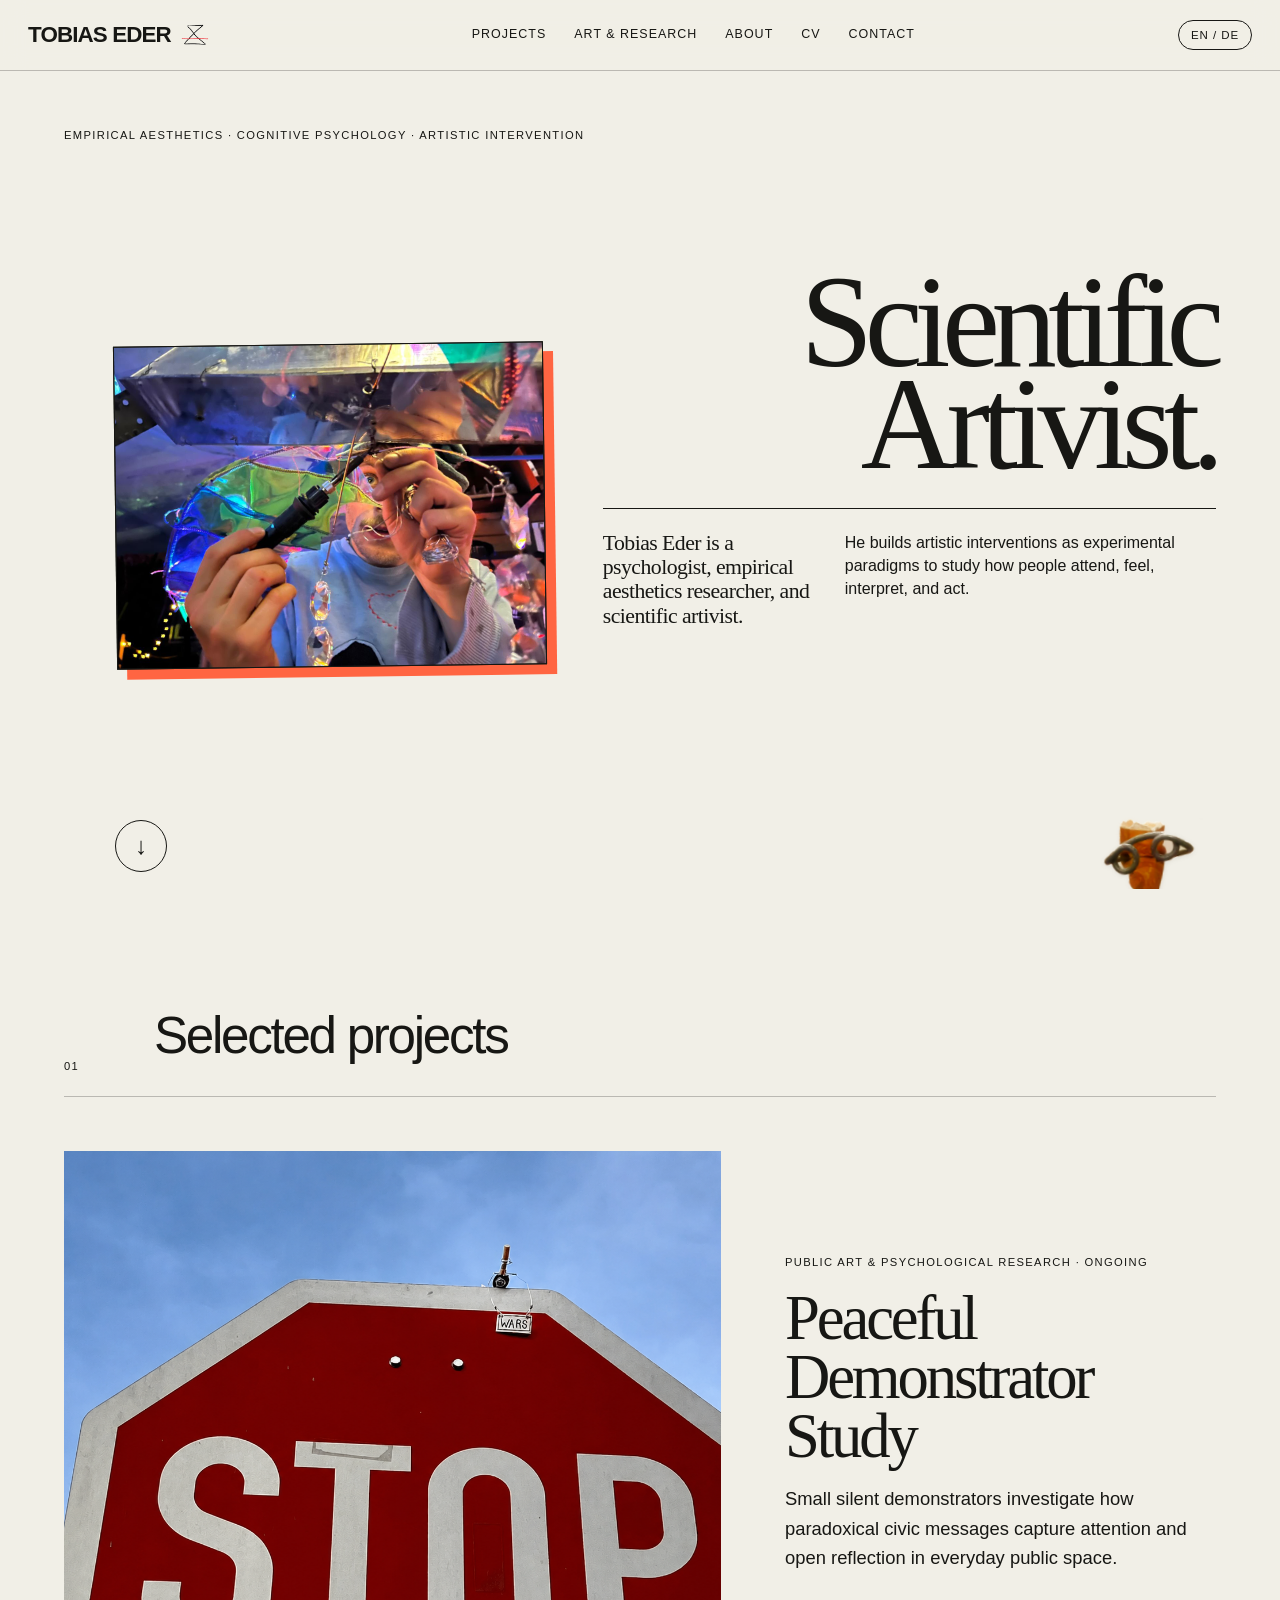
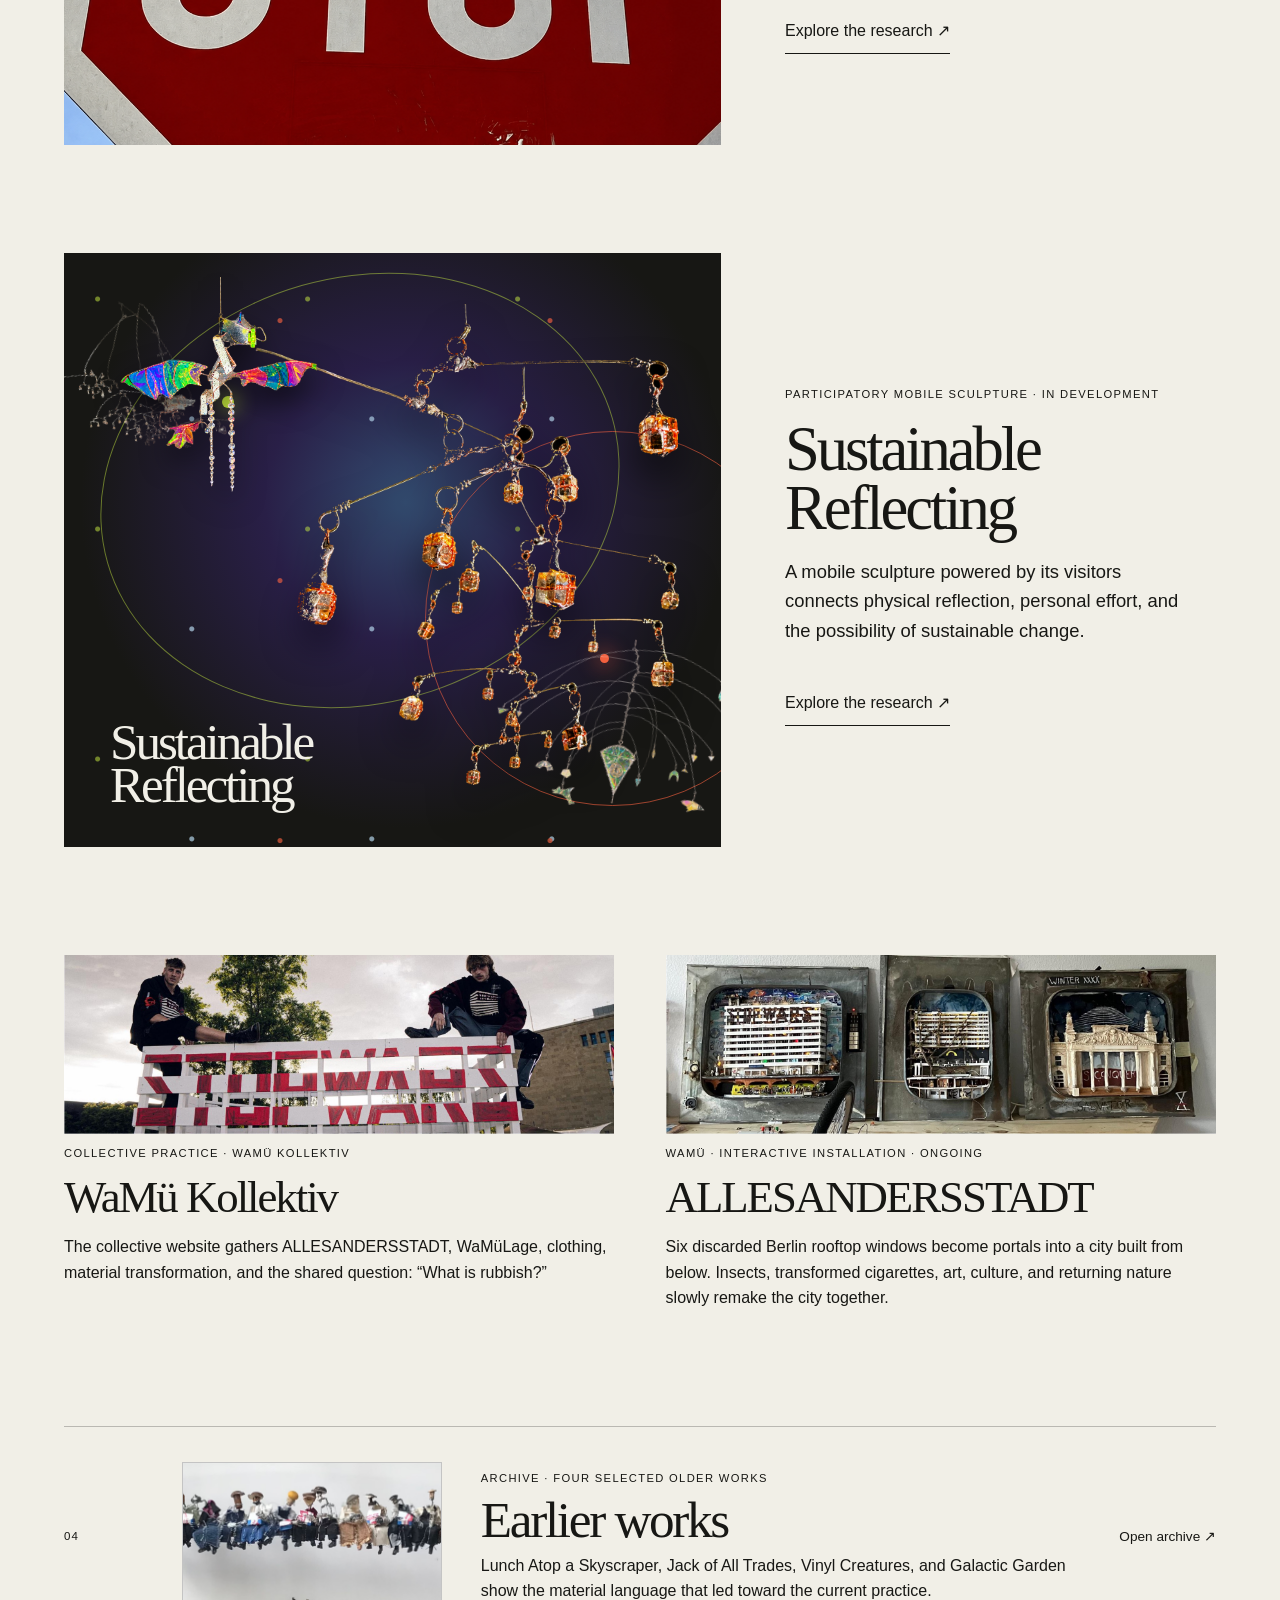
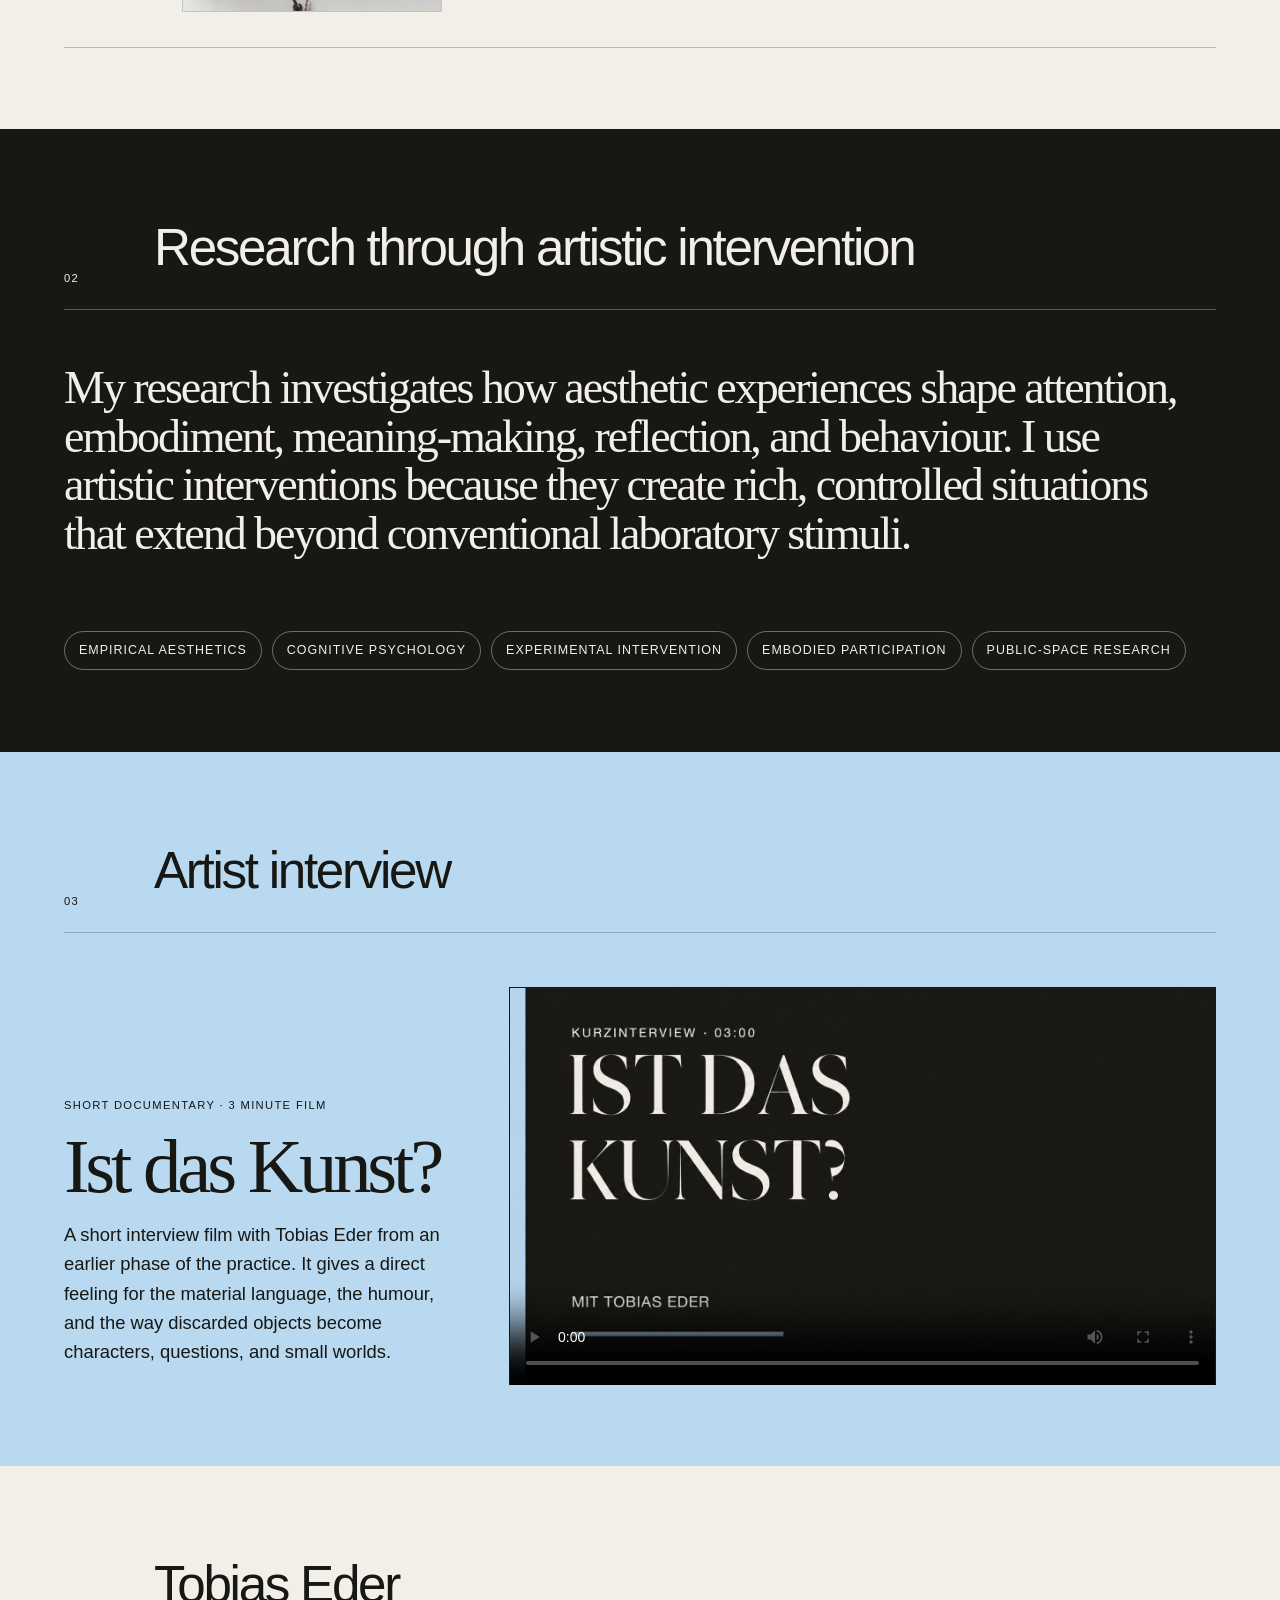
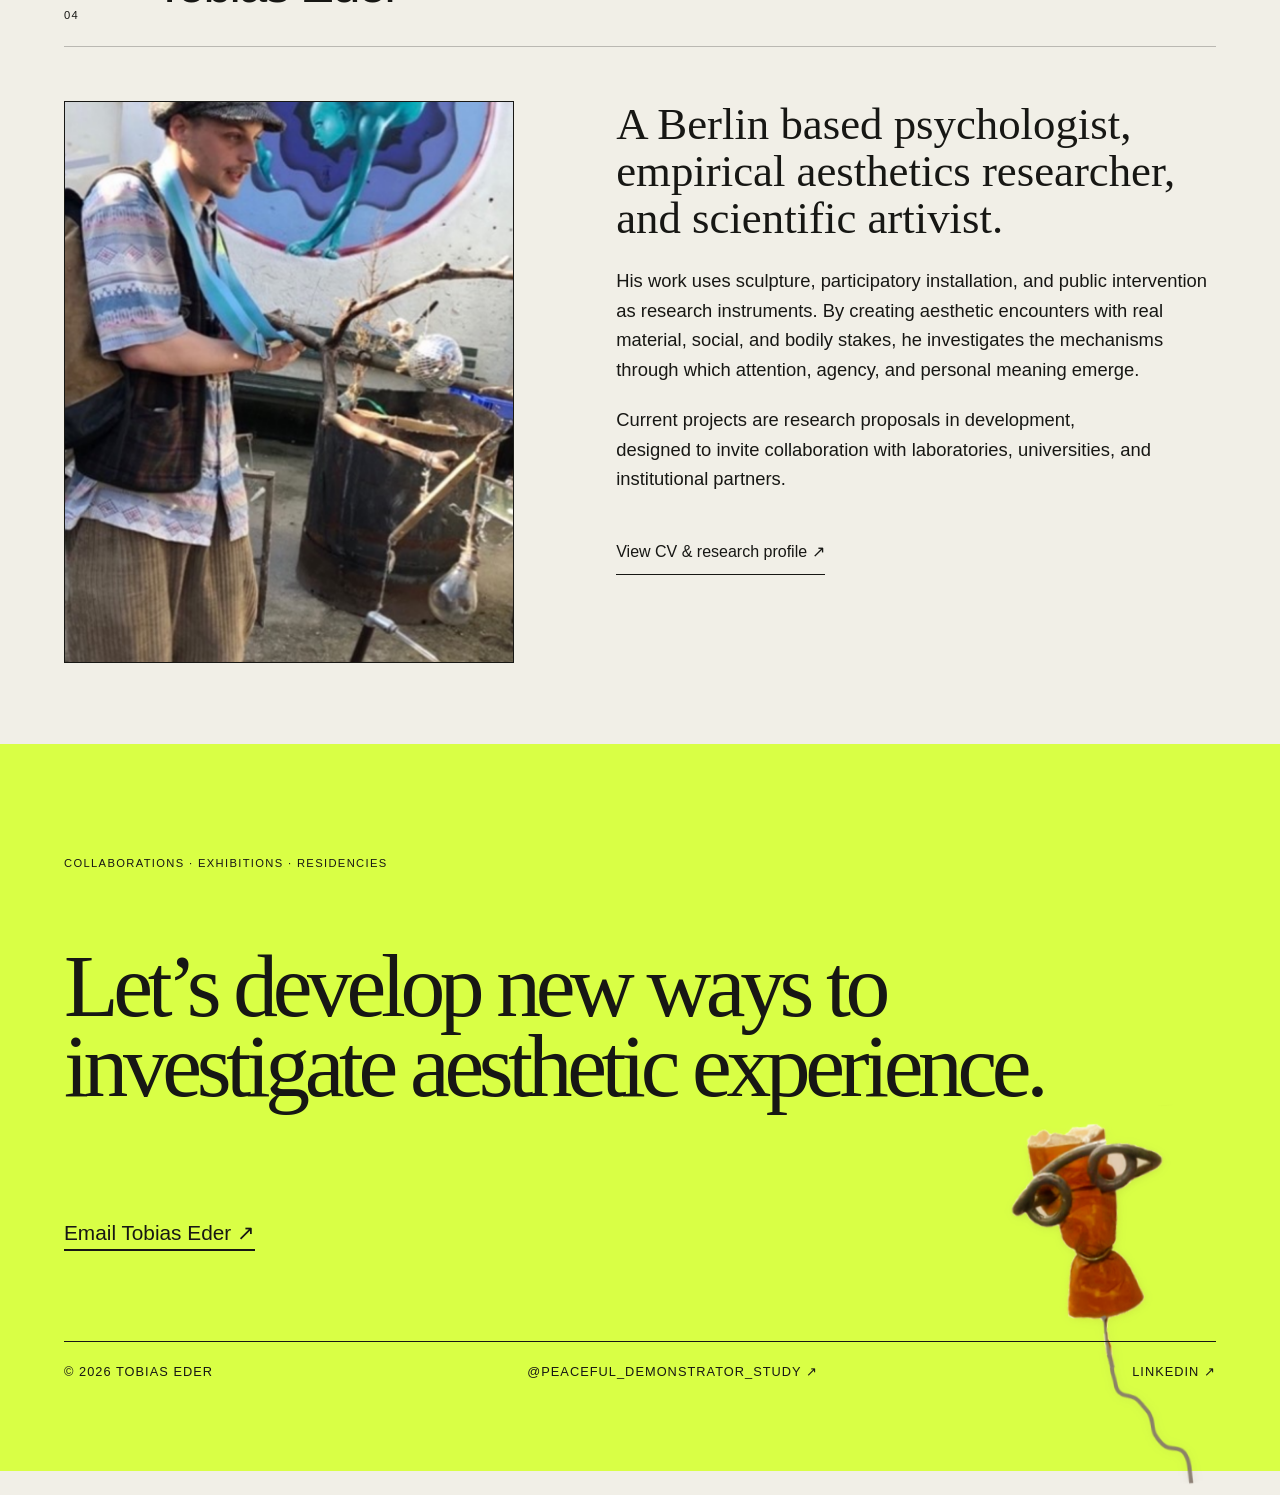
==== index.html @ cb90055e "Restore shared Sustainable Reflecting title installation" ====
<!doctype html>
<html lang="en">
<head>
  <meta charset="utf-8">
  <meta name="viewport" content="width=device-width, initial-scale=1">
  <meta name="description" content="Tobias Eder is a psychologist, empirical aesthetics researcher, and scientific artivist developing artistic interventions as experimental paradigms.">
  <title>Tobias Eder · Scientific Artivist</title>
  <link rel="icon" type="image/png" href="assets/brand/tobias-eder-logo.png">
  <link rel="stylesheet" href="styles.css?v=mobile-fix-20260822">
</head>
<body>
  <header class="site-header">
    <a class="wordmark" href="#top" aria-label="Tobias Eder, home">TOBIAS EDER <img class="signature-logo" src="assets/brand/tobias-eder-logo.png" alt="" aria-hidden="true"></a>
    <button class="menu-button" type="button" aria-expanded="false" aria-controls="main-menu">Menu</button>
    <nav id="main-menu" class="main-menu" aria-label="Main navigation">
      <a href="#projects">Projects</a>
      <a href="#practice">Art & Research</a>
      <a href="#about">About</a>
      <a href="cv.html">CV</a>
      <a href="#contact">Contact</a>
    </nav>
  </header>

  <main id="top">
    <section class="hero">
      <p class="eyebrow">Empirical aesthetics · Cognitive psychology · Artistic intervention</p>
      <div class="hero-opener">
        <figure class="hero-profile hero-home-portrait">
          <img src="assets/tobias-eder-home-portrait.jpg" alt="Tobias Eder building an artwork with found materials">
        </figure>
        <div class="hero-title-block">
          <h1>Scientific<br>Artivist.</h1>
          <div class="hero-copy">
            <p>Tobias Eder is a psychologist, empirical aesthetics researcher, and scientific artivist.</p>
            <p>He builds artistic interventions as experimental paradigms to study how people attend, feel, interpret, and act.</p>
          </div>
        </div>
      </div>
      <div class="hero-character-peek" aria-hidden="true"><img class="hero-cigarette-head" src="assets/footer-cigarette-head.png" alt=""></div>
      <a class="round-link" href="#projects" aria-label="Explore projects">↓</a>
    </section>

    <section id="projects" class="projects" aria-labelledby="projects-title">
      <div class="section-heading">
        <p class="index">01</p>
        <h2 id="projects-title">Selected projects</h2>
      </div>

      <article class="project project-featured">
        <a class="project-image" href="https://tobiaseder.science/peacefuldemonstratorstudy/">
          <img class="peaceful-teaser-image" src="assets/peaceful-study/stop-wars-home-teaser-lightened.png" alt="Peaceful Demonstrator carrying a Stop wars sign in public space">
        </a>
        <div class="project-copy">
          <p class="project-meta">Public art & psychological research · Ongoing</p>
          <h3><a href="https://tobiaseder.science/peacefuldemonstratorstudy/">Peaceful Demonstrator Study</a></h3>
          <p>Small silent demonstrators investigate how paradoxical civic messages capture attention and open reflection in everyday public space.</p>
          <a class="text-link" href="https://tobiaseder.science/peacefuldemonstratorstudy/">Explore the research <span>↗</span></a>
        </div>
      </article>

      <article class="project project-featured sustainable-featured">
        <a href="/sustainable-reflecting" class="project-image sustainable-title-image" aria-label="View Sustainable Reflecting">
          <span class="sustainable-orbit sustainable-orbit-one"></span><span class="sustainable-orbit sustainable-orbit-two"></span><span class="sustainable-star sustainable-star-one"></span><span class="sustainable-star sustainable-star-two"></span>
          <img class="sustainable-mobile-main" src="assets/sustainable-reflecting/title-mirror-detail.png" alt="Hanging mobile sculpture made of reclaimed materials">
          <img class="sustainable-dragon" src="assets/sustainable-reflecting/dragon-transparent.png" alt="Colourful dragon sculpture flying around the mobile universes">
          <img class="sustainable-fragment sustainable-fragment-cd" src="assets/sustainable-reflecting/title-cd-closeup.png" alt="">
          <img class="sustainable-fragment sustainable-fragment-mirror" src="assets/sustainable-reflecting/title-mirror-galaxy.png" alt="">
          <strong>Sustainable<br>Reflecting</strong>
        </a>
        <div class="project-copy">
          <p class="project-meta">Participatory mobile sculpture · In development</p>
          <h3><a href="/sustainable-reflecting">Sustainable Reflecting</a></h3>
          <p>A mobile sculpture powered by its visitors connects physical reflection, personal effort, and the possibility of sustainable change.</p>
          <a class="text-link" href="/sustainable-reflecting">Explore the research <span>↗</span></a>
        </div>
      </article>

      <div class="project-grid project-grid-collective">
        <article class="project-card">
          <a href="https://wamue.art/" class="card-image title-card-image" target="_blank" rel="noopener">
            <img src="assets/wamue-kollektiv-preview.jpg" alt="WaMü Kollektiv sitting above a handmade WaMü artwork">
          </a>
          <p class="project-meta">Collective practice · WaMü Kollektiv</p>
          <h3><a href="https://wamue.art/" target="_blank" rel="noopener">WaMü Kollektiv</a></h3>
          <p>The collective website gathers ALLESANDERSSTADT, WaMüLage, clothing, material transformation, and the shared question: “What is rubbish?”</p>
        </article>

        <article class="project-card">
          <a href="https://wamue.art/allesandersstadt.html" class="card-image title-card-image" target="_blank" rel="noopener">
            <img src="assets/allesandersstadt-three-windows.jpg" alt="Three ALLESANDERSSTADT rooftop window artworks shown together">
          </a>
          <p class="project-meta">WaMü · Interactive installation · Ongoing</p>
          <h3><a href="https://wamue.art/allesandersstadt.html" target="_blank" rel="noopener">ALLESANDERSSTADT</a></h3>
          <p>Six discarded Berlin rooftop windows become portals into a city built from below. Insects, transformed cigarettes, art, culture, and returning nature slowly remake the city together.</p>
        </article>
      </div>

      <a id="older-works" class="archive-entry archive-entry-with-image" href="older-works.html"><span>04</span><img src="assets/older-works/lunch-atop-a-skyscraper-figures-closeup.png" alt="Close up of miniature figures from Lunch Atop a Skyscraper"><div><p class="project-meta">Archive · Four selected older works</p><h3>Earlier works</h3><p>Lunch Atop a Skyscraper, Jack of All Trades, Vinyl Creatures, and Galactic Garden show the material language that led toward the current practice.</p></div><strong>Open archive ↗</strong></a>
    </section>

    <section id="practice" class="manifesto">
      <div class="section-heading inverse">
        <p class="index">02</p>
        <h2>Research through artistic intervention</h2>
      </div>
      <p class="manifesto-text">My research investigates how aesthetic experiences shape attention, embodiment, meaning-making, reflection, and behaviour. I use artistic interventions because they create rich, controlled situations that extend beyond conventional laboratory stimuli.</p>
      <div class="practice-tags" aria-label="Fields of practice">
        <span>Empirical aesthetics</span><span>Cognitive psychology</span><span>Experimental intervention</span><span>Embodied participation</span><span>Public-space research</span>
      </div>
    </section>

    <section id="artist-interview" class="media-feature" aria-labelledby="media-title">
      <div class="section-heading">
        <p class="index">03</p>
        <h2 id="media-title">Artist interview</h2>
      </div>
      <div class="media-grid">
        <div>
          <p class="project-meta">Short documentary · 3 minute film</p>
          <h3>Ist das Kunst?</h3>
          <p>A short interview film with Tobias Eder from an earlier phase of the practice. It gives a direct feeling for the material language, the humour, and the way discarded objects become characters, questions, and small worlds.</p>
        </div>
        <video class="artist-video" controls preload="metadata" poster="assets/video/ist-das-kunst-tobias-eder-poster.jpg">
          <source src="https://github.com/1MeisterEder/1MeisterEder.github.io/releases/download/media-v1/ist-das-kunst-tobias-eder.mp4" type="video/mp4">
          <track src="assets/video/ist-das-kunst-tobias-eder.en.vtt" kind="subtitles" srclang="en" label="English" default>
          Your browser does not support the video tag.
        </video>
      </div>
    </section>

    <section id="about" class="about">
      <div class="section-heading">
        <p class="index">04</p>
        <h2>Tobias Eder</h2>
      </div>
      <div class="about-grid">
        <figure class="profile-photo">
          <img src="assets/tobias-eder-profile.png" alt="Tobias Eder working with found materials">
        </figure>
        <div>
          <p class="lead">A Berlin based psychologist, empirical aesthetics researcher, and scientific artivist.</p>
          <p>His work uses sculpture, participatory installation, and public intervention as research instruments. By creating aesthetic encounters with real material, social, and bodily stakes, he investigates the mechanisms through which attention, agency, and personal meaning emerge.</p>
          <p>Current projects are research proposals in development, designed to invite collaboration with laboratories, universities, and institutional partners.</p>
          <a class="text-link" href="cv.html">View CV & research profile <span>↗</span></a>
        </div>
      </div>
    </section>
  </main>

  <footer id="contact" class="footer">
    <img class="footer-character" src="assets/footer-cigarette-head.png" alt="" aria-hidden="true">
    <p class="eyebrow">Collaborations · Exhibitions · Residencies</p>
    <h2>Let’s develop new ways to investigate aesthetic experience.</h2>
    <a class="contact-link" href="mailto:hello@tobiaseder.science">Email Tobias Eder ↗</a>
    <div class="footer-bottom"><span>© <span id="year"></span> Tobias Eder</span><a href="https://www.instagram.com/peaceful_demonstrator_study/" target="_blank" rel="noopener">@peaceful_demonstrator_study ↗</a><a href="https://www.linkedin.com/in/tobias-eder-research-art" target="_blank" rel="noopener">LinkedIn ↗</a></div>
  </footer>

  <script src="script.js"></script>
  <script src="tobias-i18n.js"></script>
  <script src="site-motion.js"></script>
</body>
</html>
---- styles.css ----
:root{--ink:#171714;--paper:#f1efe7;--acid:#d9ff45;--orange:#ff6542;--blue:#b8d9ef;--line:rgba(23,23,20,.25);--serif:Georgia,"Times New Roman",serif;--sans:Arial,Helvetica,sans-serif}
*{box-sizing:border-box}html{scroll-behavior:smooth}body{margin:0;background:var(--paper);color:var(--ink);font-family:var(--sans);font-size:16px;line-height:1.5}a{color:inherit;text-decoration:none}img{display:block;width:100%;height:100%;object-fit:cover}.site-header{position:sticky;top:0;z-index:20;display:flex;align-items:center;justify-content:space-between;padding:18px 28px;border-bottom:1px solid var(--line);background:rgba(241,239,231,.92);backdrop-filter:blur(12px)}.wordmark{font-weight:900;letter-spacing:-.04em;font-size:1.4rem}.main-menu{display:flex;gap:28px}.main-menu a,.menu-button{font-size:.78rem;text-transform:uppercase;letter-spacing:.08em}.main-menu a:hover{text-decoration:underline}.menu-button{display:none;border:0;background:none}.hero{min-height:88vh;padding:8vh 5vw 5vh;display:flex;flex-direction:column;justify-content:space-between}.eyebrow,.project-meta,.index{text-transform:uppercase;letter-spacing:.12em;font-size:.7rem}.hero h1{max-width:1200px;margin:6vh 0 4vh;font-family:var(--serif);font-weight:400;font-size:clamp(3.4rem,8.6vw,9.5rem);line-height:.88;letter-spacing:-.065em}.hero-copy{align-self:flex-end;max-width:510px;font-size:clamp(1.15rem,2vw,1.7rem)}.round-link{display:grid;place-items:center;width:52px;height:52px;border:1px solid var(--ink);border-radius:50%;font-size:1.5rem}.projects,.about{padding:9vh 5vw}.section-heading{display:grid;grid-template-columns:90px 1fr;align-items:end;padding-bottom:22px;border-bottom:1px solid var(--line);margin-bottom:6vh}.section-heading h2{margin:0;font-size:clamp(2rem,4vw,4rem);font-weight:500;letter-spacing:-.045em}.index{margin:0}.project-featured{display:grid;grid-template-columns:minmax(0,1.55fr) minmax(300px,.7fr);gap:4vw;align-items:end;margin-bottom:12vh}.project-image{height:min(73vh,820px);overflow:hidden}.project-image img,.card-image img{transition:transform .7s ease}.project-image:hover img,.card-image:hover img{transform:scale(1.025)}.project-copy h3,.project-card h3{font-family:var(--serif);font-weight:400;letter-spacing:-.045em}.project-copy h3{font-size:clamp(3rem,6vw,7rem);line-height:.9;margin:18px 0}.project-copy>p:not(.project-meta){max-width:520px;font-size:1.15rem}.text-link{display:inline-block;border-bottom:1px solid;padding:10px 0;margin-top:18px}.project-grid{display:grid;grid-template-columns:1fr 1fr;gap:4vw}.project-card h3{font-size:clamp(2.1rem,3.5vw,4.2rem);line-height:.95;margin:14px 0}.project-card>p:last-child{max-width:560px}.card-image,.material-field{display:block;height:62vh;max-height:720px;overflow:hidden}.material-field{position:relative;background:#171714;color:var(--paper);isolation:isolate}.material-field strong{position:absolute;left:7%;bottom:7%;font-family:var(--serif);font-weight:400;font-size:clamp(1.8rem,3.5vw,4rem);line-height:.95;max-width:70%;z-index:2}.reflection{position:absolute;border-radius:50%;filter:blur(2px);mix-blend-mode:screen}.reflection-one{width:64%;aspect-ratio:1;left:-12%;top:-8%;background:radial-gradient(circle at 40% 38%,white,rgba(184,217,239,.85) 18%,transparent 60%)}.reflection-two{width:55%;aspect-ratio:1;right:-7%;top:14%;background:radial-gradient(circle at 58% 45%,var(--acid),rgba(255,101,66,.7) 28%,transparent 62%)}.reflection-three{width:45%;aspect-ratio:1;left:25%;bottom:-20%;background:radial-gradient(circle,white,rgba(255,255,255,.1) 45%,transparent 68%)}.manifesto{background:var(--ink);color:var(--paper);padding:9vh 5vw}.inverse{border-color:rgba(241,239,231,.3)}.manifesto-text{max-width:1250px;font-family:var(--serif);font-size:clamp(2.5rem,5.6vw,7rem);line-height:1.02;letter-spacing:-.05em}.practice-tags{display:flex;flex-wrap:wrap;gap:10px;margin-top:8vh}.practice-tags span{border:1px solid rgba(241,239,231,.4);border-radius:999px;padding:9px 14px;font-size:.78rem;text-transform:uppercase;letter-spacing:.08em}.about-grid{display:grid;grid-template-columns:1fr 1fr;gap:8vw}.about-grid p{font-size:1.15rem}.about-grid .lead{font-family:var(--serif);font-size:clamp(2rem,3.5vw,4rem);line-height:1.05;margin:0}.footer{padding:11vh 5vw 4vh;background:var(--acid)}.footer h2{font-family:var(--serif);font-weight:400;font-size:clamp(3rem,7vw,8rem);line-height:.9;letter-spacing:-.06em;max-width:1200px}.contact-link{display:inline-block;font-size:1.3rem;border-bottom:2px solid;margin:4vh 0 10vh}.footer-bottom{border-top:1px solid var(--ink);padding-top:20px;display:flex;justify-content:space-between;font-size:.8rem;text-transform:uppercase;letter-spacing:.08em}
.lang-toggle{border:1px solid var(--ink);border-radius:999px;background:transparent;color:inherit;padding:8px 12px;cursor:pointer;font-size:.72rem;text-transform:uppercase;letter-spacing:.08em}
@media(max-width:760px){.site-header{padding:15px 18px}.menu-button{display:block}.main-menu{display:none;position:absolute;top:100%;left:0;right:0;flex-direction:column;padding:24px 18px;background:var(--paper);border-bottom:1px solid var(--ink)}.main-menu.open{display:flex}.hero{padding:7vh 18px 4vh;min-height:82vh}.hero h1{font-size:clamp(3.3rem,17vw,6.2rem)}.projects,.about,.manifesto,.footer{padding-left:18px;padding-right:18px}.section-heading{grid-template-columns:46px 1fr}.project-featured,.project-grid,.about-grid{grid-template-columns:1fr}.project-featured{gap:28px}.project-image,.card-image,.material-field{height:58vh}.project-grid{gap:12vh}.manifesto-text{font-size:2.6rem}.footer h2{font-size:3.6rem}}
@media(prefers-reduced-motion:reduce){html{scroll-behavior:auto}*{transition:none!important}}
.archive-entry{margin-top:11vh;border-top:1px solid var(--line);border-bottom:1px solid var(--line);padding:35px 0;display:grid;grid-template-columns:80px 1fr auto;gap:3vw;align-items:center}.archive-entry h3{font:400 clamp(2.2rem,4vw,4.8rem)/.95 var(--serif);letter-spacing:-.045em;margin:8px 0}.archive-entry p{margin:0;max-width:650px}.archive-entry>span{font-size:.72rem;letter-spacing:.1em}.archive-entry>strong{font-size:.85rem;font-weight:400}.archive-entry:hover h3{text-decoration:underline}
@media(max-width:760px){.archive-entry{grid-template-columns:35px 1fr}.archive-entry>strong{grid-column:2;margin-top:20px}}
.archive-entry-with-image{grid-template-columns:80px minmax(180px,260px) 1fr auto}.archive-entry-with-image>img{height:150px;object-fit:cover;border:1px solid var(--line);background:white}.work-image-stack{display:grid;gap:14px}.work-image-stack img{width:100%;height:auto;object-fit:contain;background:white;border:1px solid var(--line)}.work-documentation{margin:0}.work-documentation img{width:100%;height:auto;object-fit:contain;background:white;border:1px solid var(--line)}.reference-study{display:grid;grid-template-columns:1fr;gap:4vh;border-top:1px solid var(--line);padding-top:6vh}.reference-study-copy{max-width:980px}.reference-study-copy h3{font:400 clamp(2rem,3.6vw,4.8rem)/.96 var(--serif);letter-spacing:-.045em;margin:2vh 0 3vh}.reference-study-copy p:not(.project-meta):not(.source-note){font-size:1.05rem;max-width:760px}.reference-pair{display:grid;grid-template-columns:1fr 1fr;gap:22px;align-items:start;width:100%}.reference-pair figure{margin:0}.reference-pair img{width:100%;height:auto;object-fit:contain;background:white;border:1px solid var(--line)}.reference-pair figcaption,.work-documentation figcaption,.source-note{text-transform:uppercase;letter-spacing:.09em;font-size:.66rem;line-height:1.35}.reference-pair figcaption,.work-documentation figcaption{margin-top:9px}.source-note{margin-top:24px;opacity:.72}
@media(max-width:760px){.reference-pair{grid-template-columns:1fr}}
@media(max-width:760px){.archive-entry-with-image{grid-template-columns:35px 1fr}.archive-entry-with-image>img{grid-column:2;height:auto;aspect-ratio:16/6;margin-bottom:10px}.work-image-stack{gap:10px}}
.title-card-image{height:auto;aspect-ratio:1710/554;background:#171714;overflow:hidden}.title-card-image img{height:100%;object-fit:contain;object-position:center}.title-wide img{height:auto;object-fit:contain;background:#171714}
.works-hero{min-height:72vh;padding:8vh 5vw;background:var(--blue);display:flex;flex-direction:column;justify-content:space-between}.works-hero h1{font:400 clamp(4rem,10vw,11rem)/.86 var(--serif);letter-spacing:-.07em;margin:6vh 0}.works-hero>p:last-child{max-width:760px;margin:0 0 0 auto;font-size:clamp(1.15rem,2vw,1.6rem)}.works-grid{padding:8vh 5vw;display:grid;gap:12vh}.work-card{display:grid;grid-template-columns:minmax(280px,.9fr) minmax(320px,.75fr);gap:5vw;align-items:center;border-top:1px solid var(--line);padding-top:8vh}.work-card:nth-child(even){grid-template-columns:minmax(320px,.75fr) minmax(280px,.9fr)}.work-card:nth-child(even) img{grid-column:2}.work-card:nth-child(even) div{grid-column:1;grid-row:1}.work-card img{height:auto;object-fit:contain;background:white;border:1px solid var(--line)}.work-card h2{font:400 clamp(2.7rem,5vw,6rem)/.9 var(--serif);letter-spacing:-.055em;margin:2vh 0}.work-card p:not(.project-meta){font-size:1.15rem;max-width:680px}.compact-footer{padding-top:8vh}
@media(max-width:760px){.works-hero,.works-grid{padding-left:18px;padding-right:18px}.works-hero h1{font-size:17vw}.work-card,.work-card:nth-child(even){grid-template-columns:1fr}.work-card:nth-child(even) img,.work-card:nth-child(even) div{grid-column:auto;grid-row:auto}}
.cv-hero{padding:9vh 5vw 7vh;background:var(--acid);border-bottom:1px solid var(--ink)}.cv-hero h1{font:400 clamp(4.5rem,11vw,13rem)/.82 var(--serif);letter-spacing:-.075em;margin:7vh 0 4vh}.cv-intro{max-width:850px;font:400 clamp(1.55rem,3vw,3rem)/1.08 var(--serif);letter-spacing:-.035em;margin:0}.cv-contact{display:flex;flex-wrap:wrap;gap:10px;margin-top:6vh}.cv-contact a,.cv-contact span{border:1px solid var(--ink);border-radius:999px;padding:9px 14px;font-size:.78rem;text-transform:uppercase;letter-spacing:.08em}.cv-actions{display:flex;gap:22px;flex-wrap:wrap;margin-top:2vh}.cv-section{padding:8vh 5vw;border-bottom:1px solid var(--line)}.cv-section>p{max-width:920px;font-size:1.15rem}.cv-lead{font:400 clamp(1.8rem,3.3vw,4rem)/1.07 var(--serif);letter-spacing:-.045em}.cv-list{display:grid;grid-template-columns:1fr 1fr;gap:28px 5vw}.cv-entry{border-top:1px solid var(--line);padding-top:24px}.cv-entry h3{font:400 clamp(2rem,3.2vw,4rem)/.95 var(--serif);letter-spacing:-.045em;margin:10px 0 16px}.cv-entry p:not(.project-meta){max-width:680px}.cv-timeline{display:grid;gap:14px;max-width:1000px}.cv-timeline p{display:grid;grid-template-columns:160px 1fr;gap:28px;margin:0;padding:16px 0;border-bottom:1px solid var(--line);font-size:1.05rem}.cv-timeline span{font-size:.76rem;text-transform:uppercase;letter-spacing:.1em}.cv-note{margin-top:6vh;font-size:.95rem!important;opacity:.78}.cv-final{background:var(--blue)}
@media(max-width:760px){.cv-hero,.cv-section{padding-left:18px;padding-right:18px}.cv-hero h1{font-size:18vw}.cv-list{grid-template-columns:1fr}.cv-timeline p{grid-template-columns:1fr;gap:4px}.cv-contact a,.cv-contact span{font-size:.68rem}}
.about-grid{grid-template-columns:minmax(260px,.75fr) 1fr;align-items:start}.about-grid .lead{margin:0 0 24px}.profile-photo{margin:0;aspect-ratio:4/5;overflow:hidden;border:1px solid var(--ink);background:var(--ink)}.profile-photo img{object-fit:cover}.cv-hero-grid{display:grid;grid-template-columns:1fr minmax(260px,390px);gap:5vw;align-items:end}.cv-profile-photo{margin:0;aspect-ratio:4/5;overflow:hidden;border:1px solid var(--ink);background:var(--ink)}.cv-profile-photo img{object-fit:cover}.cv-teaser-grid{display:grid;grid-template-columns:repeat(3,1fr);gap:22px;margin-top:7vh}.cv-teaser{display:grid;grid-template-rows:260px auto;border:1px solid var(--ink);background:var(--paper);overflow:hidden}.cv-teaser img{object-fit:cover}.cv-teaser>span:last-child{padding:16px;font-size:.78rem;text-transform:uppercase;letter-spacing:.1em}.cv-teaser-field{display:flex;align-items:flex-end;padding:22px;background:var(--ink);color:var(--paper);font:400 2.4rem/.92 var(--serif);letter-spacing:-.05em}
@media(max-width:760px){.about-grid,.cv-hero-grid,.cv-teaser-grid{grid-template-columns:1fr}.cv-teaser{grid-template-rows:230px auto}}
.media-feature{padding:9vh 5vw;background:var(--blue);border-top:1px solid var(--ink)}.media-grid{display:grid;grid-template-columns:minmax(280px,.7fr) minmax(320px,1.3fr);gap:5vw;align-items:end}.media-grid h3{font:400 clamp(3rem,6vw,7rem)/.9 var(--serif);letter-spacing:-.055em;margin:2vh 0}.media-grid p:not(.project-meta){font-size:1.15rem;max-width:620px}.artist-video{width:100%;height:auto;display:block;background:var(--ink);border:1px solid var(--ink)}
@media(max-width:760px){.media-feature{padding-left:18px;padding-right:18px}.media-grid{grid-template-columns:1fr;gap:36px}.media-grid h3{font-size:3.5rem}}
.hero-opener{display:grid;grid-template-columns:minmax(220px,360px) minmax(0,1fr);gap:6vw;align-items:end;margin-top:5vh}.hero-title-block{display:flex;flex-direction:column;align-items:flex-end}.hero-title-block h1{margin:0;text-align:right}.hero-profile{margin:0;width:100%;aspect-ratio:4/5;overflow:hidden;border:1px solid var(--ink);background:var(--ink);transform:rotate(-1.1deg)}.hero-profile img{object-fit:cover}.hero .hero-copy{align-self:auto;max-width:560px;margin:3vh 0 0;text-align:left;font-size:clamp(1.1rem,1.75vw,1.55rem)}
@media(max-width:760px){.hero-opener{grid-template-columns:1fr;gap:28px;margin-top:4vh}.hero-title-block{align-items:flex-start}.hero-title-block h1{text-align:left}.hero-profile{width:min(76vw,320px);order:2;margin-left:auto}.hero-title-block{order:1}.hero .hero-copy{max-width:none}}
.peaceful-teaser-image{object-position:42% center}
.project-featured{grid-template-columns:minmax(0,1.25fr) minmax(360px,.82fr);gap:5vw;align-items:center;max-width:1820px;margin-left:auto;margin-right:auto}.project-featured .project-copy{max-width:610px;padding-right:2vw}.project-featured .project-copy h3{font-size:clamp(3rem,4.9vw,5.9rem);line-height:.94;letter-spacing:-.05em;max-width:600px}.project-featured .project-image{height:min(66vh,760px)}.projects{overflow:hidden}
@media(min-width:1500px){.project-featured{grid-template-columns:minmax(0,1.1fr) minmax(420px,.72fr);gap:5.5vw}.project-featured .project-copy h3{font-size:clamp(3rem,4.15vw,5.35rem)}.project-featured .project-copy{padding-right:4vw}}
@media(max-width:980px){.project-featured{grid-template-columns:1fr;gap:34px}.project-featured .project-copy{padding-right:0}.project-featured .project-copy h3{font-size:clamp(3rem,10vw,6rem)}}
.footer{position:relative;overflow:visible;padding-bottom:90px}.footer>*:not(.footer-character){position:relative;z-index:1}.footer-character{position:absolute;right:7vw;bottom:-18px;z-index:0;width:clamp(110px,14vw,200px);height:auto;object-fit:contain;opacity:1;filter:saturate(1.22) contrast(1.08);transform:rotate(-4deg);pointer-events:none}.footer-bottom{position:relative;z-index:2}
.sustainable-title-image{position:relative;display:block;isolation:isolate;background:radial-gradient(circle at 52% 42%,#334c70 0,#291f47 29%,#171714 67%);overflow:hidden}.sustainable-title-image:before{position:absolute;z-index:0;inset:0;content:"";background:radial-gradient(circle at 16% 20%,rgba(217,255,69,.63) 0 2px,transparent 3px),radial-gradient(circle at 80% 26%,rgba(255,101,66,.82) 0 2px,transparent 3px),radial-gradient(circle at 71% 79%,rgba(184,217,239,.9) 0 2px,transparent 3px);background-size:210px 230px,270px 260px,180px 210px;opacity:.75}.sustainable-title-image img{position:absolute;z-index:2;inset:6% 18% 3%;width:64%;height:91%;object-fit:contain;filter:drop-shadow(0 20px 19px rgba(0,0,0,.55));transition:transform .7s ease}.sustainable-title-image:hover img{transform:translateY(-1.5%) scale(1.035)}.sustainable-title-image strong{position:absolute;z-index:3;left:7%;bottom:7%;margin:0;color:var(--paper);font-family:var(--serif);font-size:clamp(2rem,4vw,4.8rem);font-weight:400;line-height:.84;letter-spacing:-.06em}.sustainable-title-kind{position:absolute;z-index:3;left:7%;top:7%;color:var(--acid);font-size:.68rem;text-transform:uppercase;letter-spacing:.14em}.sustainable-orbit{position:absolute;z-index:1;border:1px solid rgba(217,255,69,.42);border-radius:50%;pointer-events:none}.sustainable-orbit-one{width:80%;aspect-ratio:1.23;left:5%;top:4%;transform:rotate(-16deg)}.sustainable-orbit-two{width:57%;aspect-ratio:1;right:-12%;bottom:7%;border-color:rgba(255,101,66,.58)}.sustainable-star{position:absolute;z-index:1;display:block;width:12px;aspect-ratio:1;border-radius:50%;background:var(--acid);box-shadow:0 0 19px 5px rgba(217,255,69,.4)}.sustainable-star-one{top:24%;left:24%}.sustainable-star-two{right:17%;bottom:31%;width:9px;background:var(--orange);box-shadow:0 0 19px 5px rgba(255,101,66,.4)}
.sustainable-title-image{position:relative;display:block;isolation:isolate;background:radial-gradient(circle at 52% 42%,#334c70 0,#291f47 29%,#171714 67%);overflow:hidden}.sustainable-title-image:before{position:absolute;z-index:0;inset:0;content:"";background:radial-gradient(circle at 16% 20%,rgba(217,255,69,.63) 0 2px,transparent 3px),radial-gradient(circle at 80% 26%,rgba(255,101,66,.82) 0 2px,transparent 3px),radial-gradient(circle at 71% 79%,rgba(184,217,239,.9) 0 2px,transparent 3px);background-size:210px 230px,270px 260px,180px 210px;opacity:.75}.sustainable-title-image img{position:absolute;z-index:2;inset:6% 18% 3%;width:64%;height:91%;object-fit:contain;filter:drop-shadow(0 20px 19px rgba(0,0,0,.55));transition:transform .7s ease}.sustainable-title-image:hover img{transform:translateY(-1.5%) scale(1.035)}.sustainable-title-image strong{position:absolute;z-index:5;left:7%;bottom:7%;margin:0;color:var(--paper);font-family:var(--serif);font-size:clamp(2rem,4vw,4.8rem);font-weight:400;line-height:.84;letter-spacing:-.06em}.sustainable-title-image .sustainable-dragon{z-index:4;inset:6% 18% 3%;width:64%;height:91%;object-fit:contain}.sustainable-title-image .sustainable-fragment{z-index:2;inset:auto;width:auto;height:auto;object-fit:contain;opacity:.85;mix-blend-mode:screen;filter:drop-shadow(0 10px 14px rgba(0,0,0,.48));transition:transform .7s ease}.sustainable-title-image .sustainable-fragment-cd{top:8%;right:-4%;width:48%;height:31%;transform:rotate(9deg)}.sustainable-title-image .sustainable-fragment-mirror{bottom:5%;left:-8%;width:46%;height:34%;transform:rotate(-12deg)}.sustainable-title-image .sustainable-fragment-random{top:31%;left:-10%;width:38%;height:25%;transform:rotate(12deg)}.sustainable-title-image:hover .sustainable-fragment-cd{transform:translate(3%,-3%) rotate(12deg)}.sustainable-title-image:hover .sustainable-fragment-mirror{transform:translate(-2%,2%) rotate(-15deg)}.sustainable-title-image:hover .sustainable-fragment-random{transform:translate(-2%,1%) rotate(9deg)}.sustainable-orbit{position:absolute;z-index:1;border:1px solid rgba(217,255,69,.42);border-radius:50%;pointer-events:none}.sustainable-orbit-one{width:80%;aspect-ratio:1.23;left:5%;top:4%;transform:rotate(-16deg)}.sustainable-orbit-two{width:57%;aspect-ratio:1;right:-12%;bottom:7%;border-color:rgba(255,101,66,.58)}.sustainable-star{position:absolute;z-index:1;display:block;width:12px;aspect-ratio:1;border-radius:50%;background:var(--acid);box-shadow:0 0 19px 5px rgba(217,255,69,.4)}.sustainable-star-one{top:24%;left:24%}.sustainable-star-two{right:17%;bottom:31%;width:9px;background:var(--orange);box-shadow:0 0 19px 5px rgba(255,101,66,.4)}
.sustainable-title-image .sustainable-mobile-main{z-index:2;inset:auto;top:2%;right:2%;width:70%;height:95%;object-fit:contain;opacity:1;mix-blend-mode:normal;filter:drop-shadow(0 20px 19px rgba(0,0,0,.65))}.sustainable-title-image .sustainable-dragon{z-index:4;inset:auto;top:4%;left:3%;width:41%;height:42%;filter:drop-shadow(0 13px 14px rgba(0,0,0,.65))}.sustainable-title-image .sustainable-fragment-cd{z-index:3;top:auto;right:-11%;bottom:4%;width:50%;height:31%;opacity:.92;transform:rotate(10deg)}.sustainable-title-image .sustainable-fragment-mirror{z-index:3;top:7%;bottom:auto;left:-13%;width:47%;height:31%;opacity:.84;transform:rotate(-14deg)}.sustainable-title-image:hover .sustainable-mobile-main{transform:translateY(-1.5%) scale(1.025)}.sustainable-title-image:hover .sustainable-dragon{transform:translate(4%,-4%) rotate(3deg) scale(1.04)}
@media(max-width:760px){.footer{padding-bottom:84px}.footer-character{right:18px;bottom:-16px;width:135px;opacity:1}.footer h2,.contact-link{max-width:calc(100% - 70px)}}
.work-image-link{display:block;overflow:hidden;background:white;border:1px solid var(--line)}.work-image-link img{border:0}.work-image-link:hover img{transform:scale(1.018)}.work-video-link{display:flex;flex-direction:column;align-items:flex-start;width:min(100%,430px);margin-top:28px;padding:16px 18px 17px;border:1px solid var(--ink);background:var(--blue);transition:background .2s,transform .2s}.work-video-link span{font-size:.64rem;text-transform:uppercase;letter-spacing:.12em}.work-video-link strong{margin-top:5px;font:400 clamp(1.25rem,1.8vw,1.7rem)/1.05 var(--serif);letter-spacing:-.025em}.work-video-link:hover{background:var(--acid);transform:translateX(5px)}

/* Editorial hero composition */
.hero{position:relative;min-height:94vh;padding-top:5vh;overflow:hidden}.hero-opener{grid-template-columns:minmax(300px,430px) minmax(0,1fr);gap:4.5vw;width:calc(100% - 4vw);margin:4vh 0 0 4vw;align-items:center}.hero-profile{width:100%;transform:rotate(-.75deg);box-shadow:12px 12px 0 var(--blue)}.hero-title-block{align-items:stretch;min-width:0;padding-bottom:38px;transform:translateY(-4vh)}.hero-title-block h1{font-size:clamp(5.5rem,10.2vw,12rem);line-height:.78;text-align:right;margin:0;max-width:none}.hero .hero-copy{display:grid;grid-template-columns:minmax(180px,.72fr) minmax(280px,1.28fr);gap:2.6vw;max-width:760px;margin:3.5vh 0 0 auto;padding-top:22px;border-top:1px solid var(--ink);font-size:1rem;line-height:1.45}.hero .hero-copy p{margin:0}.hero .hero-copy p:first-child{font-family:var(--serif);font-size:clamp(1.3rem,1.7vw,1.75rem);line-height:1.12;letter-spacing:-.025em}.hero .hero-copy p:last-child{max-width:430px}.hero-character-peek{position:absolute;z-index:3;right:6vw;bottom:20px;width:clamp(102px,8vw,136px);height:76px;overflow:hidden;transition:height .08s linear;pointer-events:none}.hero-cigarette-head{position:absolute;top:0;left:0;width:100%;height:auto;object-fit:contain;filter:saturate(1.18) contrast(1.06);transform:rotate(7deg);transform-origin:50% 20%}.hero .round-link{position:relative;z-index:4;margin-left:4vw}
.hero-home-portrait{aspect-ratio:4/3;background:#171714}.hero-home-portrait img{object-fit:cover;object-position:center center}
@keyframes cigarette-peek-float{0%,100%{transform:translate3d(0,0,0) rotate(7deg)}50%{transform:translate3d(-3px,-7px,0) rotate(11deg)}}
@keyframes cigarette-footer-float{0%,100%{transform:rotate(-4deg) translate3d(0,0,0)}50%{transform:rotate(2deg) translate3d(-5px,-8px,0)}}
.hero-cigarette-head{animation:cigarette-peek-float 3.8s ease-in-out infinite;will-change:transform}
.footer-character{animation:cigarette-footer-float 4.6s ease-in-out infinite;will-change:transform}
@media(max-width:980px){.hero-opener{grid-template-columns:minmax(240px,34vw) 1fr;width:100%;margin-left:0}.hero-title-block h1{font-size:clamp(4.7rem,10.6vw,8.2rem)}.hero .hero-copy{grid-template-columns:1fr;gap:14px;margin-top:4vh}}
@media(max-width:760px){.hero{min-height:auto;padding-top:5vh;padding-bottom:38px}.hero-opener{grid-template-columns:1fr;gap:30px}.hero-title-block{align-items:flex-start;padding-bottom:54px;transform:none}.hero-title-block h1{font-size:clamp(4.4rem,20vw,7rem);text-align:left}.hero-profile{order:2;width:min(82vw,360px);margin:0 0 12px auto;box-shadow:8px 8px 0 var(--blue)}.hero-home-portrait{width:min(88vw,430px)}.hero-title-block{order:1}.hero .hero-copy{display:grid;grid-template-columns:1fr;max-width:100%;margin:4vh 0 0;padding-top:18px;padding-right:72px}.hero-character-peek{right:18px;bottom:18px;width:98px;height:58px}.hero .round-link{margin:5vh 0 0}}
@media(prefers-reduced-motion:reduce){.hero-character-peek{height:76px;transition:none}}
@media(prefers-reduced-motion:reduce){.hero-cigarette-head,.footer-character{animation:none}}

/* Shared, quiet motion for the portfolio pages. */
@media(prefers-reduced-motion:no-preference){
  .site-motion-ready .site-reveal{opacity:0;transform:translateY(20px);transition:opacity .68s ease,transform .68s cubic-bezier(.2,.8,.2,1);transition-delay:var(--site-delay,0ms)}
  .site-motion-ready .site-reveal.is-visible{opacity:1;transform:translateY(0)}
  .site-motion-image{transition:transform .35s cubic-bezier(.2,.8,.2,1),box-shadow .35s ease}
  .site-motion-image img{transition:transform .65s cubic-bezier(.2,.8,.2,1),filter .65s ease}
  @media(hover:hover){
    .site-motion-image:hover{transform:translateY(-5px) rotate(-.18deg);box-shadow:7px 9px 0 rgba(217,255,69,.5)}
    .site-motion-image:hover img{transform:scale(1.022);filter:saturate(1.04) contrast(1.02)}
  }
}
@media(prefers-reduced-motion:reduce){.site-reveal{opacity:1!important;transform:none!important;transition:none!important}}
.pilot-archive{padding:9vh 5vw 10vh;display:grid;grid-template-columns:minmax(280px,.5fr) minmax(0,1fr);gap:5vw;align-items:center;border-bottom:1px solid var(--line);background:var(--paper)}.pilot-archive-copy h2{font:400 clamp(2.8rem,5.8vw,6.8rem)/.92 var(--serif);letter-spacing:-.055em;margin:2vh 0 4vh}.pilot-archive-copy p:not(.project-meta){font-size:1.12rem;max-width:620px}.pilot-links{display:flex;flex-wrap:wrap;gap:14px;margin-top:4vh}.pilot-links a{display:inline-block;padding:12px 16px;border:1px solid var(--ink);border-radius:999px;text-transform:uppercase;letter-spacing:.08em;font-size:.74rem}.pilot-links a:hover{background:var(--ink);color:var(--paper)}.pilot-gallery{display:grid;grid-template-columns:repeat(2,minmax(0,1fr));gap:24px;align-items:start}.pilot-gallery figure{margin:0;background:#e3e5e1;border:1px solid var(--line);padding:13px}.pilot-gallery img{display:block;width:100%;height:clamp(300px,30vw,560px);object-fit:contain;background:#d7dde3}.pilot-gallery figure:nth-child(2){margin-top:5vh}.pilot-gallery figure:nth-child(3){margin-top:-2vh}.pilot-gallery figure:nth-child(4){margin-top:3vh}.pilot-gallery figcaption{text-transform:uppercase;letter-spacing:.09em;font-size:.68rem;line-height:1.35;margin-top:12px}.pilot-card-values{background:#f2f0e8}.pilot-card-poetic{background:#dfe8ee}
@media(max-width:760px){.pilot-archive{grid-template-columns:1fr;padding:9vh 18px}.pilot-archive-copy h2{font-size:3.2rem}.pilot-gallery{grid-template-columns:1fr 1fr;gap:14px}.pilot-gallery figure:nth-child(2),.pilot-gallery figure:nth-child(3),.pilot-gallery figure:nth-child(4){margin-top:0}.pilot-gallery img{height:42vh;max-height:520px}}
@media(max-width:520px){.pilot-gallery{grid-template-columns:1fr}.pilot-gallery img{height:auto;max-height:78vh}}

@media(max-width:760px){
  html,body{overflow-x:hidden}
  .site-header{gap:14px;align-items:center}
  .wordmark{font-size:1.15rem}
  .hero{padding:5vh 18px 40px}
  .eyebrow{max-width:260px;line-height:1.35}
  .hero-opener{width:100%;margin:28px 0 0;gap:24px}
  .hero-title-block{padding-bottom:24px}
  .hero-title-block h1{font-size:clamp(3.6rem,17vw,5.8rem);line-height:.83;letter-spacing:-.06em}
  .hero .hero-copy{padding-right:0;font-size:1rem;line-height:1.5}
  .hero-profile,.hero-home-portrait{width:min(100%,430px);margin-left:0}
  .hero-character-peek{width:78px;height:46px;right:12px;bottom:10px}
  .projects,.about,.manifesto,.footer,.media-feature{padding-top:8vh;padding-bottom:8vh}
  .section-heading{grid-template-columns:1fr;gap:10px;margin-bottom:4vh}
  .project-featured{margin-bottom:9vh}
  .project-featured .project-image,.project-image,.card-image{height:auto;min-height:0;aspect-ratio:4/3}
  .title-card-image img,.card-image img{object-fit:contain;background:#171714}
  .material-field{height:58vh;min-height:360px}
  .project-featured .project-copy h3,.project-card h3{font-size:clamp(2.6rem,12vw,4.5rem);line-height:.92}
  .project-copy>p:not(.project-meta),.project-card>p:last-child{font-size:1rem;line-height:1.5}
  .project-grid{gap:8vh}
  .manifesto-text{font-size:clamp(2.2rem,11vw,3.8rem);line-height:1.05}
  .about-grid{gap:5vh}
  .profile-photo{max-width:330px}
  .footer h2{font-size:clamp(3rem,14vw,4.6rem);line-height:.92}
  .footer-bottom{display:flex;flex-direction:column;gap:12px;align-items:flex-start}
  .archive-entry{grid-template-columns:1fr;gap:16px}
  .archive-entry>span,.archive-entry>strong{grid-column:auto}
  .archive-entry-with-image>img{grid-column:auto;width:100%;height:auto;aspect-ratio:16/9;object-fit:contain}
  .works-hero h1,.cv-hero h1{font-size:clamp(3.4rem,16vw,5.8rem);line-height:.86}
  .cv-teaser-grid{gap:18px}
  .media-grid h3{font-size:clamp(2.8rem,13vw,4.5rem);line-height:.92}
  .pilot-archive-copy h2{font-size:clamp(2.8rem,13vw,4.4rem);line-height:.95}
}
.wordmark{display:inline-flex;align-items:center;gap:9px}.signature-logo{width:29px;height:29px;object-fit:contain;flex:0 0 auto}
/* Project headers need to remain a single, calm line on a phone. */
@media(max-width:760px){
  .site-header{padding:14px 18px;gap:10px}
  .wordmark{flex:0 0 auto;white-space:nowrap;font-size:1.02rem;line-height:1}
  .signature-logo{width:23px;height:23px}
  .back-link{margin-left:auto;font-size:.62rem;line-height:1.2;letter-spacing:.07em}
  .lang-toggle{flex:0 0 auto;padding:7px 10px;font-size:.62rem}
}
/* Keep the research statement generous, but comfortably readable on wide screens. */
.manifesto-text{max-width:1120px;margin:0;font-size:clamp(2.25rem,3.6vw,4.8rem);line-height:1.06;letter-spacing:-.045em;text-wrap:pretty}

/* Let the small demonstrator bridge the hero and the projects below it. */
.hero{z-index:2;overflow:visible}.hero-character-peek{bottom:28px;height:76px;overflow:hidden}.hero-cigarette-head{position:absolute;top:0;left:0;height:auto}.projects{position:relative;z-index:1;overflow:visible}
@media(max-width:760px){.hero-character-peek{bottom:24px;height:46px}}
@media(prefers-reduced-motion:reduce){.hero-character-peek{height:auto}}

/* Keep touch scrolling native on smaller screens. */
@media(max-width:760px){html{overflow-x:hidden;scroll-behavior:auto}body{min-height:100%;overflow-x:hidden;overflow-y:visible;-webkit-overflow-scrolling:touch;overscroll-behavior-y:auto}}
@media(max-width:760px){
  html{overflow-x:clip;overflow-y:visible;touch-action:pan-y}
  body{width:100%;min-width:0;overflow-x:clip;overflow-y:visible;touch-action:pan-y;overscroll-behavior:none}
}
.hero-profile{box-shadow:10px 10px 0 var(--orange)}
@media(max-width:760px){.hero-profile{box-shadow:7px 7px 0 var(--orange)}}

/* A shared reading rhythm for the editorial pages. */
h1,h2,h3{text-wrap:balance}
p{text-wrap:pretty}
.project-copy>p:not(.project-meta),.project-card>p:last-child,.about-grid p,.archive-entry p,.reference-study-copy p:not(.project-meta):not(.source-note),.work-card p:not(.project-meta),.cv-section>p,.cv-entry p:not(.project-meta),.cv-timeline p,.media-grid p:not(.project-meta){max-inline-size:66ch;line-height:1.6}
.project-copy>p:not(.project-meta)+p,.about-grid p+p,.work-card p:not(.project-meta)+p,.cv-section>p+p{margin-top:1.15em}
.reference-pair figcaption,.work-documentation figcaption,.source-note{line-height:1.45}

/* Mobile fixes: keep cards inside the viewport and keep anchor targets below the sticky header. */
@media(max-width:760px){
  #projects,#practice,#artist-interview,#about,#contact{scroll-margin-top:72px}
  .project-grid{grid-template-columns:minmax(0,1fr);min-width:0}
  .project-grid>.project-card{width:100%;min-width:0;max-width:100%}
  .project-grid>.project-card>*{min-width:0;max-width:100%}
  .project-grid .card-image{width:100%}
  .project-grid .project-card h3{overflow-wrap:anywhere}
  .menu-button,.lang-toggle{display:inline-flex;align-items:center;justify-content:center;min-width:44px;min-height:44px}
  .main-menu a{display:flex;align-items:center;min-height:44px}
  .footer a,.footer-bottom a,.text-link,.contact-link{display:inline-flex;align-items:center;min-height:44px}
}
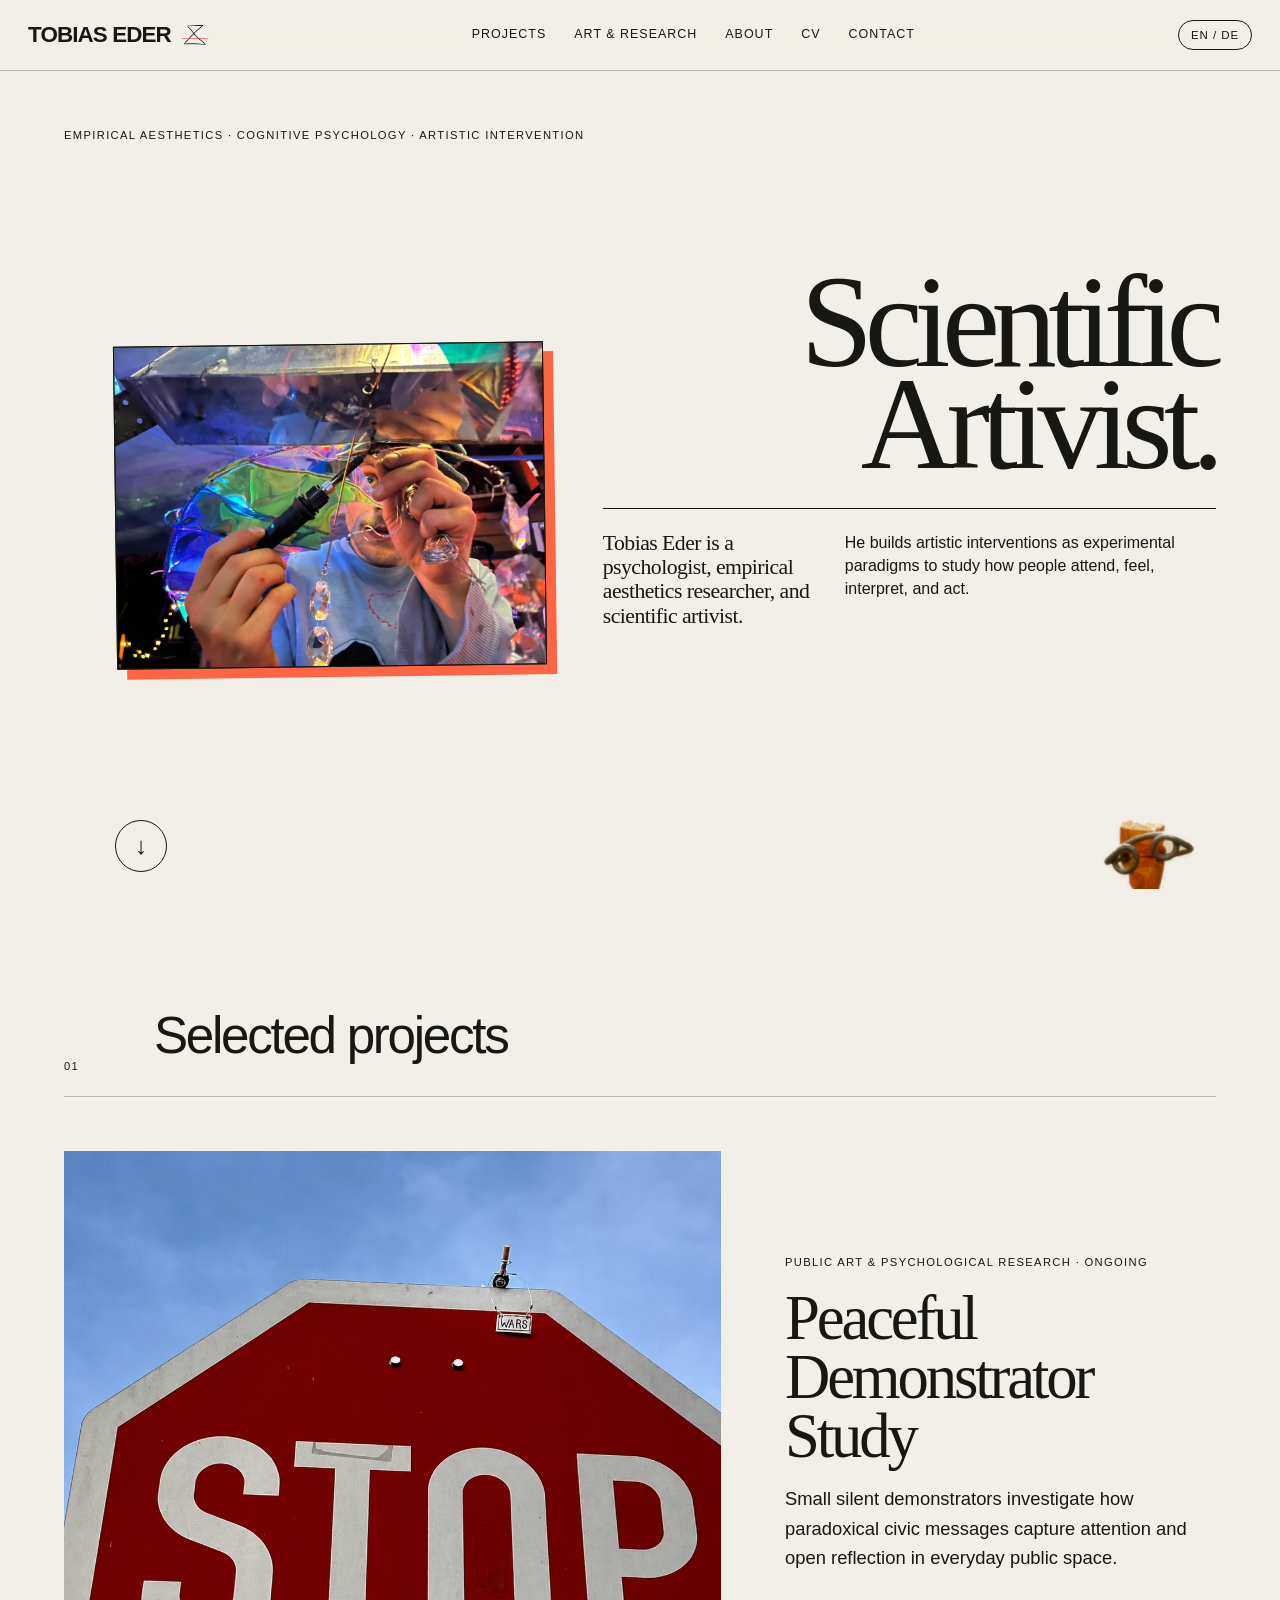
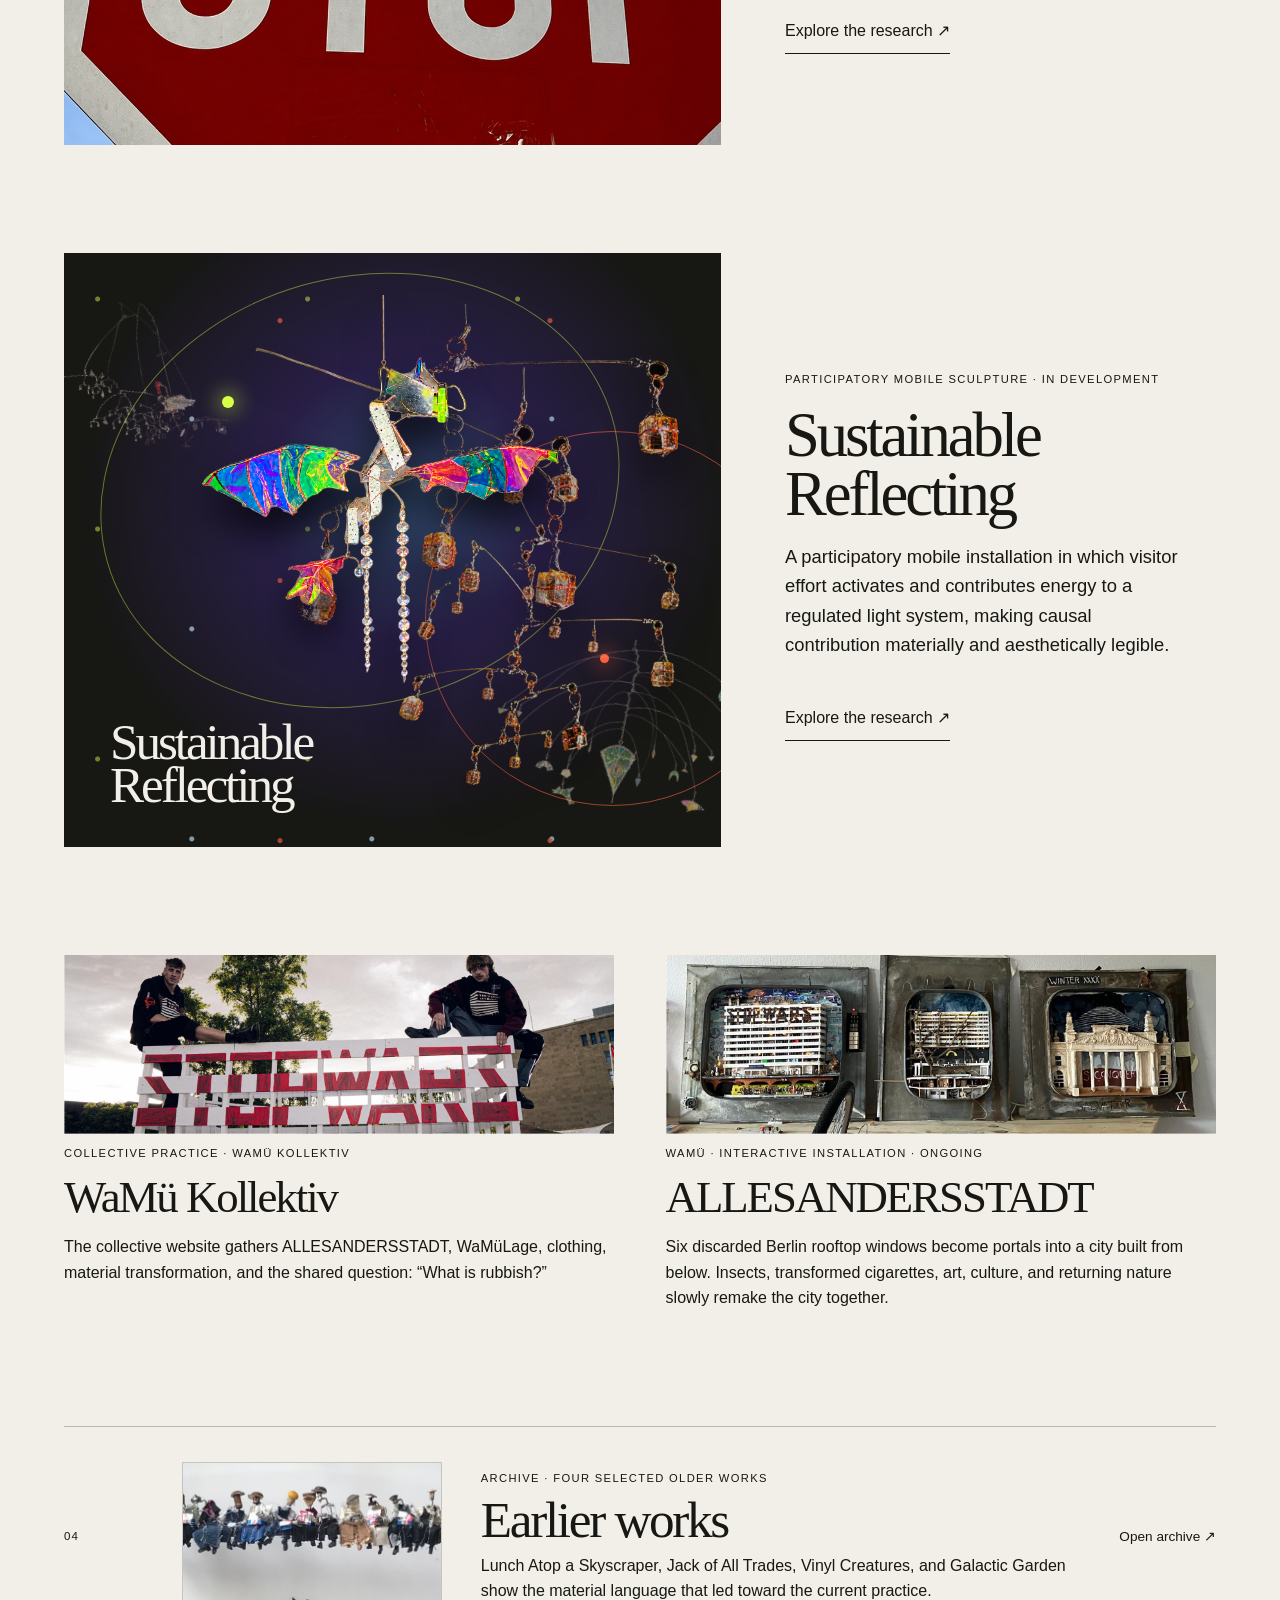
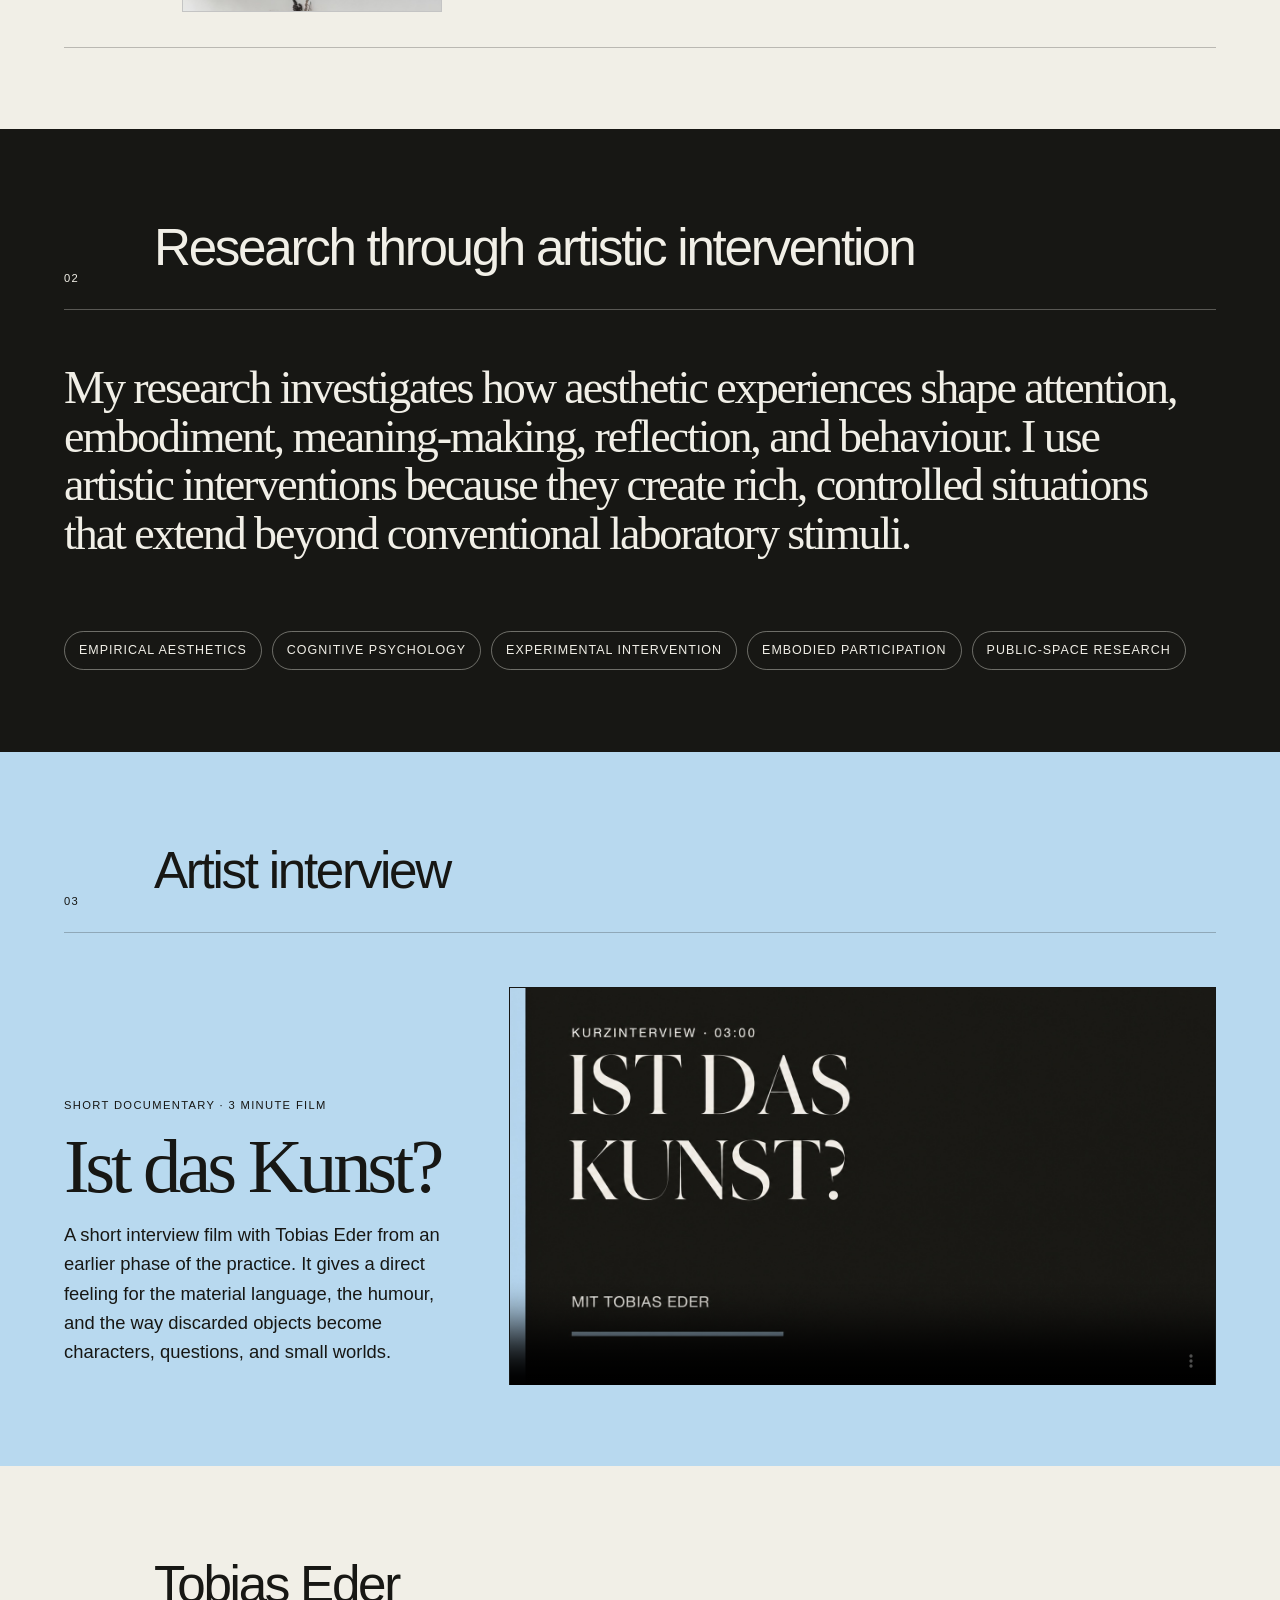
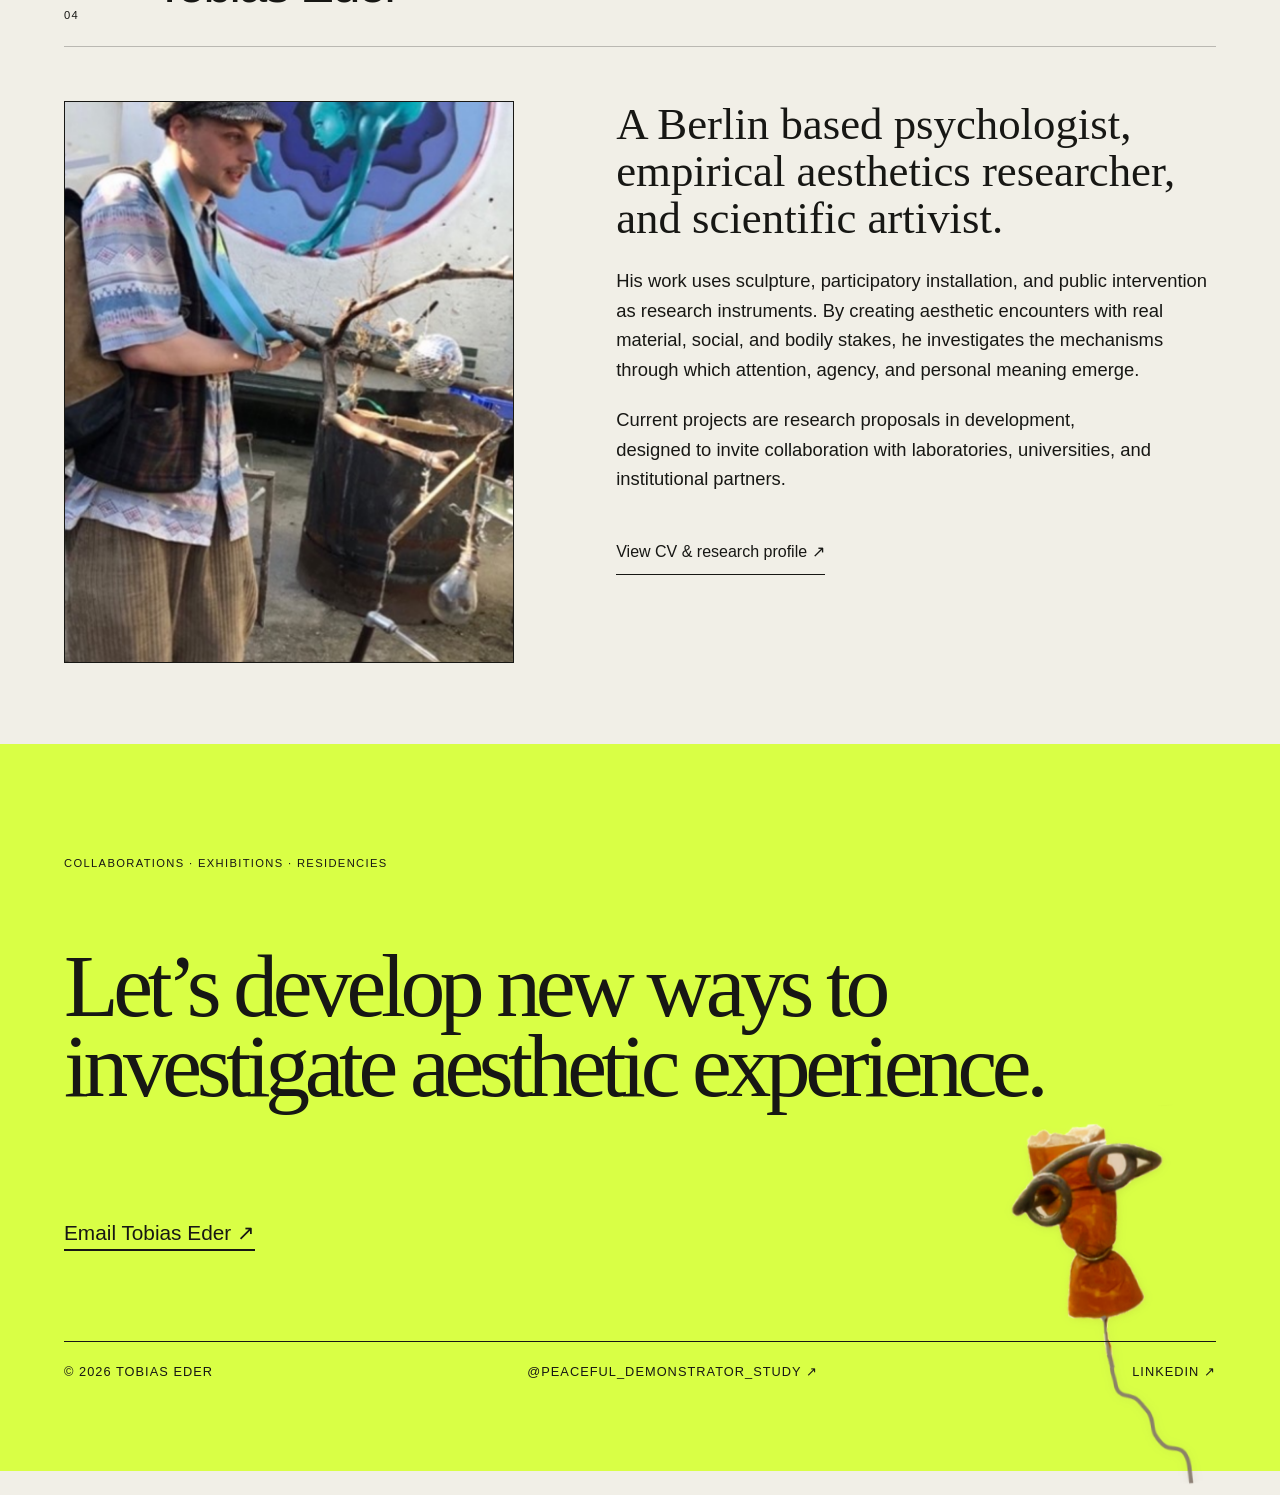
==== commit 459049f8: "Align Sustainable Reflecting site with study roadmap" ====
--- a/index.html
+++ b/index.html
@@ -70,7 +70,7 @@
         <div class="project-copy">
           <p class="project-meta">Participatory mobile sculpture · In development</p>
           <h3><a href="/sustainable-reflecting">Sustainable Reflecting</a></h3>
-          <p>A mobile sculpture powered by its visitors connects physical reflection, personal effort, and the possibility of sustainable change.</p>
+          <p>A participatory mobile installation in which visitor effort activates and contributes energy to a regulated light system, making causal contribution materially and aesthetically legible.</p>
           <a class="text-link" href="/sustainable-reflecting">Explore the research <span>↗</span></a>
         </div>
       </article>
--- a/styles.css
+++ b/styles.css
@@ -27,6 +27,7 @@
 .sustainable-title-image{position:relative;display:block;isolation:isolate;background:radial-gradient(circle at 52% 42%,#334c70 0,#291f47 29%,#171714 67%);overflow:hidden}.sustainable-title-image:before{position:absolute;z-index:0;inset:0;content:"";background:radial-gradient(circle at 16% 20%,rgba(217,255,69,.63) 0 2px,transparent 3px),radial-gradient(circle at 80% 26%,rgba(255,101,66,.82) 0 2px,transparent 3px),radial-gradient(circle at 71% 79%,rgba(184,217,239,.9) 0 2px,transparent 3px);background-size:210px 230px,270px 260px,180px 210px;opacity:.75}.sustainable-title-image img{position:absolute;z-index:2;inset:6% 18% 3%;width:64%;height:91%;object-fit:contain;filter:drop-shadow(0 20px 19px rgba(0,0,0,.55));transition:transform .7s ease}.sustainable-title-image:hover img{transform:translateY(-1.5%) scale(1.035)}.sustainable-title-image strong{position:absolute;z-index:3;left:7%;bottom:7%;margin:0;color:var(--paper);font-family:var(--serif);font-size:clamp(2rem,4vw,4.8rem);font-weight:400;line-height:.84;letter-spacing:-.06em}.sustainable-title-kind{position:absolute;z-index:3;left:7%;top:7%;color:var(--acid);font-size:.68rem;text-transform:uppercase;letter-spacing:.14em}.sustainable-orbit{position:absolute;z-index:1;border:1px solid rgba(217,255,69,.42);border-radius:50%;pointer-events:none}.sustainable-orbit-one{width:80%;aspect-ratio:1.23;left:5%;top:4%;transform:rotate(-16deg)}.sustainable-orbit-two{width:57%;aspect-ratio:1;right:-12%;bottom:7%;border-color:rgba(255,101,66,.58)}.sustainable-star{position:absolute;z-index:1;display:block;width:12px;aspect-ratio:1;border-radius:50%;background:var(--acid);box-shadow:0 0 19px 5px rgba(217,255,69,.4)}.sustainable-star-one{top:24%;left:24%}.sustainable-star-two{right:17%;bottom:31%;width:9px;background:var(--orange);box-shadow:0 0 19px 5px rgba(255,101,66,.4)}
 .sustainable-title-image{position:relative;display:block;isolation:isolate;background:radial-gradient(circle at 52% 42%,#334c70 0,#291f47 29%,#171714 67%);overflow:hidden}.sustainable-title-image:before{position:absolute;z-index:0;inset:0;content:"";background:radial-gradient(circle at 16% 20%,rgba(217,255,69,.63) 0 2px,transparent 3px),radial-gradient(circle at 80% 26%,rgba(255,101,66,.82) 0 2px,transparent 3px),radial-gradient(circle at 71% 79%,rgba(184,217,239,.9) 0 2px,transparent 3px);background-size:210px 230px,270px 260px,180px 210px;opacity:.75}.sustainable-title-image img{position:absolute;z-index:2;inset:6% 18% 3%;width:64%;height:91%;object-fit:contain;filter:drop-shadow(0 20px 19px rgba(0,0,0,.55));transition:transform .7s ease}.sustainable-title-image:hover img{transform:translateY(-1.5%) scale(1.035)}.sustainable-title-image strong{position:absolute;z-index:5;left:7%;bottom:7%;margin:0;color:var(--paper);font-family:var(--serif);font-size:clamp(2rem,4vw,4.8rem);font-weight:400;line-height:.84;letter-spacing:-.06em}.sustainable-title-image .sustainable-dragon{z-index:4;inset:6% 18% 3%;width:64%;height:91%;object-fit:contain}.sustainable-title-image .sustainable-fragment{z-index:2;inset:auto;width:auto;height:auto;object-fit:contain;opacity:.85;mix-blend-mode:screen;filter:drop-shadow(0 10px 14px rgba(0,0,0,.48));transition:transform .7s ease}.sustainable-title-image .sustainable-fragment-cd{top:8%;right:-4%;width:48%;height:31%;transform:rotate(9deg)}.sustainable-title-image .sustainable-fragment-mirror{bottom:5%;left:-8%;width:46%;height:34%;transform:rotate(-12deg)}.sustainable-title-image .sustainable-fragment-random{top:31%;left:-10%;width:38%;height:25%;transform:rotate(12deg)}.sustainable-title-image:hover .sustainable-fragment-cd{transform:translate(3%,-3%) rotate(12deg)}.sustainable-title-image:hover .sustainable-fragment-mirror{transform:translate(-2%,2%) rotate(-15deg)}.sustainable-title-image:hover .sustainable-fragment-random{transform:translate(-2%,1%) rotate(9deg)}.sustainable-orbit{position:absolute;z-index:1;border:1px solid rgba(217,255,69,.42);border-radius:50%;pointer-events:none}.sustainable-orbit-one{width:80%;aspect-ratio:1.23;left:5%;top:4%;transform:rotate(-16deg)}.sustainable-orbit-two{width:57%;aspect-ratio:1;right:-12%;bottom:7%;border-color:rgba(255,101,66,.58)}.sustainable-star{position:absolute;z-index:1;display:block;width:12px;aspect-ratio:1;border-radius:50%;background:var(--acid);box-shadow:0 0 19px 5px rgba(217,255,69,.4)}.sustainable-star-one{top:24%;left:24%}.sustainable-star-two{right:17%;bottom:31%;width:9px;background:var(--orange);box-shadow:0 0 19px 5px rgba(255,101,66,.4)}
 .sustainable-title-image .sustainable-mobile-main{z-index:2;inset:auto;top:2%;right:2%;width:70%;height:95%;object-fit:contain;opacity:1;mix-blend-mode:normal;filter:drop-shadow(0 20px 19px rgba(0,0,0,.65))}.sustainable-title-image .sustainable-dragon{z-index:4;inset:auto;top:4%;left:3%;width:41%;height:42%;filter:drop-shadow(0 13px 14px rgba(0,0,0,.65))}.sustainable-title-image .sustainable-fragment-cd{z-index:3;top:auto;right:-11%;bottom:4%;width:50%;height:31%;opacity:.92;transform:rotate(10deg)}.sustainable-title-image .sustainable-fragment-mirror{z-index:3;top:7%;bottom:auto;left:-13%;width:47%;height:31%;opacity:.84;transform:rotate(-14deg)}.sustainable-title-image:hover .sustainable-mobile-main{transform:translateY(-1.5%) scale(1.025)}.sustainable-title-image:hover .sustainable-dragon{transform:translate(4%,-4%) rotate(3deg) scale(1.04)}
+.sustainable-title-image .sustainable-mobile-main{z-index:2;opacity:.72}.sustainable-title-image .sustainable-fragment-cd,.sustainable-title-image .sustainable-fragment-mirror{z-index:2;opacity:.58}.sustainable-title-image .sustainable-dragon{z-index:6;top:7%;left:15%;width:66%;height:76%;filter:drop-shadow(0 22px 19px rgba(0,0,0,.72))}.sustainable-title-image strong{z-index:7}
 @media(max-width:760px){.footer{padding-bottom:84px}.footer-character{right:18px;bottom:-16px;width:135px;opacity:1}.footer h2,.contact-link{max-width:calc(100% - 70px)}}
 .work-image-link{display:block;overflow:hidden;background:white;border:1px solid var(--line)}.work-image-link img{border:0}.work-image-link:hover img{transform:scale(1.018)}.work-video-link{display:flex;flex-direction:column;align-items:flex-start;width:min(100%,430px);margin-top:28px;padding:16px 18px 17px;border:1px solid var(--ink);background:var(--blue);transition:background .2s,transform .2s}.work-video-link span{font-size:.64rem;text-transform:uppercase;letter-spacing:.12em}.work-video-link strong{margin-top:5px;font:400 clamp(1.25rem,1.8vw,1.7rem)/1.05 var(--serif);letter-spacing:-.025em}.work-video-link:hover{background:var(--acid);transform:translateX(5px)}
 
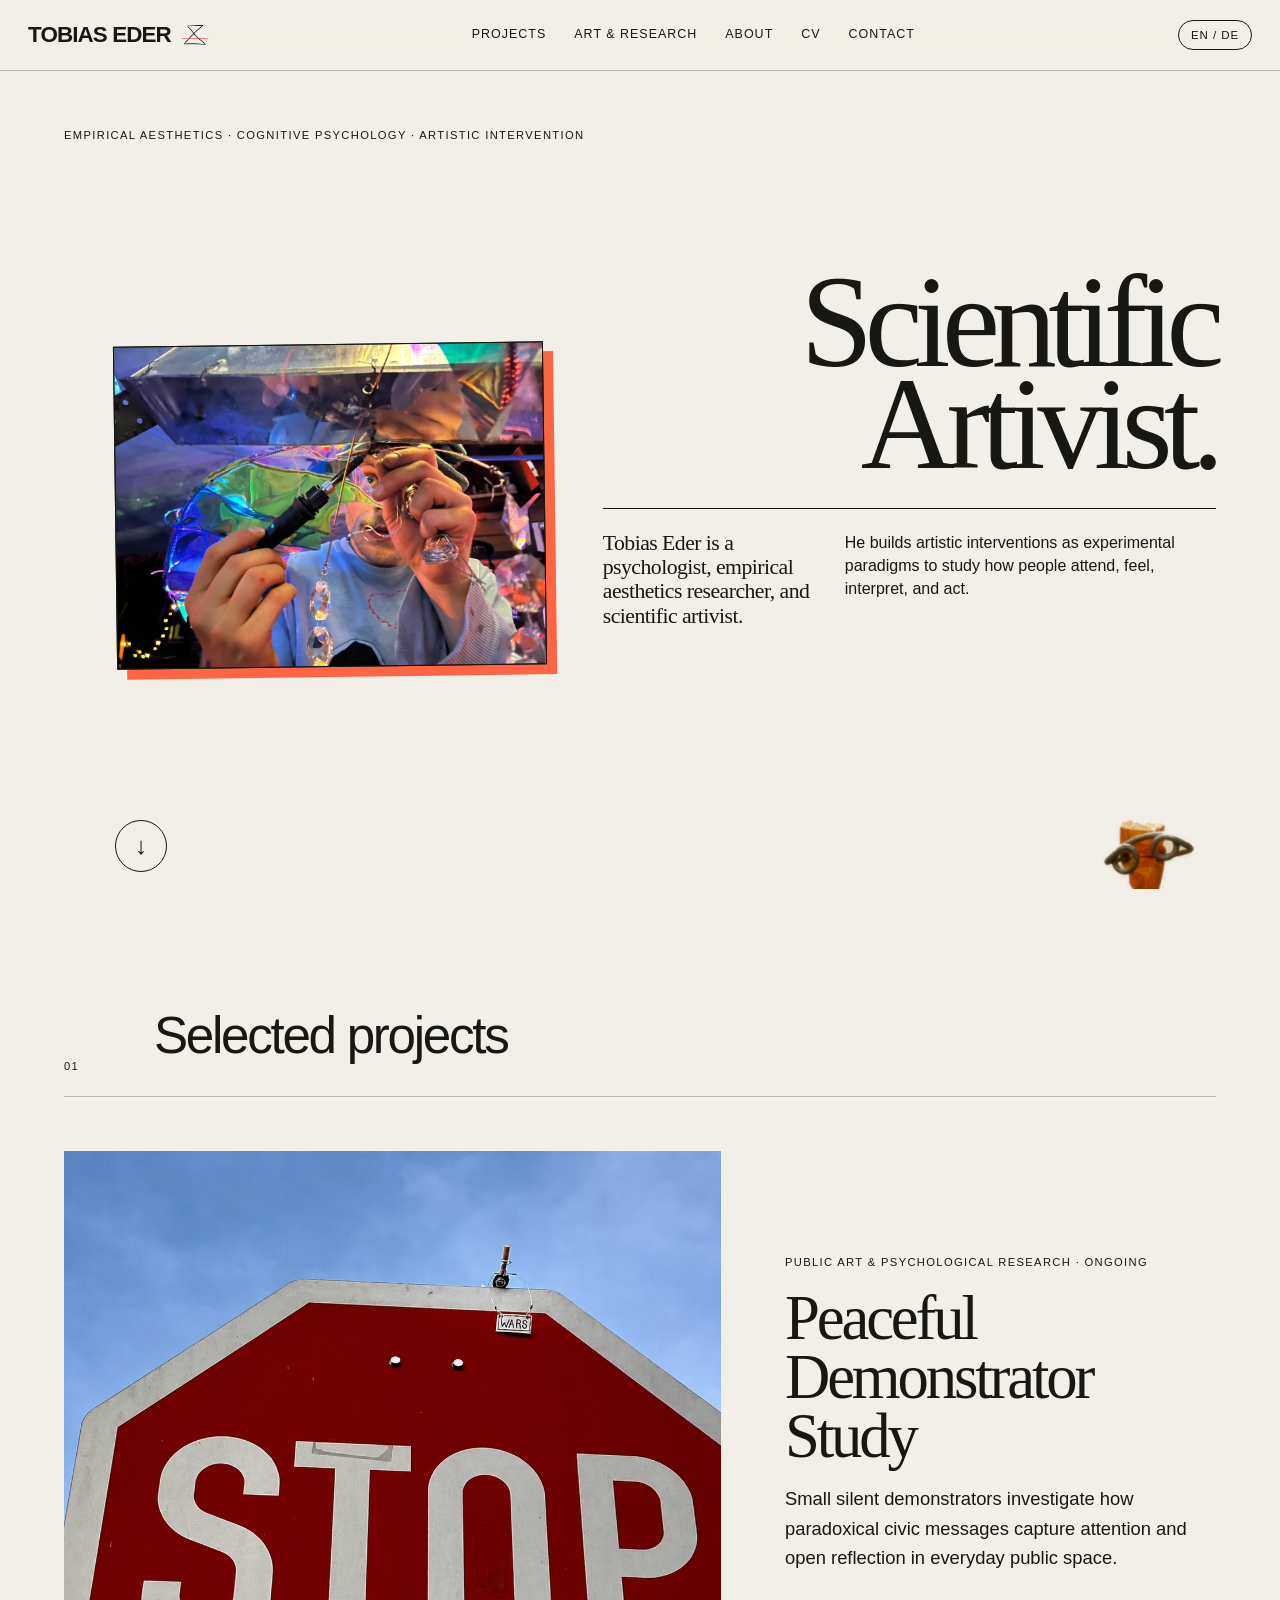
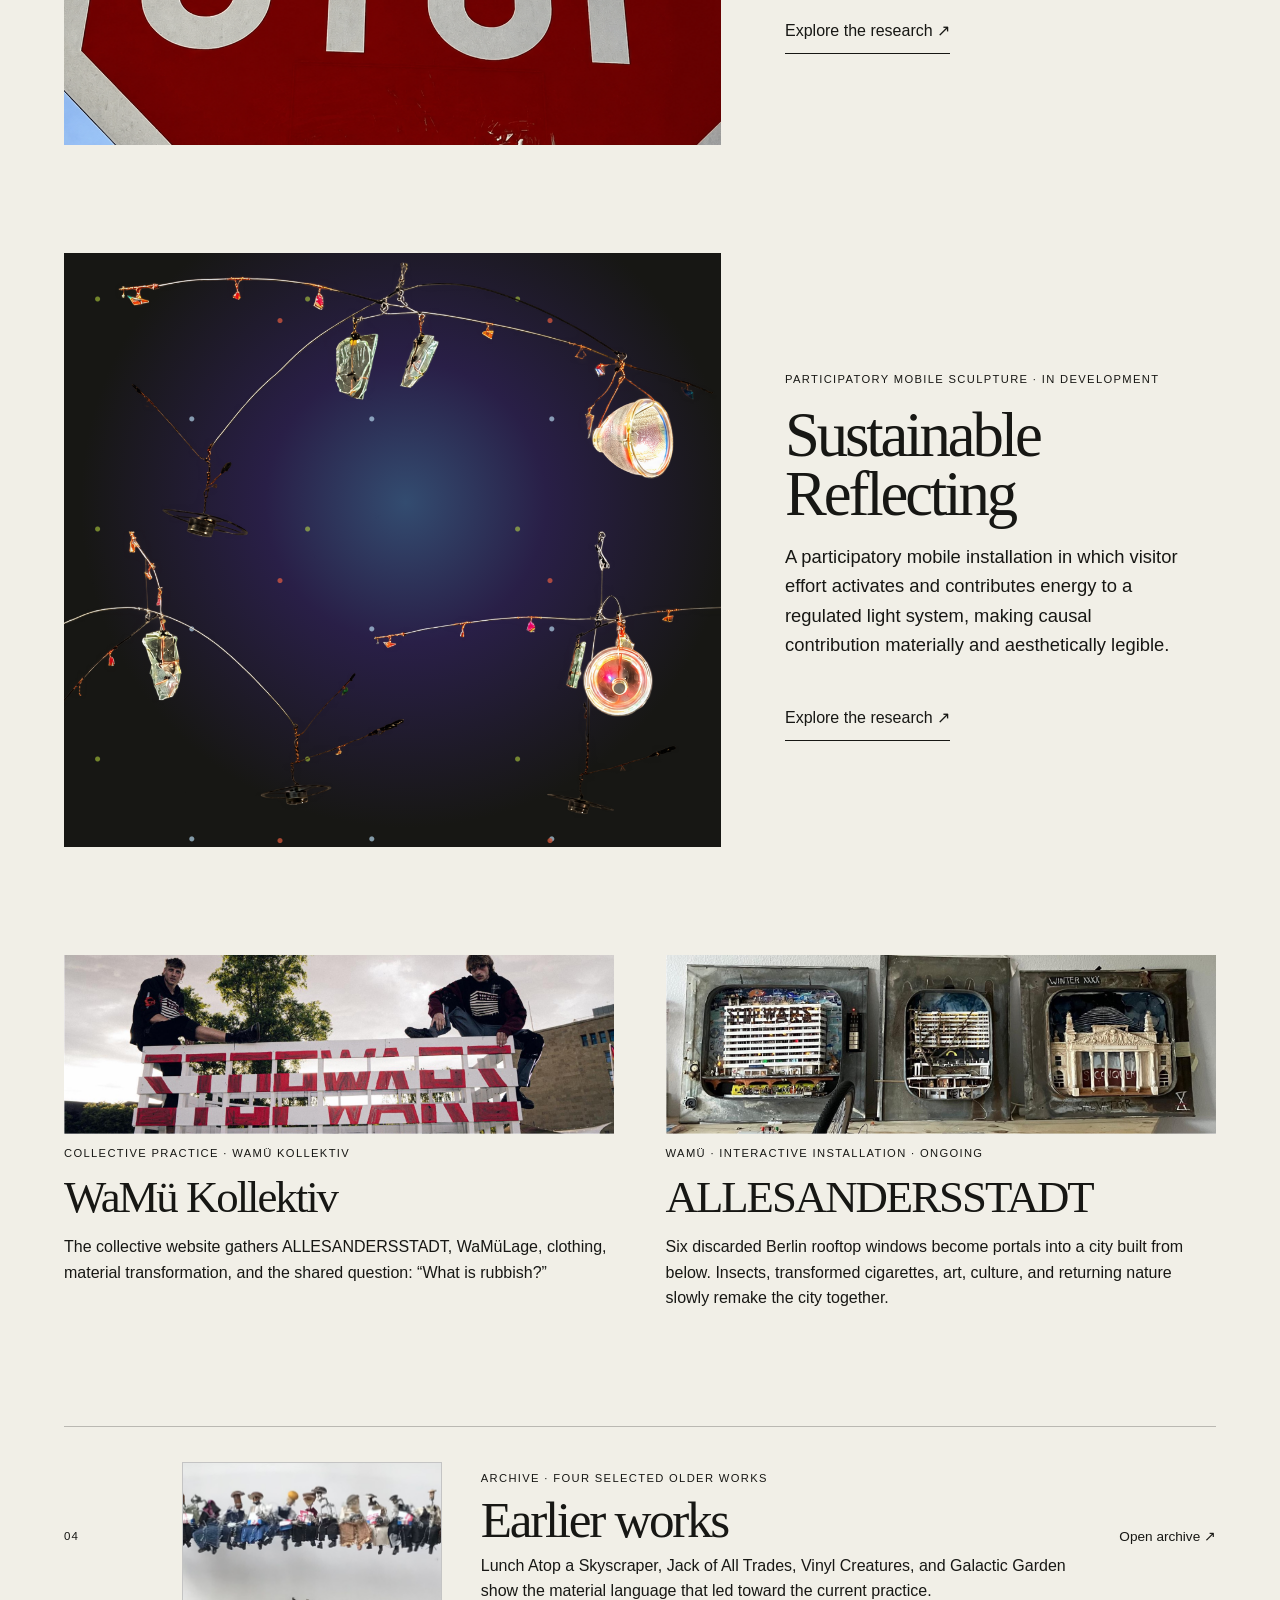
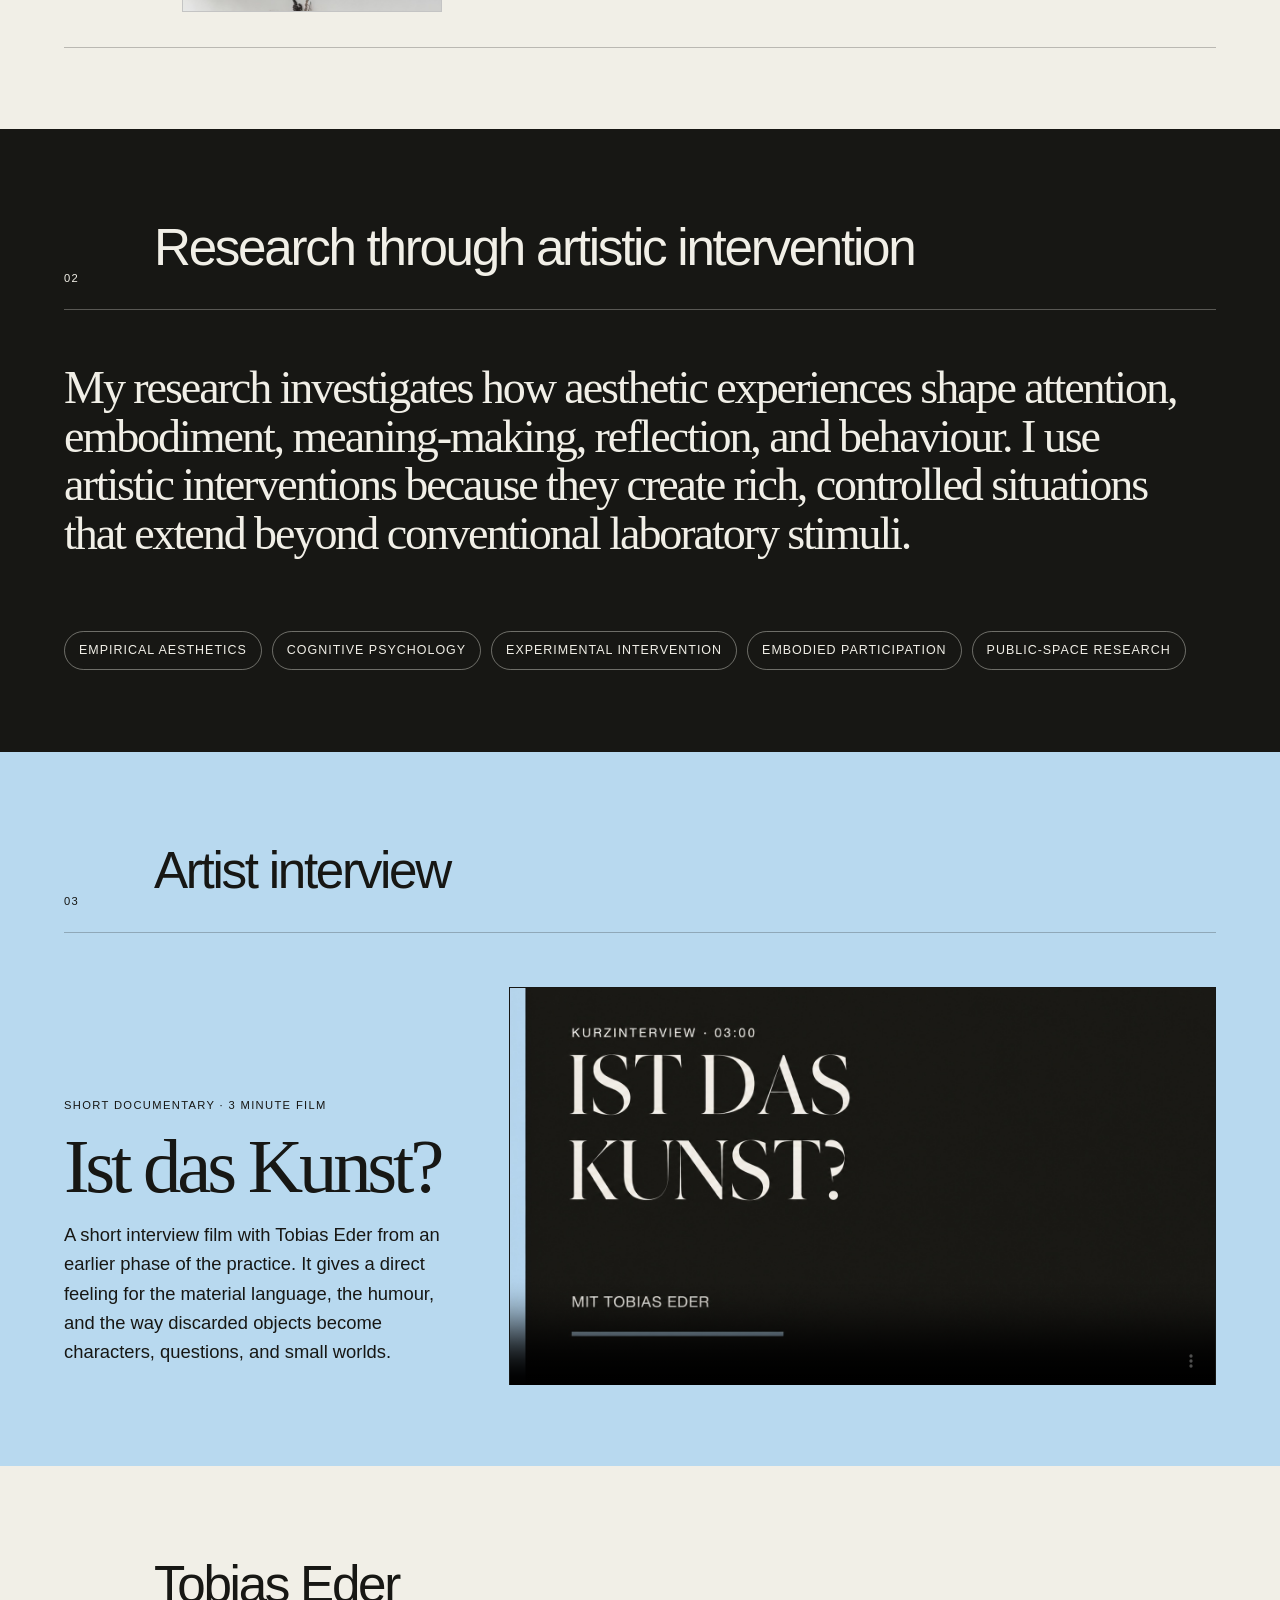
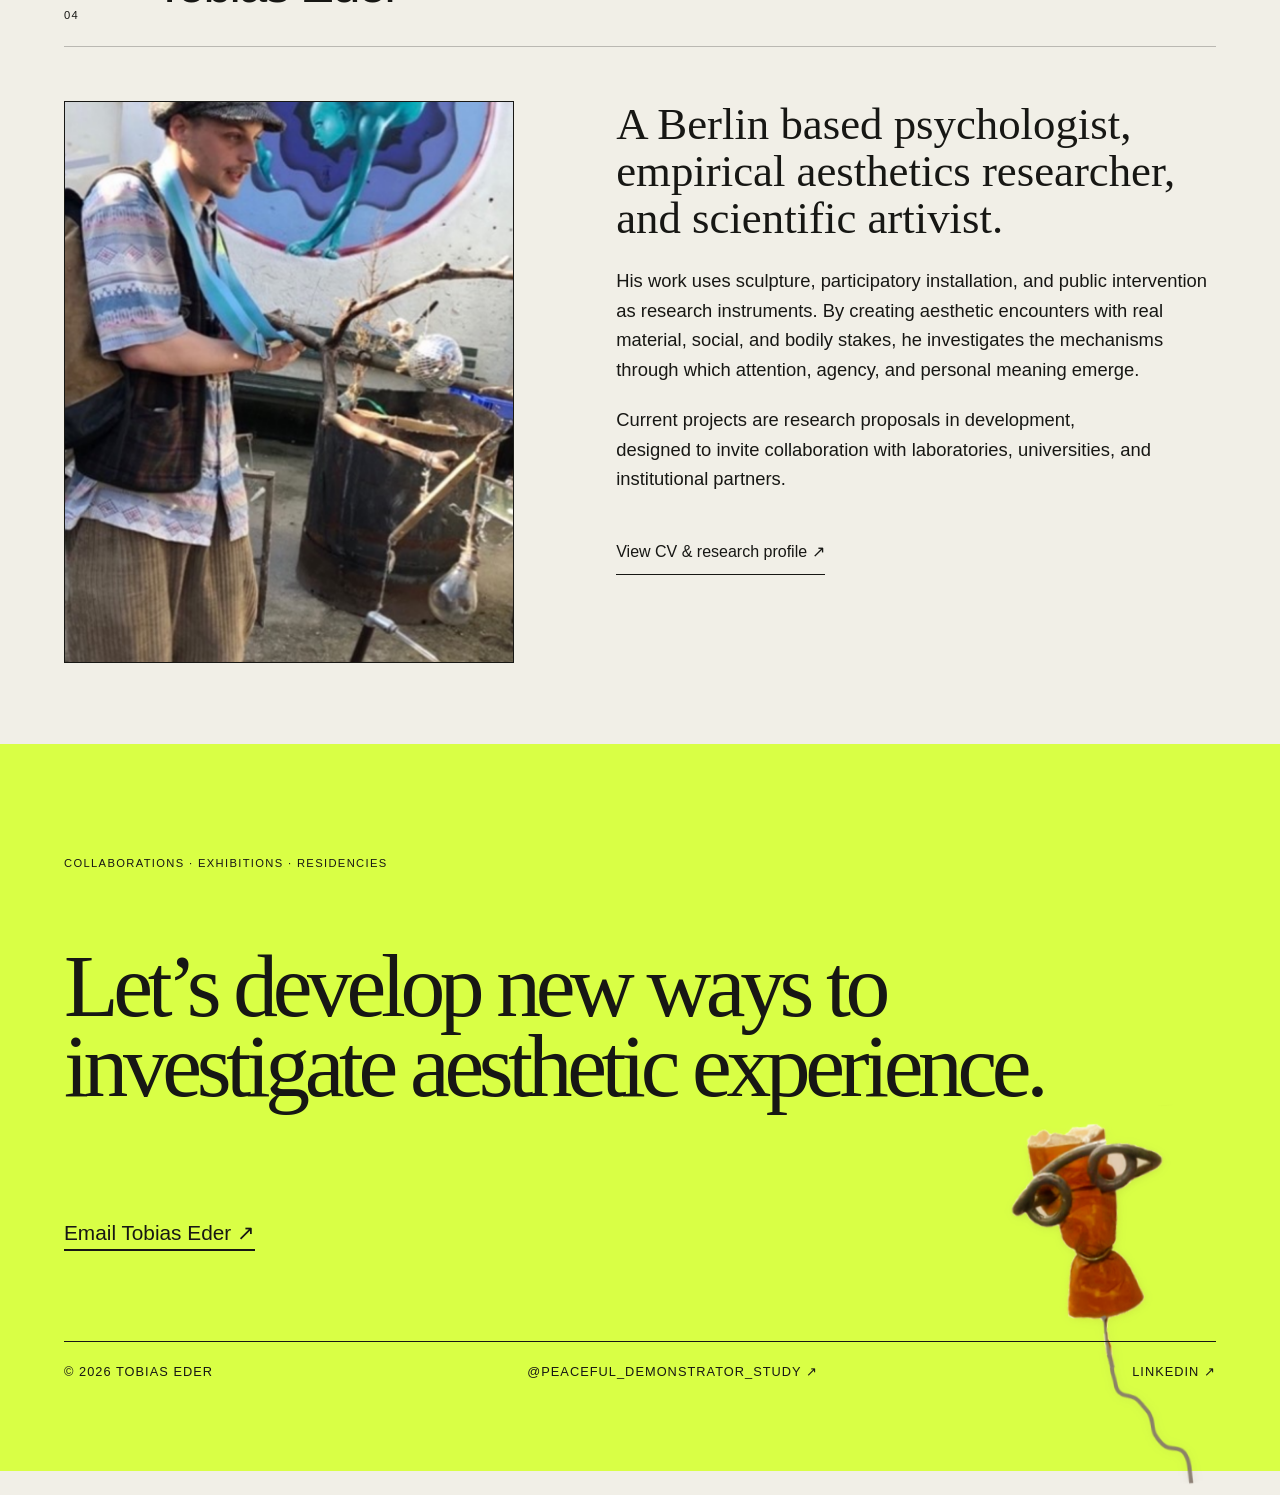
==== commit 87df6b38: "Use Sustainable Reflecting title image on project card" ====
--- a/index.html
+++ b/index.html
@@ -60,12 +60,7 @@
 
       <article class="project project-featured sustainable-featured">
         <a href="/sustainable-reflecting" class="project-image sustainable-title-image" aria-label="View Sustainable Reflecting">
-          <span class="sustainable-orbit sustainable-orbit-one"></span><span class="sustainable-orbit sustainable-orbit-two"></span><span class="sustainable-star sustainable-star-one"></span><span class="sustainable-star sustainable-star-two"></span>
-          <img class="sustainable-mobile-main" src="assets/sustainable-reflecting/title-mirror-detail.png" alt="Hanging mobile sculpture made of reclaimed materials">
-          <img class="sustainable-dragon" src="assets/sustainable-reflecting/dragon-transparent.png" alt="Colourful dragon sculpture flying around the mobile universes">
-          <img class="sustainable-fragment sustainable-fragment-cd" src="assets/sustainable-reflecting/title-cd-closeup.png" alt="">
-          <img class="sustainable-fragment sustainable-fragment-mirror" src="assets/sustainable-reflecting/title-mirror-galaxy.png" alt="">
-          <strong>Sustainable<br>Reflecting</strong>
+          <img class="sustainable-card-photo" src="assets/sustainable-reflecting/mirror-bird.png" alt="Illuminated hanging mobile sculpture made from reclaimed materials">
         </a>
         <div class="project-copy">
           <p class="project-meta">Participatory mobile sculpture · In development</p>
--- a/styles.css
+++ b/styles.css
@@ -28,6 +28,7 @@
 .sustainable-title-image{position:relative;display:block;isolation:isolate;background:radial-gradient(circle at 52% 42%,#334c70 0,#291f47 29%,#171714 67%);overflow:hidden}.sustainable-title-image:before{position:absolute;z-index:0;inset:0;content:"";background:radial-gradient(circle at 16% 20%,rgba(217,255,69,.63) 0 2px,transparent 3px),radial-gradient(circle at 80% 26%,rgba(255,101,66,.82) 0 2px,transparent 3px),radial-gradient(circle at 71% 79%,rgba(184,217,239,.9) 0 2px,transparent 3px);background-size:210px 230px,270px 260px,180px 210px;opacity:.75}.sustainable-title-image img{position:absolute;z-index:2;inset:6% 18% 3%;width:64%;height:91%;object-fit:contain;filter:drop-shadow(0 20px 19px rgba(0,0,0,.55));transition:transform .7s ease}.sustainable-title-image:hover img{transform:translateY(-1.5%) scale(1.035)}.sustainable-title-image strong{position:absolute;z-index:5;left:7%;bottom:7%;margin:0;color:var(--paper);font-family:var(--serif);font-size:clamp(2rem,4vw,4.8rem);font-weight:400;line-height:.84;letter-spacing:-.06em}.sustainable-title-image .sustainable-dragon{z-index:4;inset:6% 18% 3%;width:64%;height:91%;object-fit:contain}.sustainable-title-image .sustainable-fragment{z-index:2;inset:auto;width:auto;height:auto;object-fit:contain;opacity:.85;mix-blend-mode:screen;filter:drop-shadow(0 10px 14px rgba(0,0,0,.48));transition:transform .7s ease}.sustainable-title-image .sustainable-fragment-cd{top:8%;right:-4%;width:48%;height:31%;transform:rotate(9deg)}.sustainable-title-image .sustainable-fragment-mirror{bottom:5%;left:-8%;width:46%;height:34%;transform:rotate(-12deg)}.sustainable-title-image .sustainable-fragment-random{top:31%;left:-10%;width:38%;height:25%;transform:rotate(12deg)}.sustainable-title-image:hover .sustainable-fragment-cd{transform:translate(3%,-3%) rotate(12deg)}.sustainable-title-image:hover .sustainable-fragment-mirror{transform:translate(-2%,2%) rotate(-15deg)}.sustainable-title-image:hover .sustainable-fragment-random{transform:translate(-2%,1%) rotate(9deg)}.sustainable-orbit{position:absolute;z-index:1;border:1px solid rgba(217,255,69,.42);border-radius:50%;pointer-events:none}.sustainable-orbit-one{width:80%;aspect-ratio:1.23;left:5%;top:4%;transform:rotate(-16deg)}.sustainable-orbit-two{width:57%;aspect-ratio:1;right:-12%;bottom:7%;border-color:rgba(255,101,66,.58)}.sustainable-star{position:absolute;z-index:1;display:block;width:12px;aspect-ratio:1;border-radius:50%;background:var(--acid);box-shadow:0 0 19px 5px rgba(217,255,69,.4)}.sustainable-star-one{top:24%;left:24%}.sustainable-star-two{right:17%;bottom:31%;width:9px;background:var(--orange);box-shadow:0 0 19px 5px rgba(255,101,66,.4)}
 .sustainable-title-image .sustainable-mobile-main{z-index:2;inset:auto;top:2%;right:2%;width:70%;height:95%;object-fit:contain;opacity:1;mix-blend-mode:normal;filter:drop-shadow(0 20px 19px rgba(0,0,0,.65))}.sustainable-title-image .sustainable-dragon{z-index:4;inset:auto;top:4%;left:3%;width:41%;height:42%;filter:drop-shadow(0 13px 14px rgba(0,0,0,.65))}.sustainable-title-image .sustainable-fragment-cd{z-index:3;top:auto;right:-11%;bottom:4%;width:50%;height:31%;opacity:.92;transform:rotate(10deg)}.sustainable-title-image .sustainable-fragment-mirror{z-index:3;top:7%;bottom:auto;left:-13%;width:47%;height:31%;opacity:.84;transform:rotate(-14deg)}.sustainable-title-image:hover .sustainable-mobile-main{transform:translateY(-1.5%) scale(1.025)}.sustainable-title-image:hover .sustainable-dragon{transform:translate(4%,-4%) rotate(3deg) scale(1.04)}
 .sustainable-title-image .sustainable-mobile-main{z-index:2;opacity:.72}.sustainable-title-image .sustainable-fragment-cd,.sustainable-title-image .sustainable-fragment-mirror{z-index:2;opacity:.58}.sustainable-title-image .sustainable-dragon{z-index:6;top:7%;left:15%;width:66%;height:76%;filter:drop-shadow(0 22px 19px rgba(0,0,0,.72))}.sustainable-title-image strong{z-index:7}
+.sustainable-title-image .sustainable-card-photo{position:relative;inset:auto;z-index:2;width:100%;height:100%;object-fit:cover;object-position:center;opacity:1;filter:none;transform:none}
 @media(max-width:760px){.footer{padding-bottom:84px}.footer-character{right:18px;bottom:-16px;width:135px;opacity:1}.footer h2,.contact-link{max-width:calc(100% - 70px)}}
 .work-image-link{display:block;overflow:hidden;background:white;border:1px solid var(--line)}.work-image-link img{border:0}.work-image-link:hover img{transform:scale(1.018)}.work-video-link{display:flex;flex-direction:column;align-items:flex-start;width:min(100%,430px);margin-top:28px;padding:16px 18px 17px;border:1px solid var(--ink);background:var(--blue);transition:background .2s,transform .2s}.work-video-link span{font-size:.64rem;text-transform:uppercase;letter-spacing:.12em}.work-video-link strong{margin-top:5px;font:400 clamp(1.25rem,1.8vw,1.7rem)/1.05 var(--serif);letter-spacing:-.025em}.work-video-link:hover{background:var(--acid);transform:translateX(5px)}
 
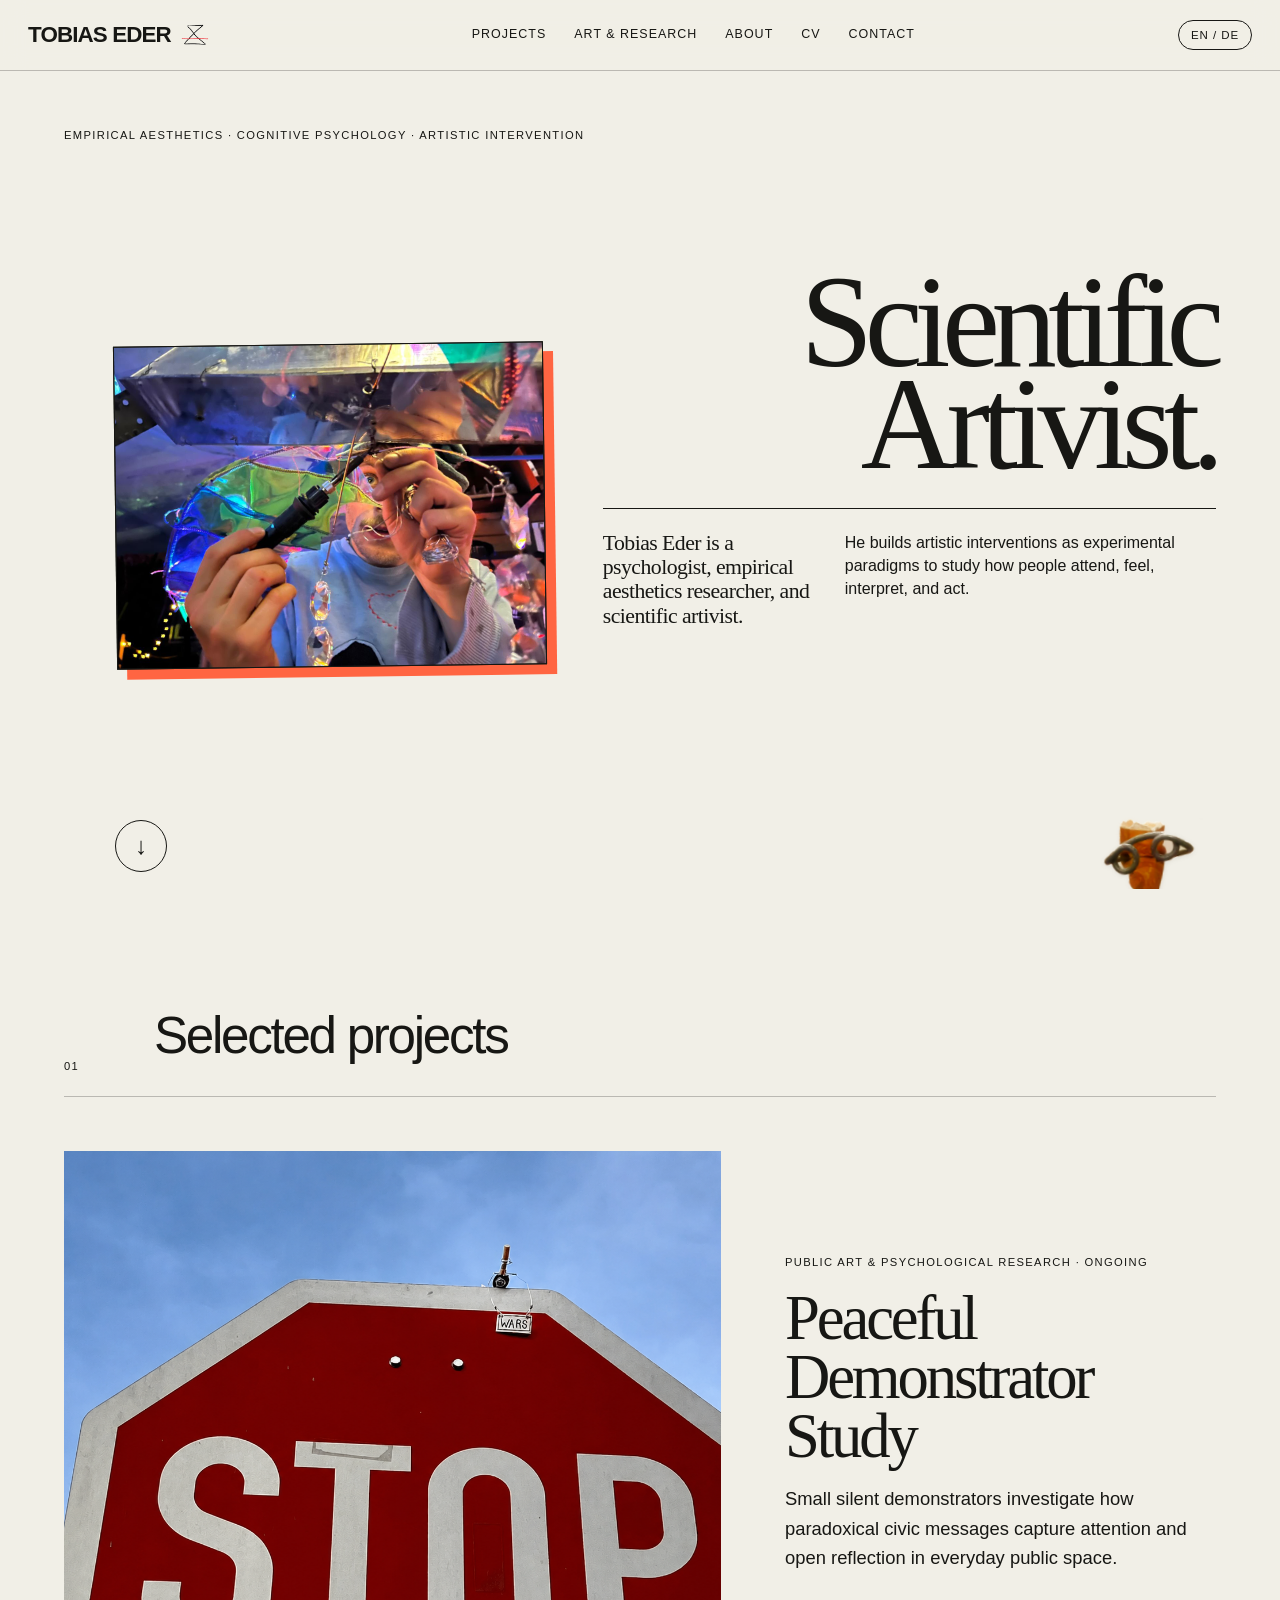
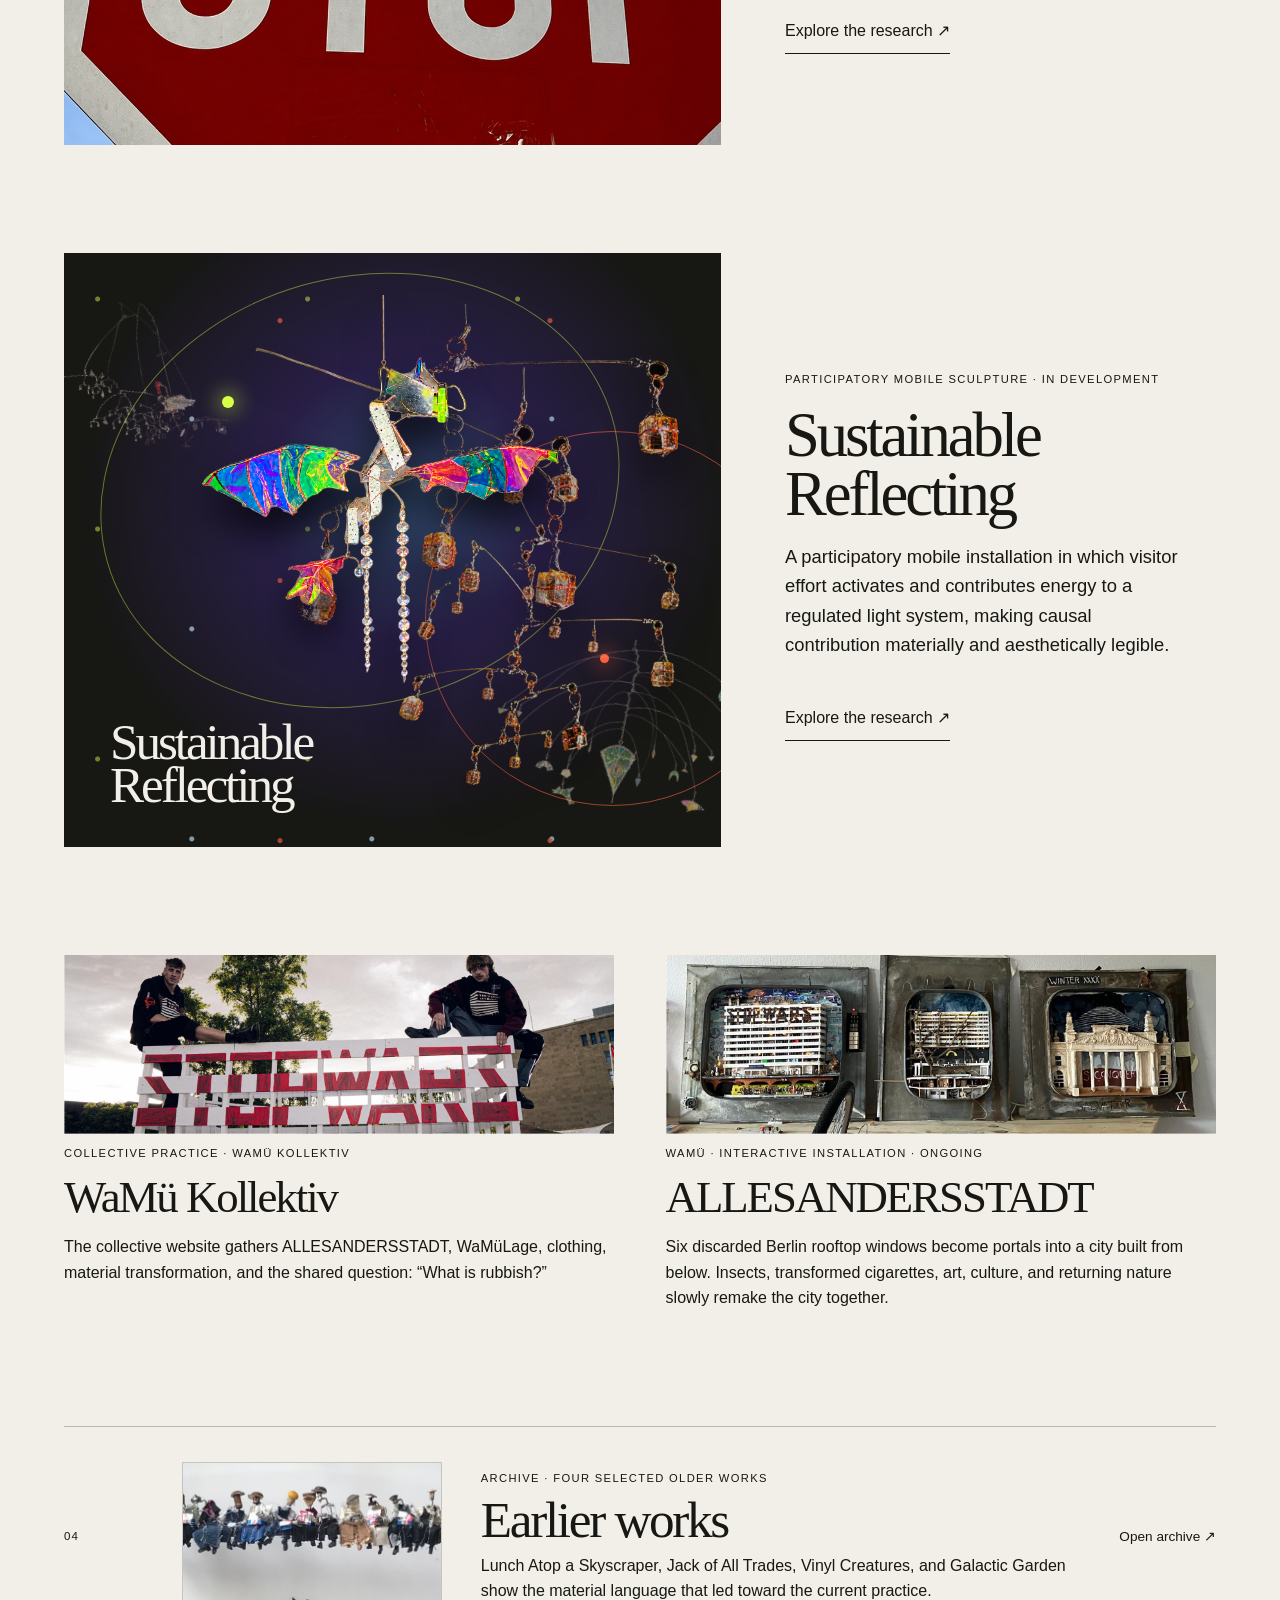
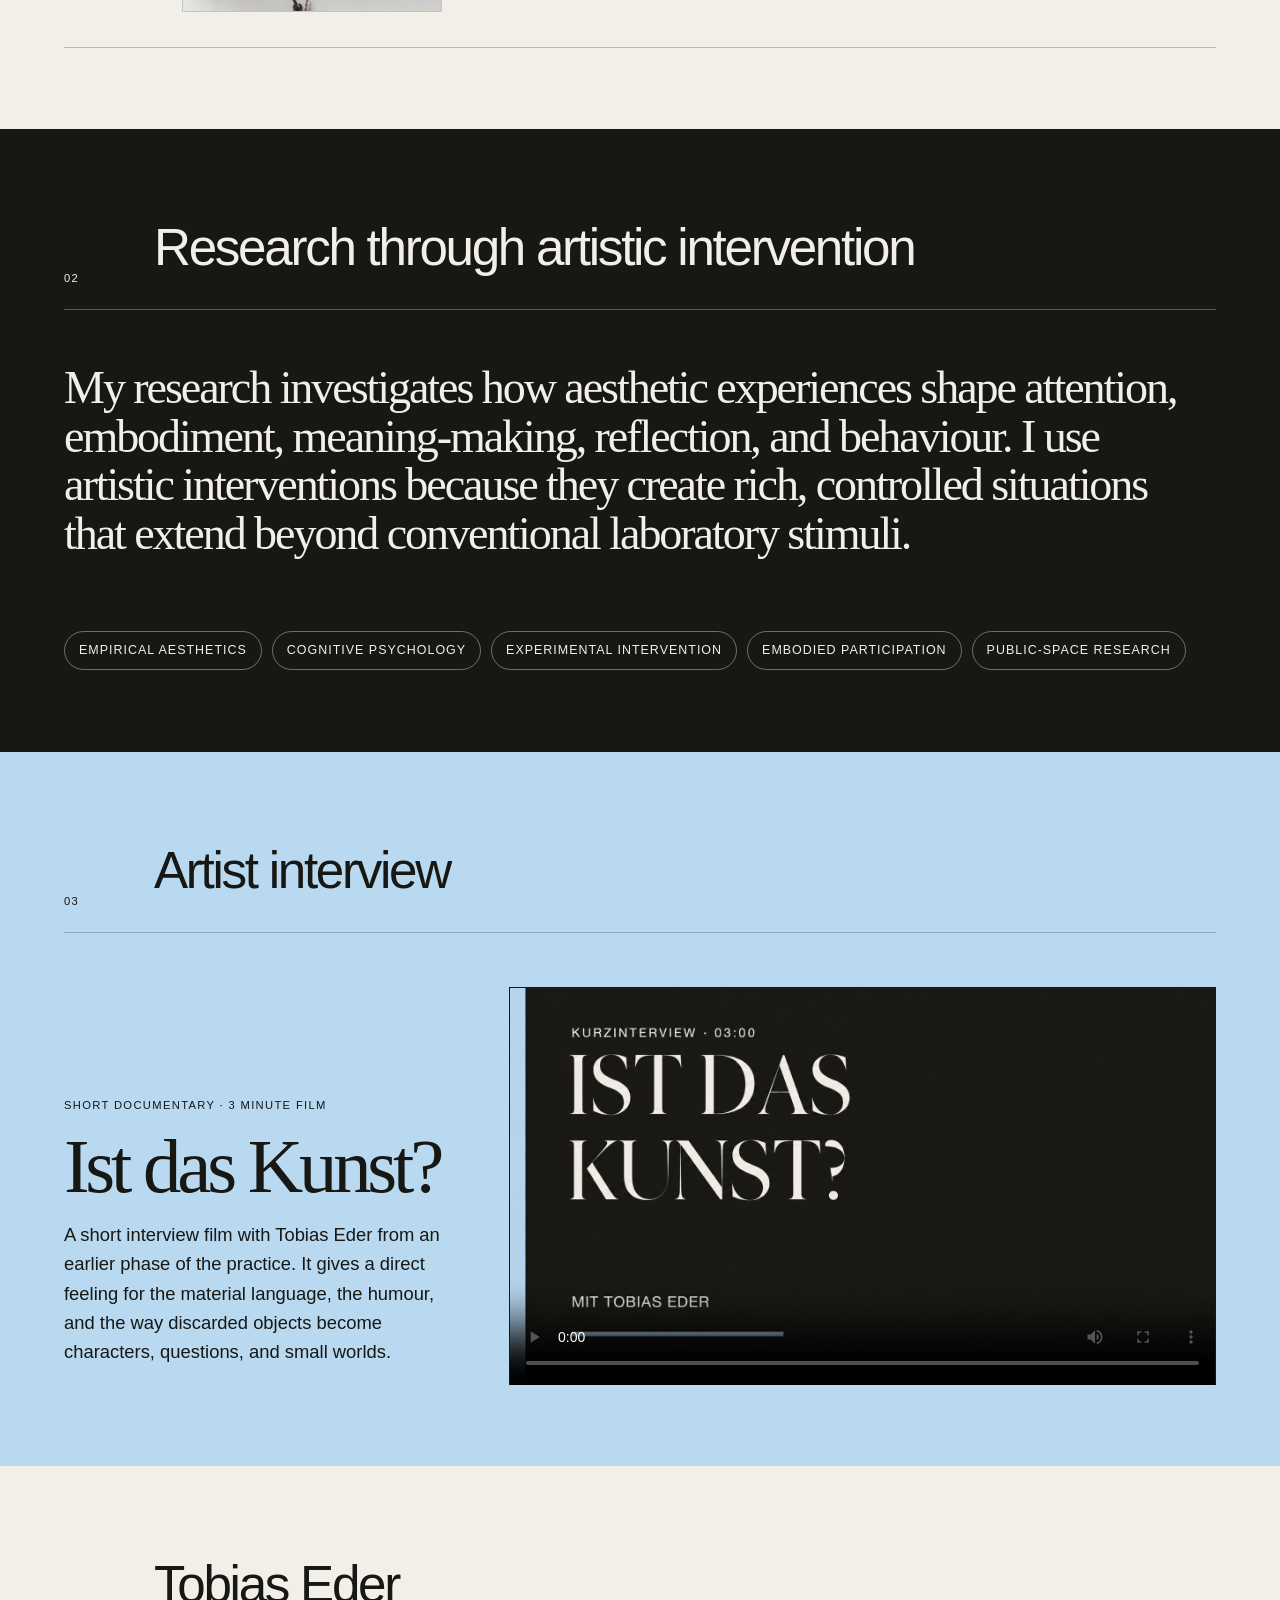
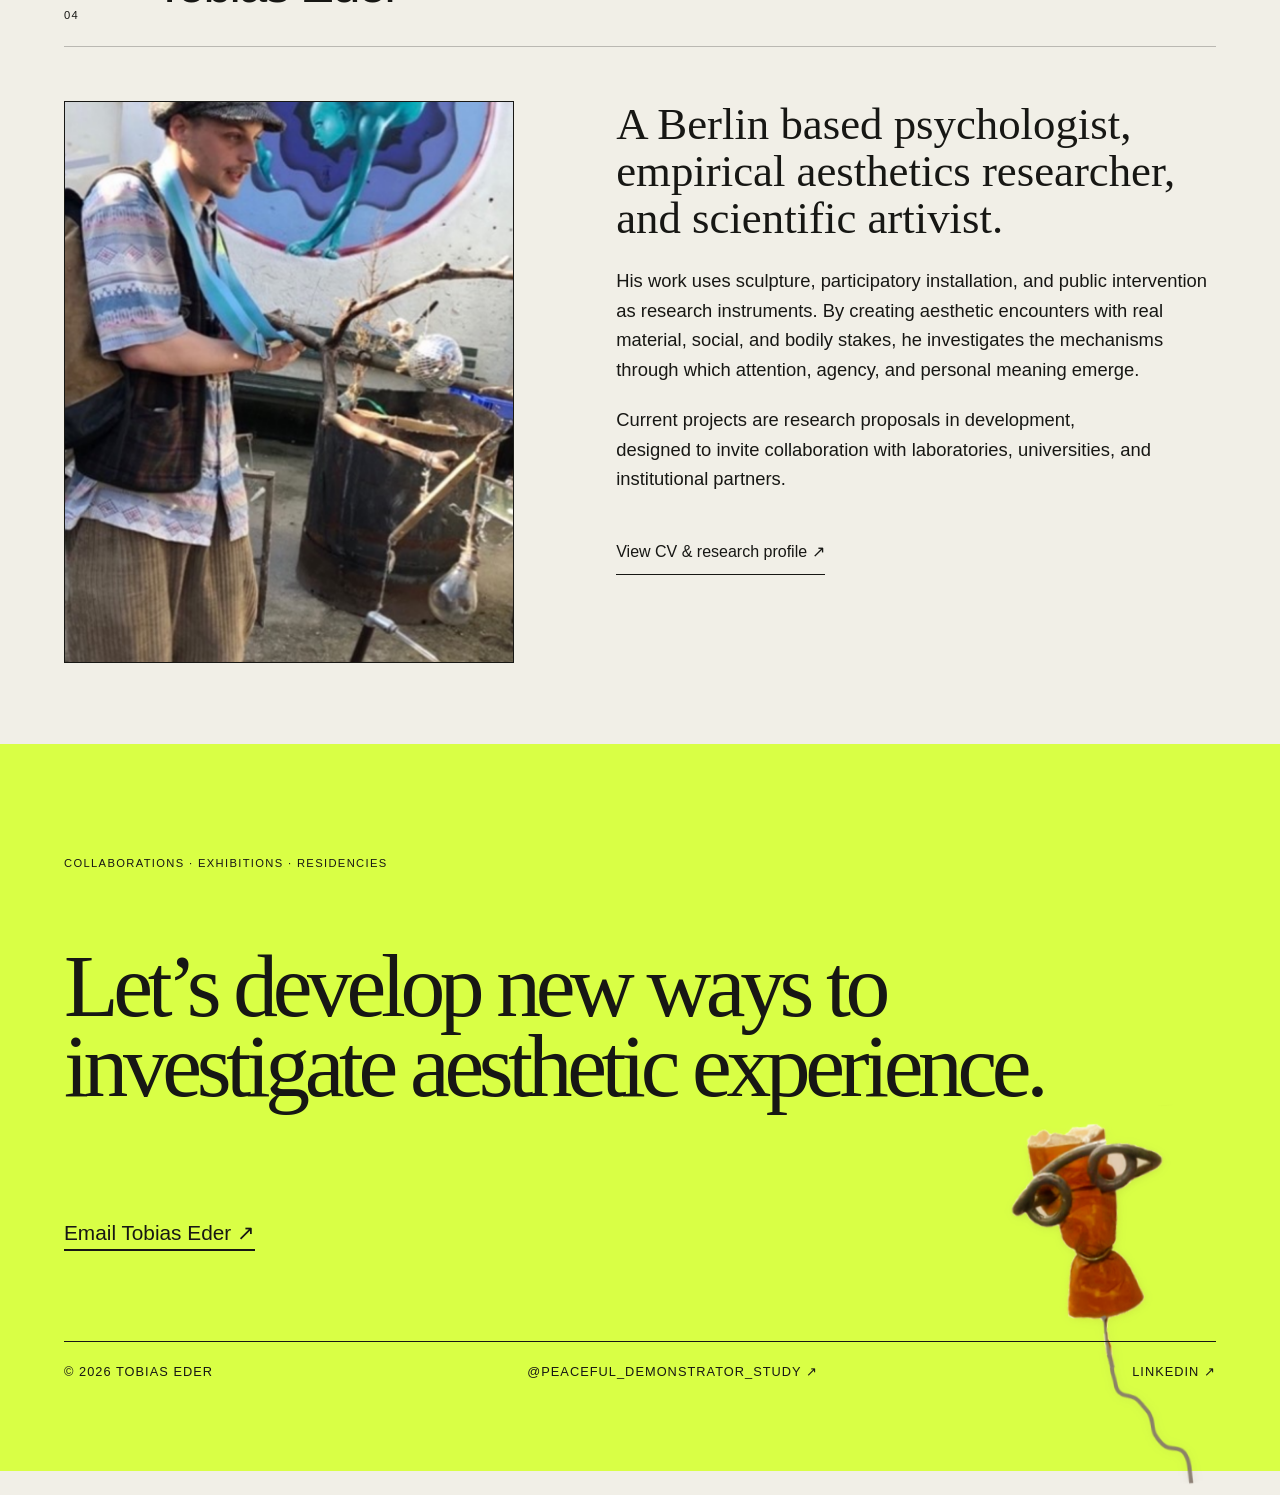
==== commit 96c003e1: "Restore Sustainable Reflecting mobile title card" ====
--- a/index.html
+++ b/index.html
@@ -60,7 +60,12 @@
 
       <article class="project project-featured sustainable-featured">
         <a href="/sustainable-reflecting" class="project-image sustainable-title-image" aria-label="View Sustainable Reflecting">
-          <img class="sustainable-card-photo" src="assets/sustainable-reflecting/mirror-bird.png" alt="Illuminated hanging mobile sculpture made from reclaimed materials">
+          <span class="sustainable-orbit sustainable-orbit-one"></span><span class="sustainable-orbit sustainable-orbit-two"></span><span class="sustainable-star sustainable-star-one"></span><span class="sustainable-star sustainable-star-two"></span>
+          <img class="sustainable-mobile-main" src="assets/sustainable-reflecting/title-mirror-detail.png" alt="Hanging mobile sculpture made of reclaimed materials">
+          <img class="sustainable-dragon" src="assets/sustainable-reflecting/dragon-transparent.png" alt="Colourful dragon sculpture flying around the mobile universes">
+          <img class="sustainable-fragment sustainable-fragment-cd" src="assets/sustainable-reflecting/title-cd-closeup.png" alt="">
+          <img class="sustainable-fragment sustainable-fragment-mirror" src="assets/sustainable-reflecting/title-mirror-galaxy.png" alt="">
+          <strong>Sustainable<br>Reflecting</strong>
         </a>
         <div class="project-copy">
           <p class="project-meta">Participatory mobile sculpture · In development</p>
--- a/styles.css
+++ b/styles.css
@@ -28,7 +28,6 @@
 .sustainable-title-image{position:relative;display:block;isolation:isolate;background:radial-gradient(circle at 52% 42%,#334c70 0,#291f47 29%,#171714 67%);overflow:hidden}.sustainable-title-image:before{position:absolute;z-index:0;inset:0;content:"";background:radial-gradient(circle at 16% 20%,rgba(217,255,69,.63) 0 2px,transparent 3px),radial-gradient(circle at 80% 26%,rgba(255,101,66,.82) 0 2px,transparent 3px),radial-gradient(circle at 71% 79%,rgba(184,217,239,.9) 0 2px,transparent 3px);background-size:210px 230px,270px 260px,180px 210px;opacity:.75}.sustainable-title-image img{position:absolute;z-index:2;inset:6% 18% 3%;width:64%;height:91%;object-fit:contain;filter:drop-shadow(0 20px 19px rgba(0,0,0,.55));transition:transform .7s ease}.sustainable-title-image:hover img{transform:translateY(-1.5%) scale(1.035)}.sustainable-title-image strong{position:absolute;z-index:5;left:7%;bottom:7%;margin:0;color:var(--paper);font-family:var(--serif);font-size:clamp(2rem,4vw,4.8rem);font-weight:400;line-height:.84;letter-spacing:-.06em}.sustainable-title-image .sustainable-dragon{z-index:4;inset:6% 18% 3%;width:64%;height:91%;object-fit:contain}.sustainable-title-image .sustainable-fragment{z-index:2;inset:auto;width:auto;height:auto;object-fit:contain;opacity:.85;mix-blend-mode:screen;filter:drop-shadow(0 10px 14px rgba(0,0,0,.48));transition:transform .7s ease}.sustainable-title-image .sustainable-fragment-cd{top:8%;right:-4%;width:48%;height:31%;transform:rotate(9deg)}.sustainable-title-image .sustainable-fragment-mirror{bottom:5%;left:-8%;width:46%;height:34%;transform:rotate(-12deg)}.sustainable-title-image .sustainable-fragment-random{top:31%;left:-10%;width:38%;height:25%;transform:rotate(12deg)}.sustainable-title-image:hover .sustainable-fragment-cd{transform:translate(3%,-3%) rotate(12deg)}.sustainable-title-image:hover .sustainable-fragment-mirror{transform:translate(-2%,2%) rotate(-15deg)}.sustainable-title-image:hover .sustainable-fragment-random{transform:translate(-2%,1%) rotate(9deg)}.sustainable-orbit{position:absolute;z-index:1;border:1px solid rgba(217,255,69,.42);border-radius:50%;pointer-events:none}.sustainable-orbit-one{width:80%;aspect-ratio:1.23;left:5%;top:4%;transform:rotate(-16deg)}.sustainable-orbit-two{width:57%;aspect-ratio:1;right:-12%;bottom:7%;border-color:rgba(255,101,66,.58)}.sustainable-star{position:absolute;z-index:1;display:block;width:12px;aspect-ratio:1;border-radius:50%;background:var(--acid);box-shadow:0 0 19px 5px rgba(217,255,69,.4)}.sustainable-star-one{top:24%;left:24%}.sustainable-star-two{right:17%;bottom:31%;width:9px;background:var(--orange);box-shadow:0 0 19px 5px rgba(255,101,66,.4)}
 .sustainable-title-image .sustainable-mobile-main{z-index:2;inset:auto;top:2%;right:2%;width:70%;height:95%;object-fit:contain;opacity:1;mix-blend-mode:normal;filter:drop-shadow(0 20px 19px rgba(0,0,0,.65))}.sustainable-title-image .sustainable-dragon{z-index:4;inset:auto;top:4%;left:3%;width:41%;height:42%;filter:drop-shadow(0 13px 14px rgba(0,0,0,.65))}.sustainable-title-image .sustainable-fragment-cd{z-index:3;top:auto;right:-11%;bottom:4%;width:50%;height:31%;opacity:.92;transform:rotate(10deg)}.sustainable-title-image .sustainable-fragment-mirror{z-index:3;top:7%;bottom:auto;left:-13%;width:47%;height:31%;opacity:.84;transform:rotate(-14deg)}.sustainable-title-image:hover .sustainable-mobile-main{transform:translateY(-1.5%) scale(1.025)}.sustainable-title-image:hover .sustainable-dragon{transform:translate(4%,-4%) rotate(3deg) scale(1.04)}
 .sustainable-title-image .sustainable-mobile-main{z-index:2;opacity:.72}.sustainable-title-image .sustainable-fragment-cd,.sustainable-title-image .sustainable-fragment-mirror{z-index:2;opacity:.58}.sustainable-title-image .sustainable-dragon{z-index:6;top:7%;left:15%;width:66%;height:76%;filter:drop-shadow(0 22px 19px rgba(0,0,0,.72))}.sustainable-title-image strong{z-index:7}
-.sustainable-title-image .sustainable-card-photo{position:relative;inset:auto;z-index:2;width:100%;height:100%;object-fit:cover;object-position:center;opacity:1;filter:none;transform:none}
 @media(max-width:760px){.footer{padding-bottom:84px}.footer-character{right:18px;bottom:-16px;width:135px;opacity:1}.footer h2,.contact-link{max-width:calc(100% - 70px)}}
 .work-image-link{display:block;overflow:hidden;background:white;border:1px solid var(--line)}.work-image-link img{border:0}.work-image-link:hover img{transform:scale(1.018)}.work-video-link{display:flex;flex-direction:column;align-items:flex-start;width:min(100%,430px);margin-top:28px;padding:16px 18px 17px;border:1px solid var(--ink);background:var(--blue);transition:background .2s,transform .2s}.work-video-link span{font-size:.64rem;text-transform:uppercase;letter-spacing:.12em}.work-video-link strong{margin-top:5px;font:400 clamp(1.25rem,1.8vw,1.7rem)/1.05 var(--serif);letter-spacing:-.025em}.work-video-link:hover{background:var(--acid);transform:translateX(5px)}
 
@@ -55,6 +54,8 @@
     .site-motion-image:hover img{transform:scale(1.022);filter:saturate(1.04) contrast(1.02)}
   }
 }
+
+.cv-external-link{display:inline-block;margin-top:6px;border-bottom:1px solid currentColor;padding-bottom:3px;font-size:.78rem;letter-spacing:.08em;text-transform:uppercase}
 @media(prefers-reduced-motion:reduce){.site-reveal{opacity:1!important;transform:none!important;transition:none!important}}
 .pilot-archive{padding:9vh 5vw 10vh;display:grid;grid-template-columns:minmax(280px,.5fr) minmax(0,1fr);gap:5vw;align-items:center;border-bottom:1px solid var(--line);background:var(--paper)}.pilot-archive-copy h2{font:400 clamp(2.8rem,5.8vw,6.8rem)/.92 var(--serif);letter-spacing:-.055em;margin:2vh 0 4vh}.pilot-archive-copy p:not(.project-meta){font-size:1.12rem;max-width:620px}.pilot-links{display:flex;flex-wrap:wrap;gap:14px;margin-top:4vh}.pilot-links a{display:inline-block;padding:12px 16px;border:1px solid var(--ink);border-radius:999px;text-transform:uppercase;letter-spacing:.08em;font-size:.74rem}.pilot-links a:hover{background:var(--ink);color:var(--paper)}.pilot-gallery{display:grid;grid-template-columns:repeat(2,minmax(0,1fr));gap:24px;align-items:start}.pilot-gallery figure{margin:0;background:#e3e5e1;border:1px solid var(--line);padding:13px}.pilot-gallery img{display:block;width:100%;height:clamp(300px,30vw,560px);object-fit:contain;background:#d7dde3}.pilot-gallery figure:nth-child(2){margin-top:5vh}.pilot-gallery figure:nth-child(3){margin-top:-2vh}.pilot-gallery figure:nth-child(4){margin-top:3vh}.pilot-gallery figcaption{text-transform:uppercase;letter-spacing:.09em;font-size:.68rem;line-height:1.35;margin-top:12px}.pilot-card-values{background:#f2f0e8}.pilot-card-poetic{background:#dfe8ee}
 @media(max-width:760px){.pilot-archive{grid-template-columns:1fr;padding:9vh 18px}.pilot-archive-copy h2{font-size:3.2rem}.pilot-gallery{grid-template-columns:1fr 1fr;gap:14px}.pilot-gallery figure:nth-child(2),.pilot-gallery figure:nth-child(3),.pilot-gallery figure:nth-child(4){margin-top:0}.pilot-gallery img{height:42vh;max-height:520px}}
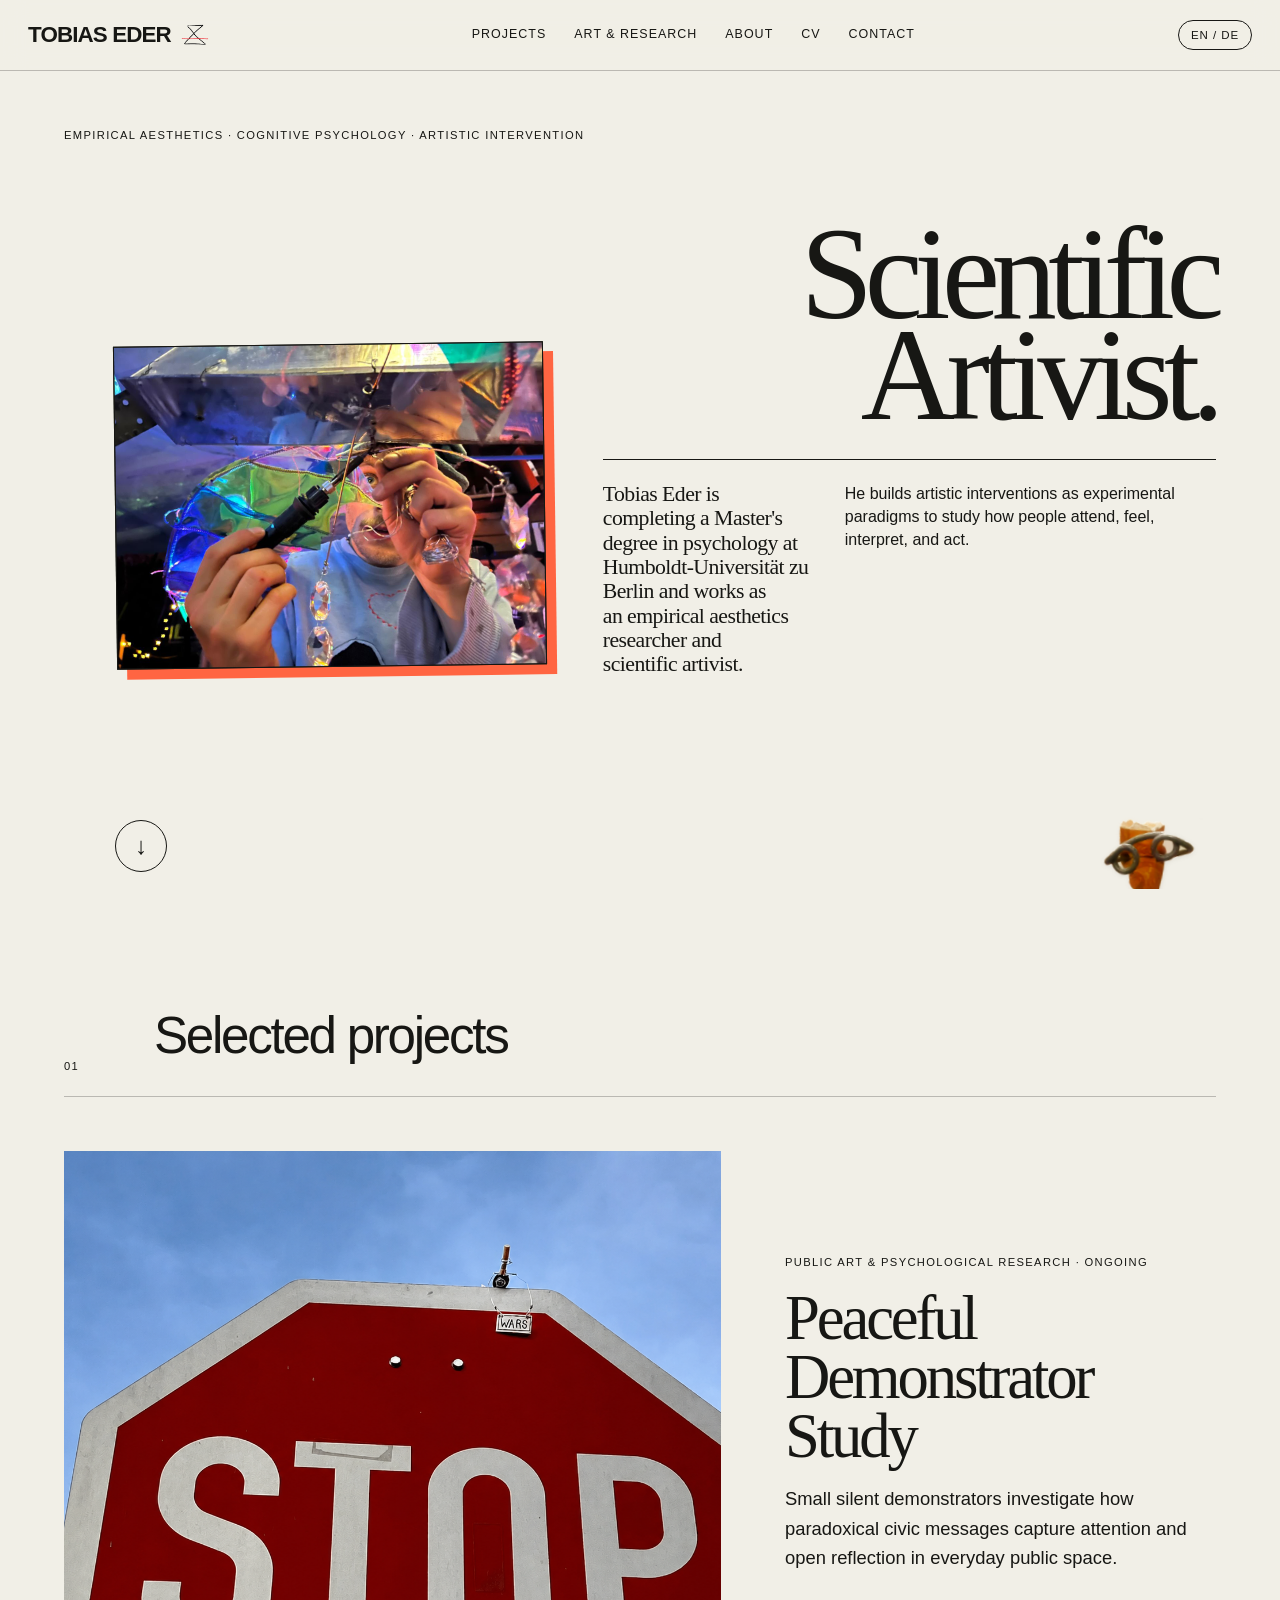
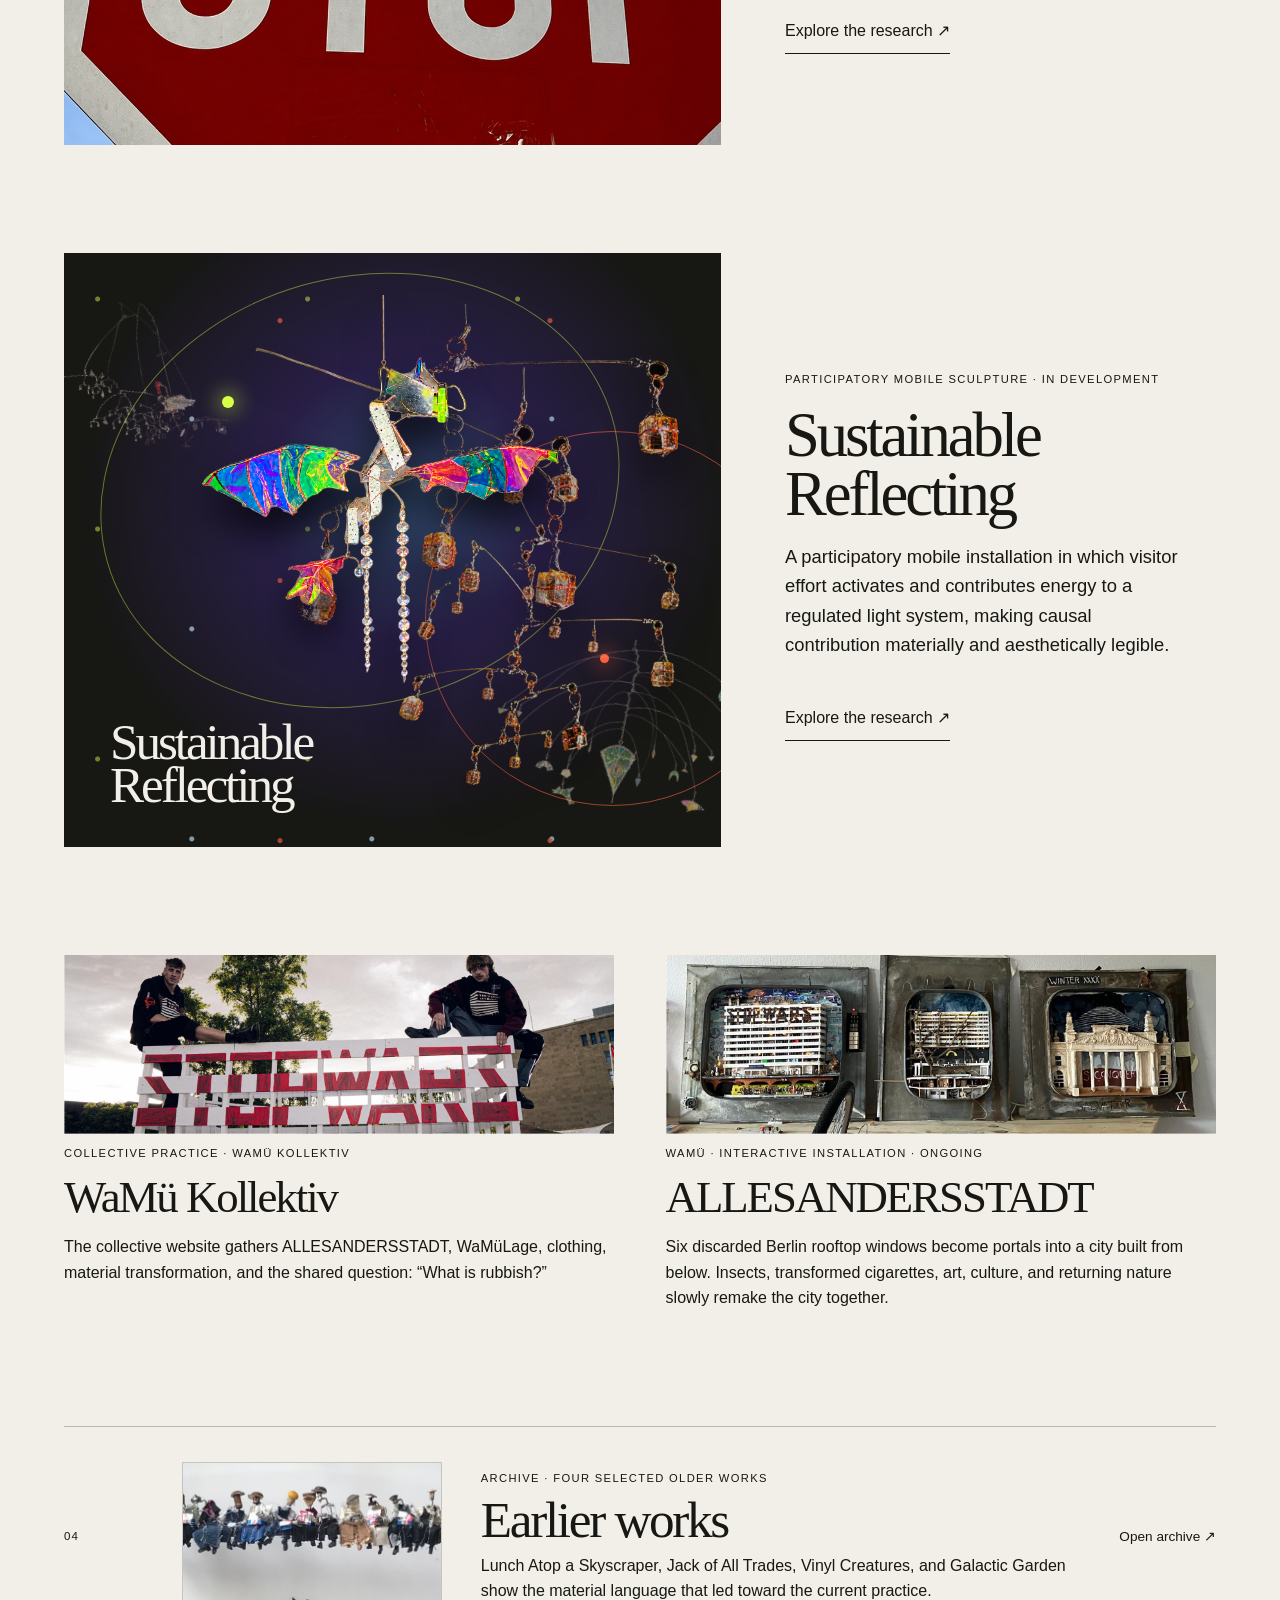
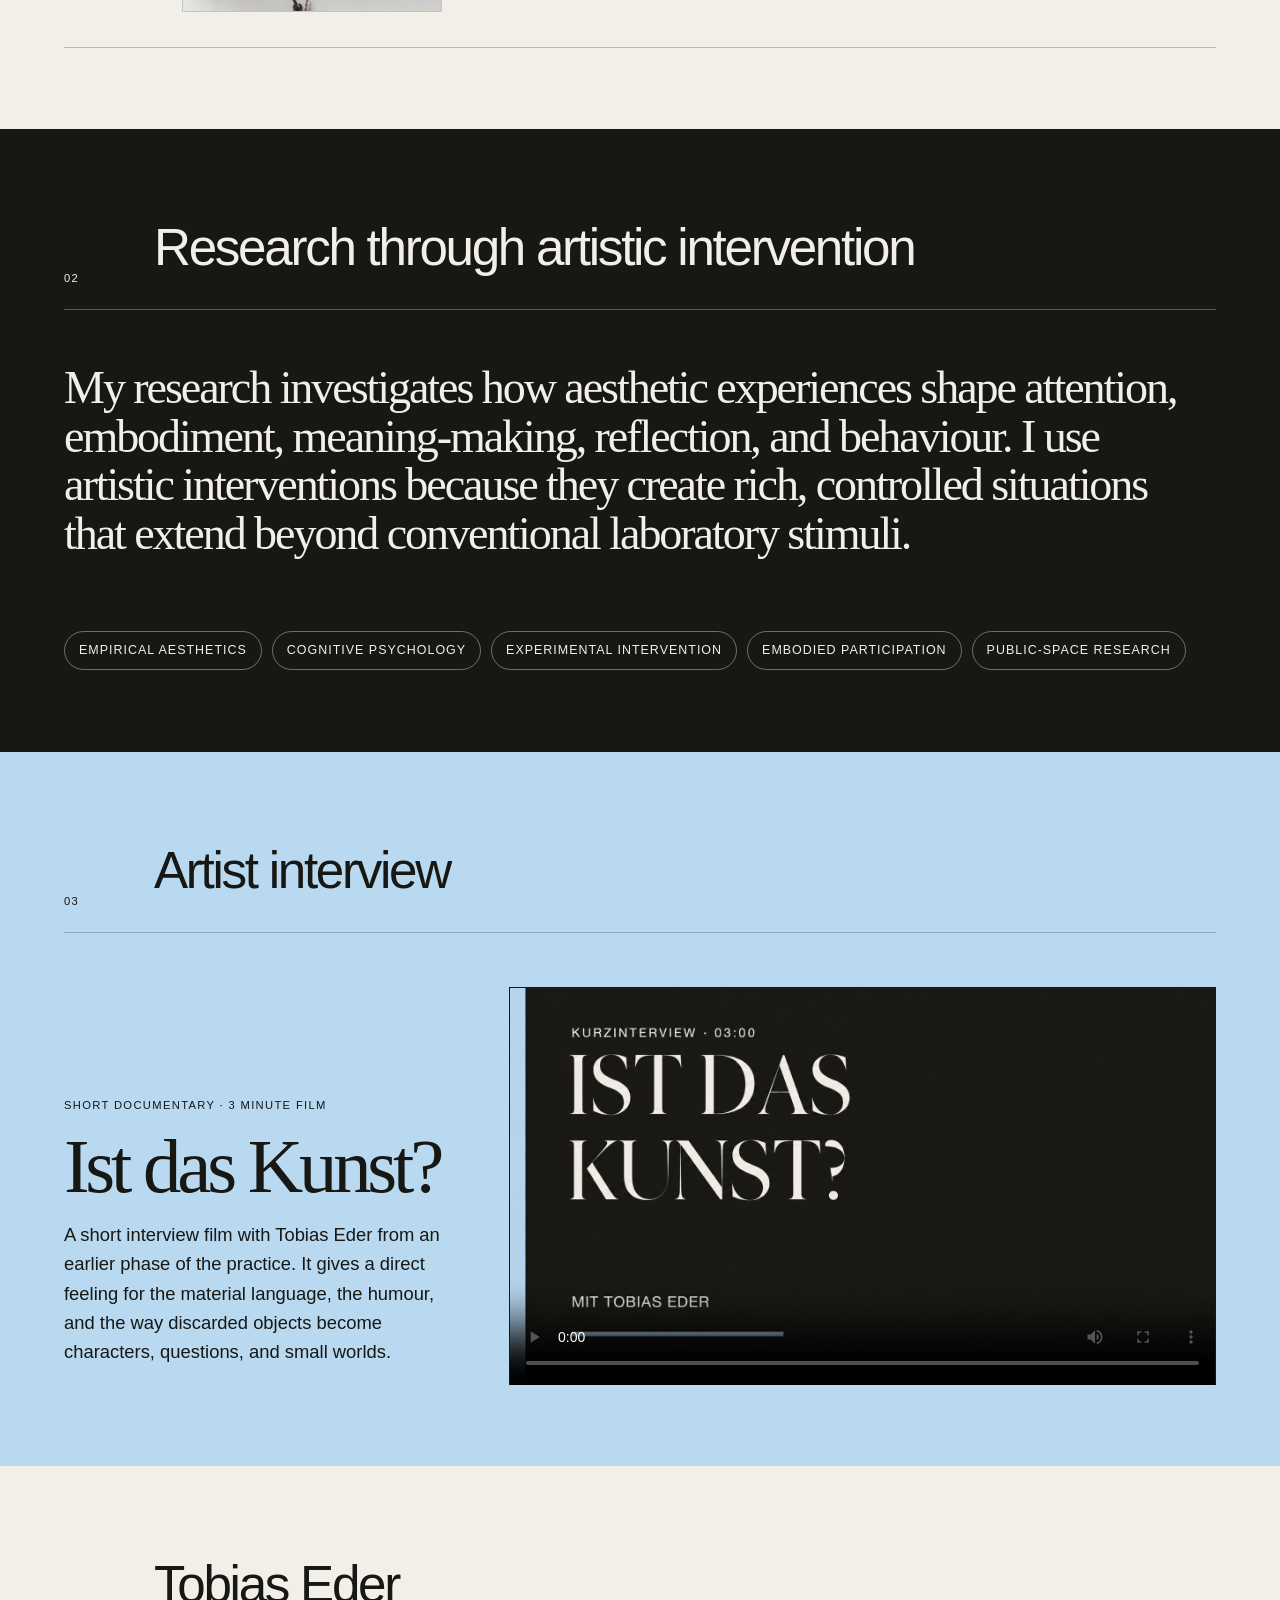
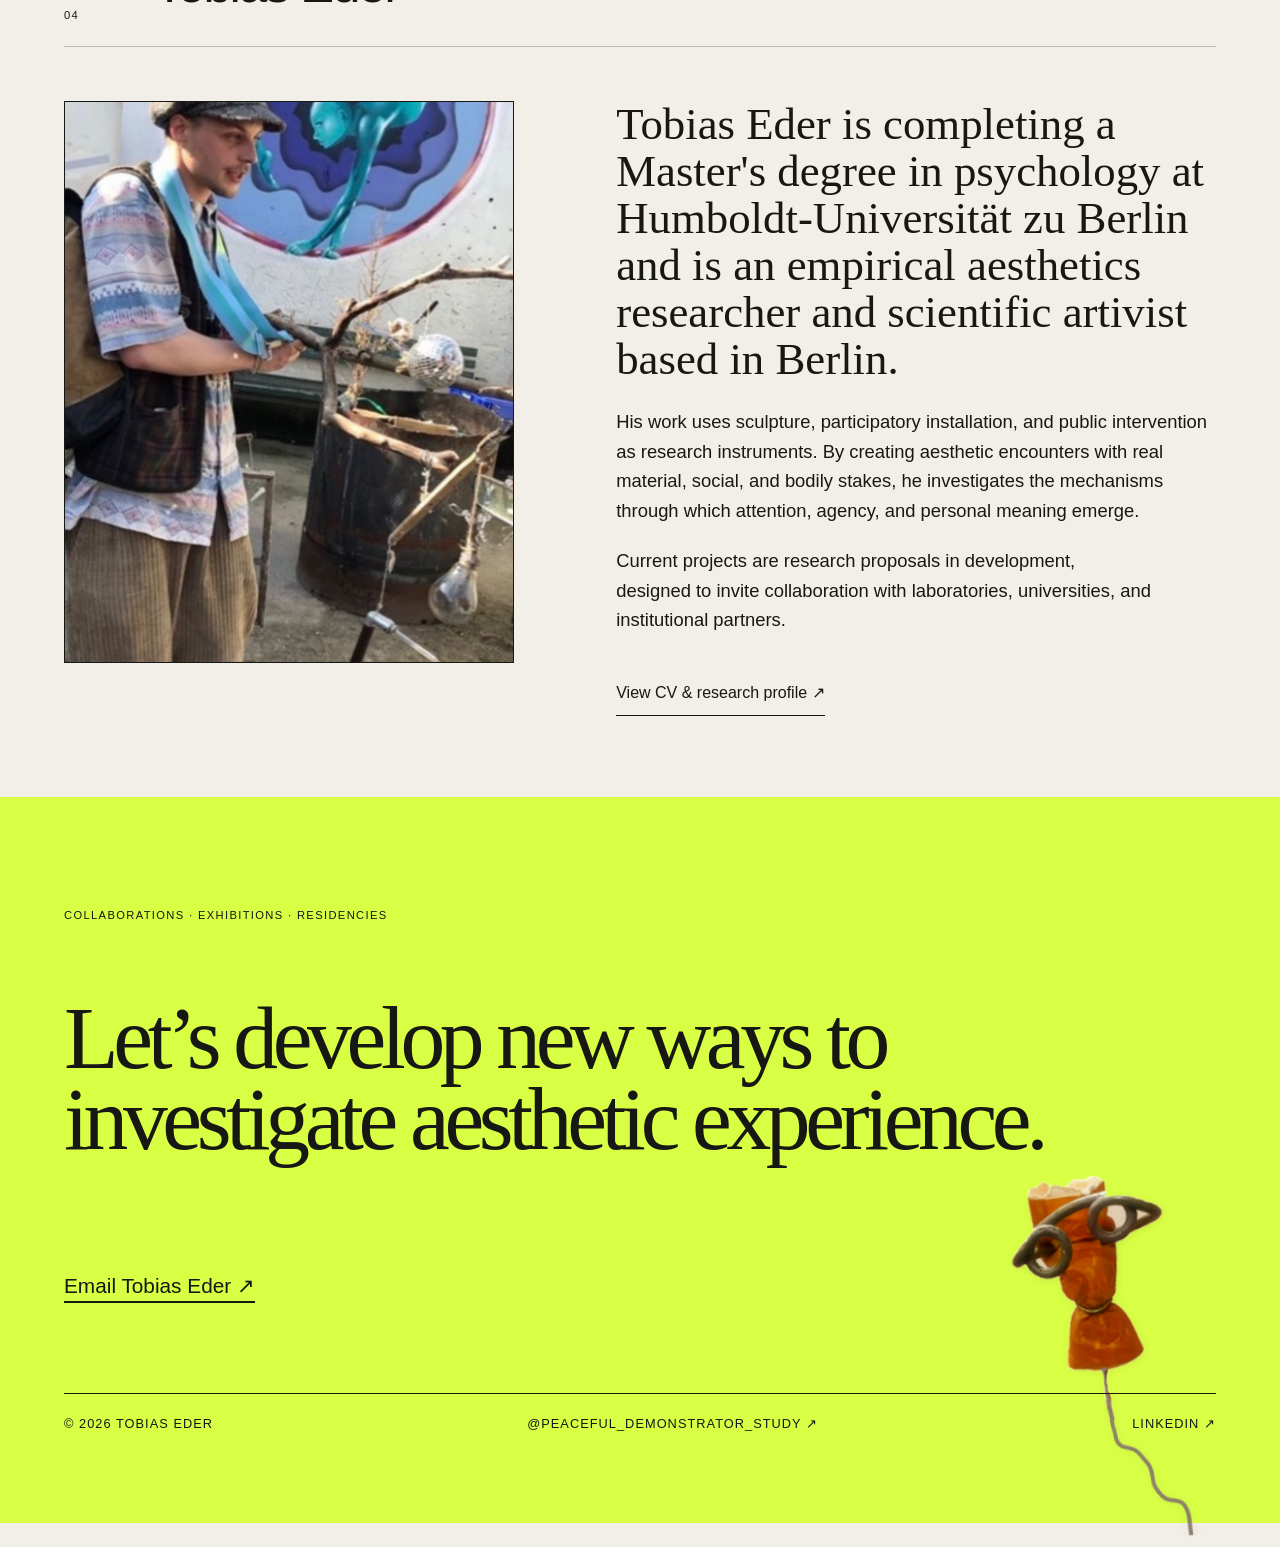
==== commit 1a939958: "Clarify Humboldt master's study on homepage" ====
--- a/index.html
+++ b/index.html
@@ -3,7 +3,7 @@
 <head>
   <meta charset="utf-8">
   <meta name="viewport" content="width=device-width, initial-scale=1">
-  <meta name="description" content="Tobias Eder is a psychologist, empirical aesthetics researcher, and scientific artivist developing artistic interventions as experimental paradigms.">
+  <meta name="description" content="Tobias Eder is completing his Master's degree in psychology at Humboldt-Universität zu Berlin and develops artistic interventions as experimental research paradigms.">
   <title>Tobias Eder · Scientific Artivist</title>
   <link rel="icon" type="image/png" href="assets/brand/tobias-eder-logo.png">
   <link rel="stylesheet" href="styles.css?v=mobile-fix-20260822">
@@ -31,7 +31,7 @@
         <div class="hero-title-block">
           <h1>Scientific<br>Artivist.</h1>
           <div class="hero-copy">
-            <p>Tobias Eder is a psychologist, empirical aesthetics researcher, and scientific artivist.</p>
+            <p>Tobias Eder is completing a Master's degree in psychology at Humboldt-Universität zu Berlin and works as an empirical aesthetics researcher and scientific artivist.</p>
             <p>He builds artistic interventions as experimental paradigms to study how people attend, feel, interpret, and act.</p>
           </div>
         </div>
@@ -138,7 +138,7 @@
           <img src="assets/tobias-eder-profile.png" alt="Tobias Eder working with found materials">
         </figure>
         <div>
-          <p class="lead">A Berlin based psychologist, empirical aesthetics researcher, and scientific artivist.</p>
+          <p class="lead">Tobias Eder is completing a Master's degree in psychology at Humboldt-Universität zu Berlin and is an empirical aesthetics researcher and scientific artivist based in Berlin.</p>
           <p>His work uses sculpture, participatory installation, and public intervention as research instruments. By creating aesthetic encounters with real material, social, and bodily stakes, he investigates the mechanisms through which attention, agency, and personal meaning emerge.</p>
           <p>Current projects are research proposals in development, designed to invite collaboration with laboratories, universities, and institutional partners.</p>
           <a class="text-link" href="cv.html">View CV & research profile <span>↗</span></a>
--- a/styles.css
+++ b/styles.css
@@ -109,7 +109,17 @@
 
 /* Let the small demonstrator bridge the hero and the projects below it. */
 .hero{z-index:2;overflow:visible}.hero-character-peek{bottom:28px;height:76px;overflow:hidden}.hero-cigarette-head{position:absolute;top:0;left:0;height:auto}.projects{position:relative;z-index:1;overflow:visible}
-@media(max-width:760px){.hero-character-peek{bottom:24px;height:46px}}
+@media(max-width:760px){
+  .hero-character-peek{
+    top:clamp(150px,31vw,205px);
+    right:12px;
+    bottom:auto;
+    width:78px;
+    height:46px;
+    transform:translate3d(0,calc(var(--hero-scroll-lift,0px) * -1),0);
+    transition:height .08s linear,transform .14s ease-out;
+  }
+}
 @media(prefers-reduced-motion:reduce){.hero-character-peek{height:auto}}
 
 /* Keep touch scrolling native on smaller screens. */
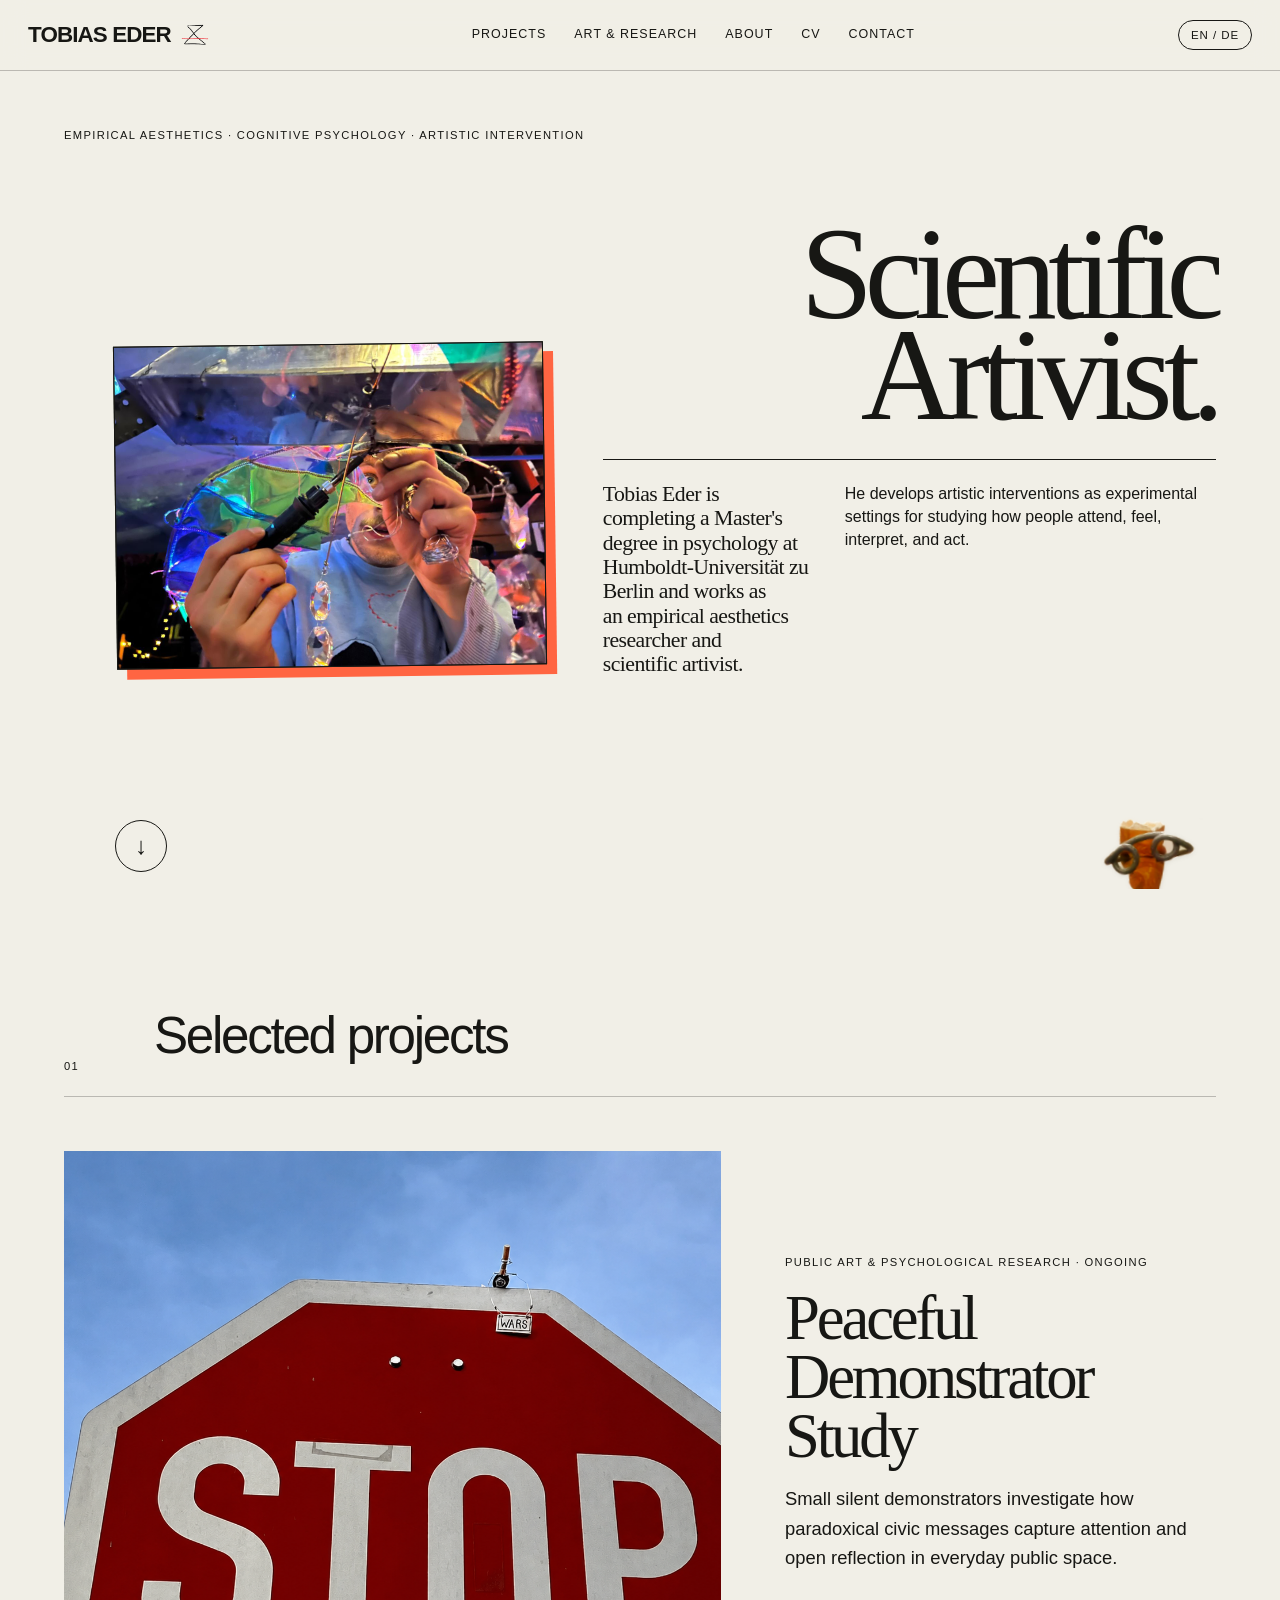
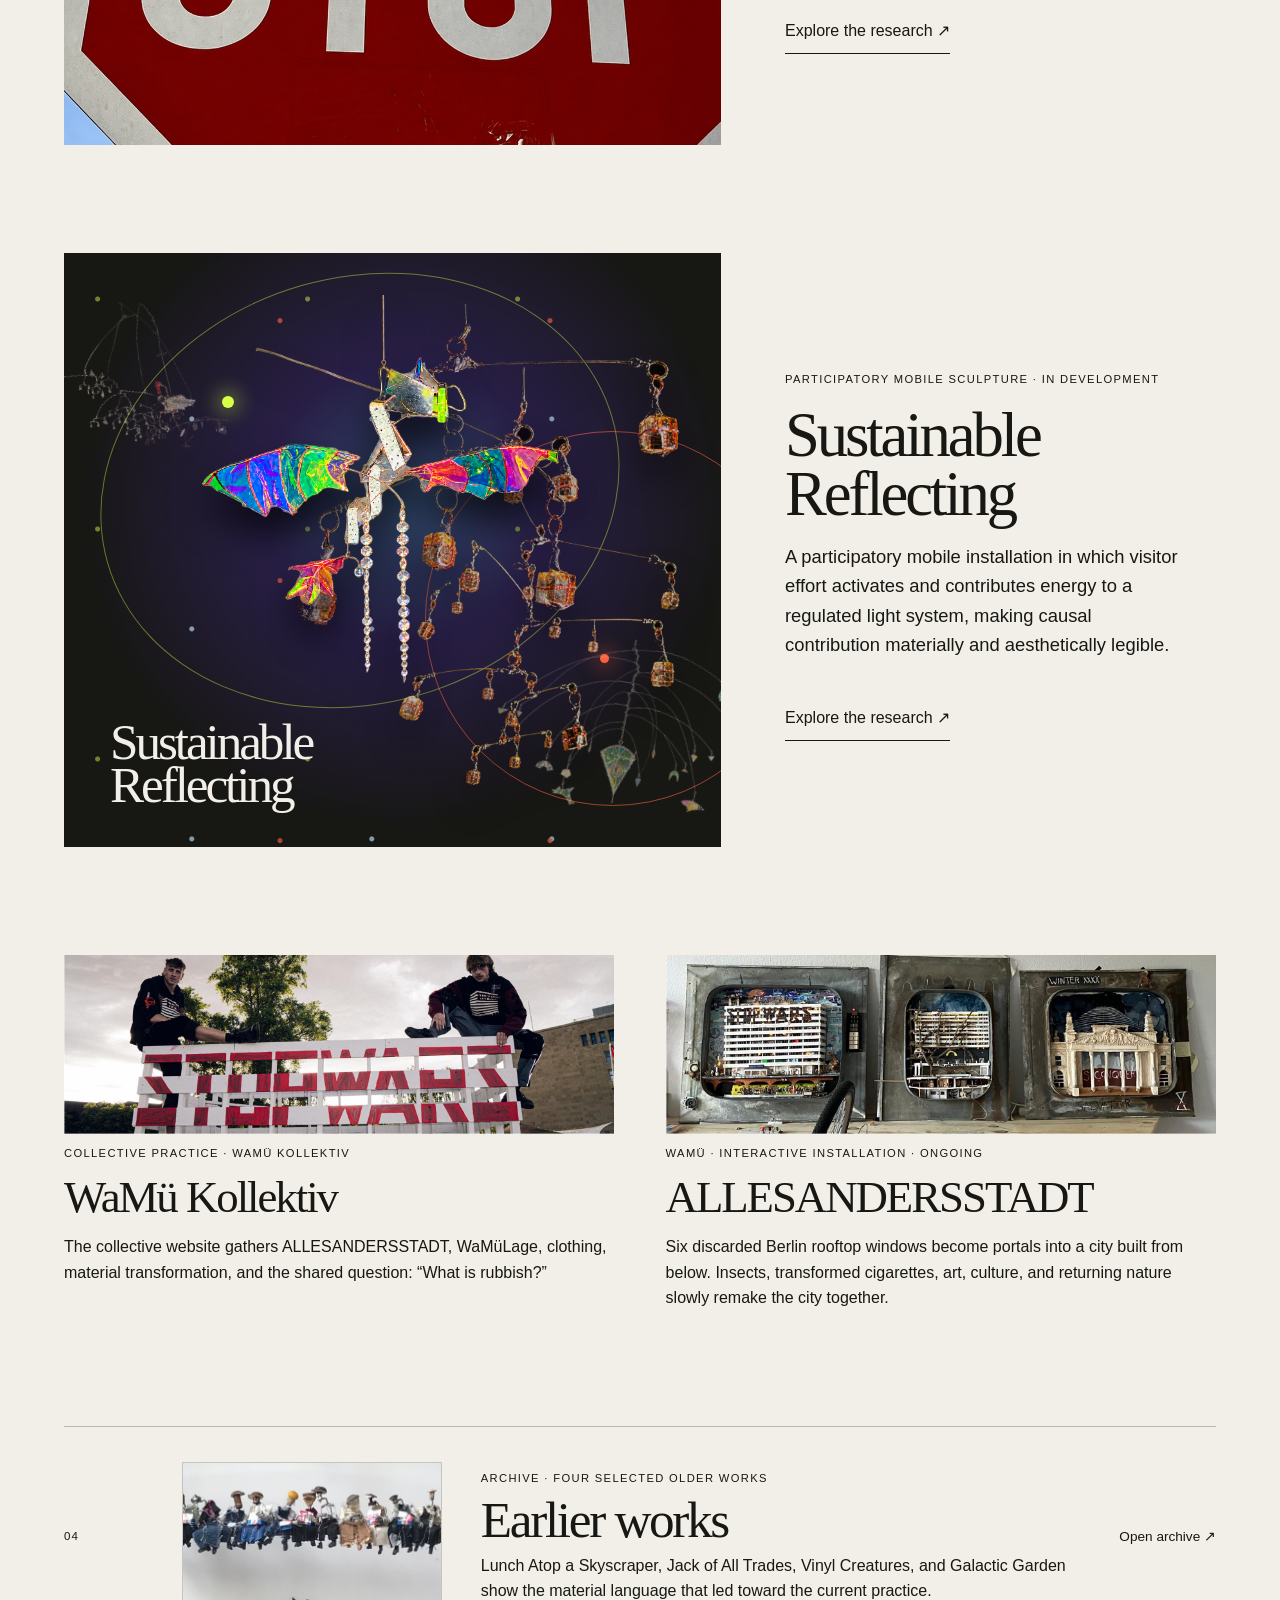
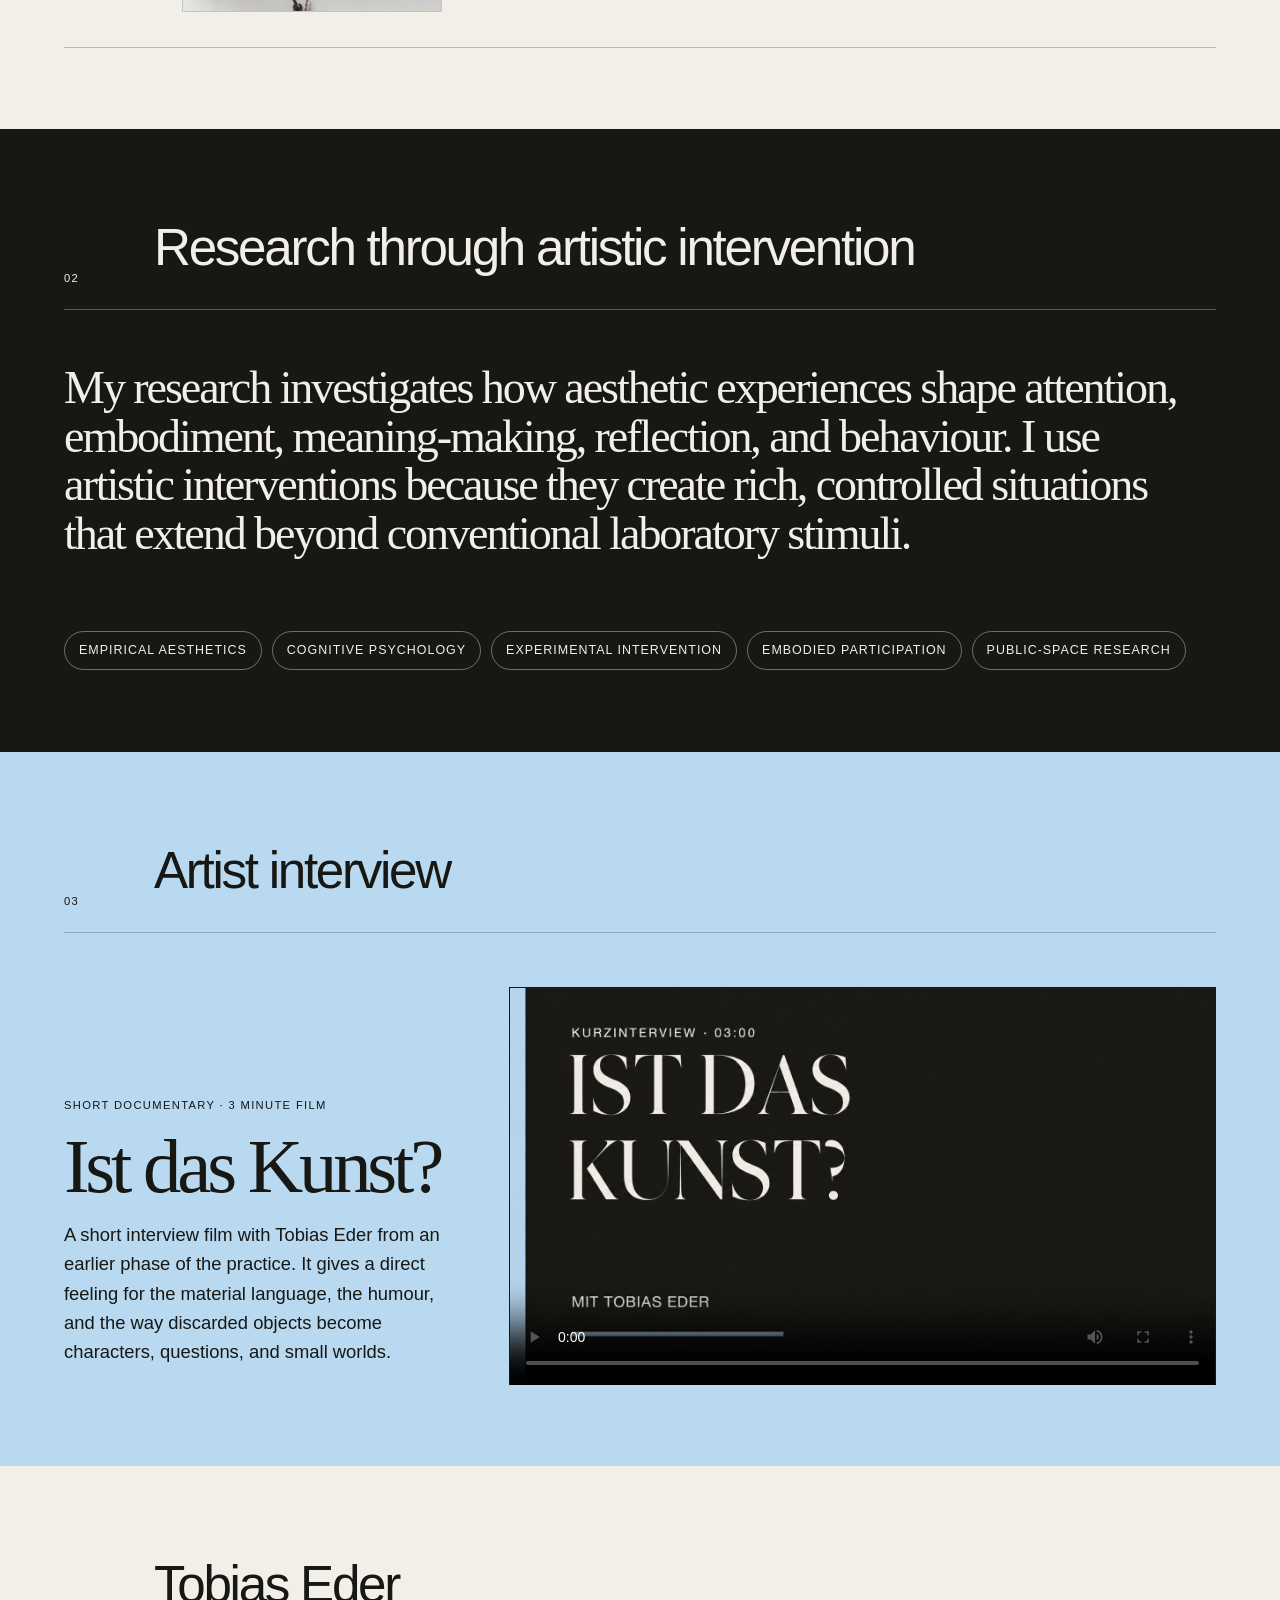
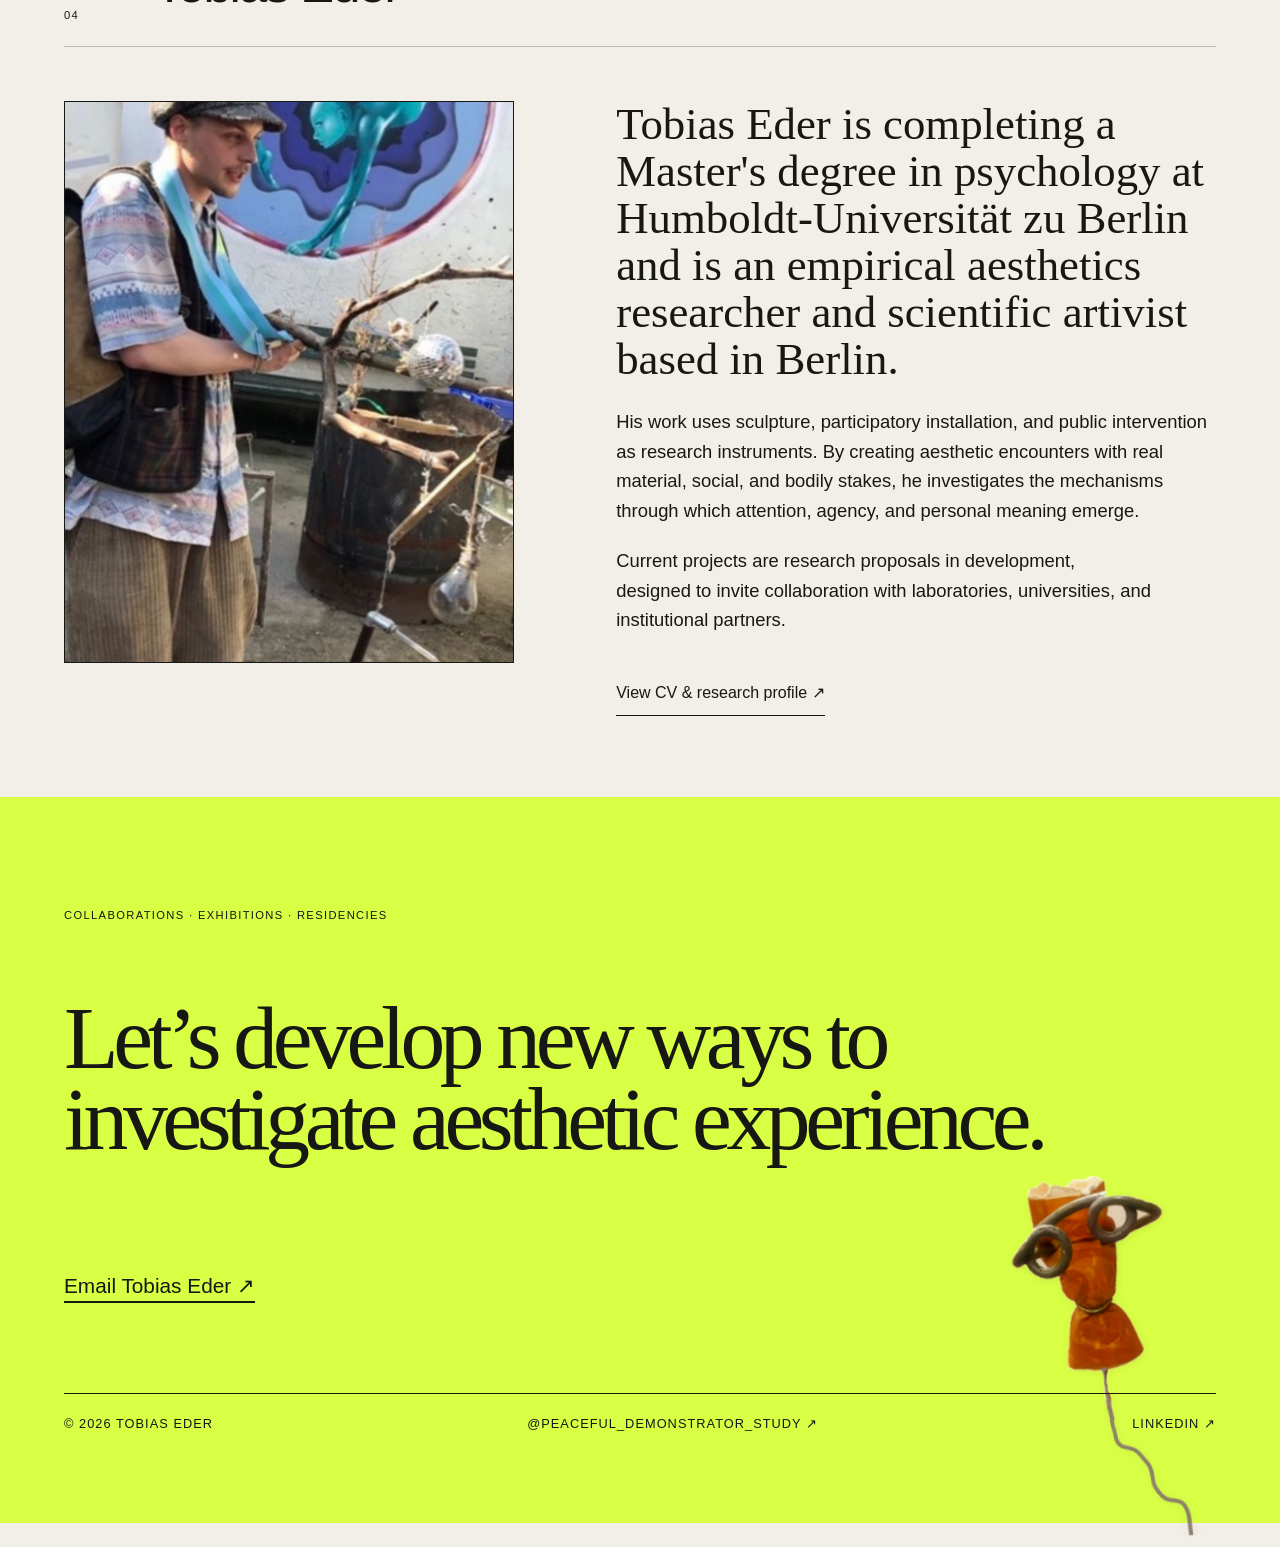
==== commit 554b7042: "Refine artistic interventions statement" ====
--- a/index.html
+++ b/index.html
@@ -32,7 +32,7 @@
           <h1>Scientific<br>Artivist.</h1>
           <div class="hero-copy">
             <p>Tobias Eder is completing a Master's degree in psychology at Humboldt-Universität zu Berlin and works as an empirical aesthetics researcher and scientific artivist.</p>
-            <p>He builds artistic interventions as experimental paradigms to study how people attend, feel, interpret, and act.</p>
+            <p>He develops artistic interventions as experimental settings for studying how people attend, feel, interpret, and act.</p>
           </div>
         </div>
       </div>
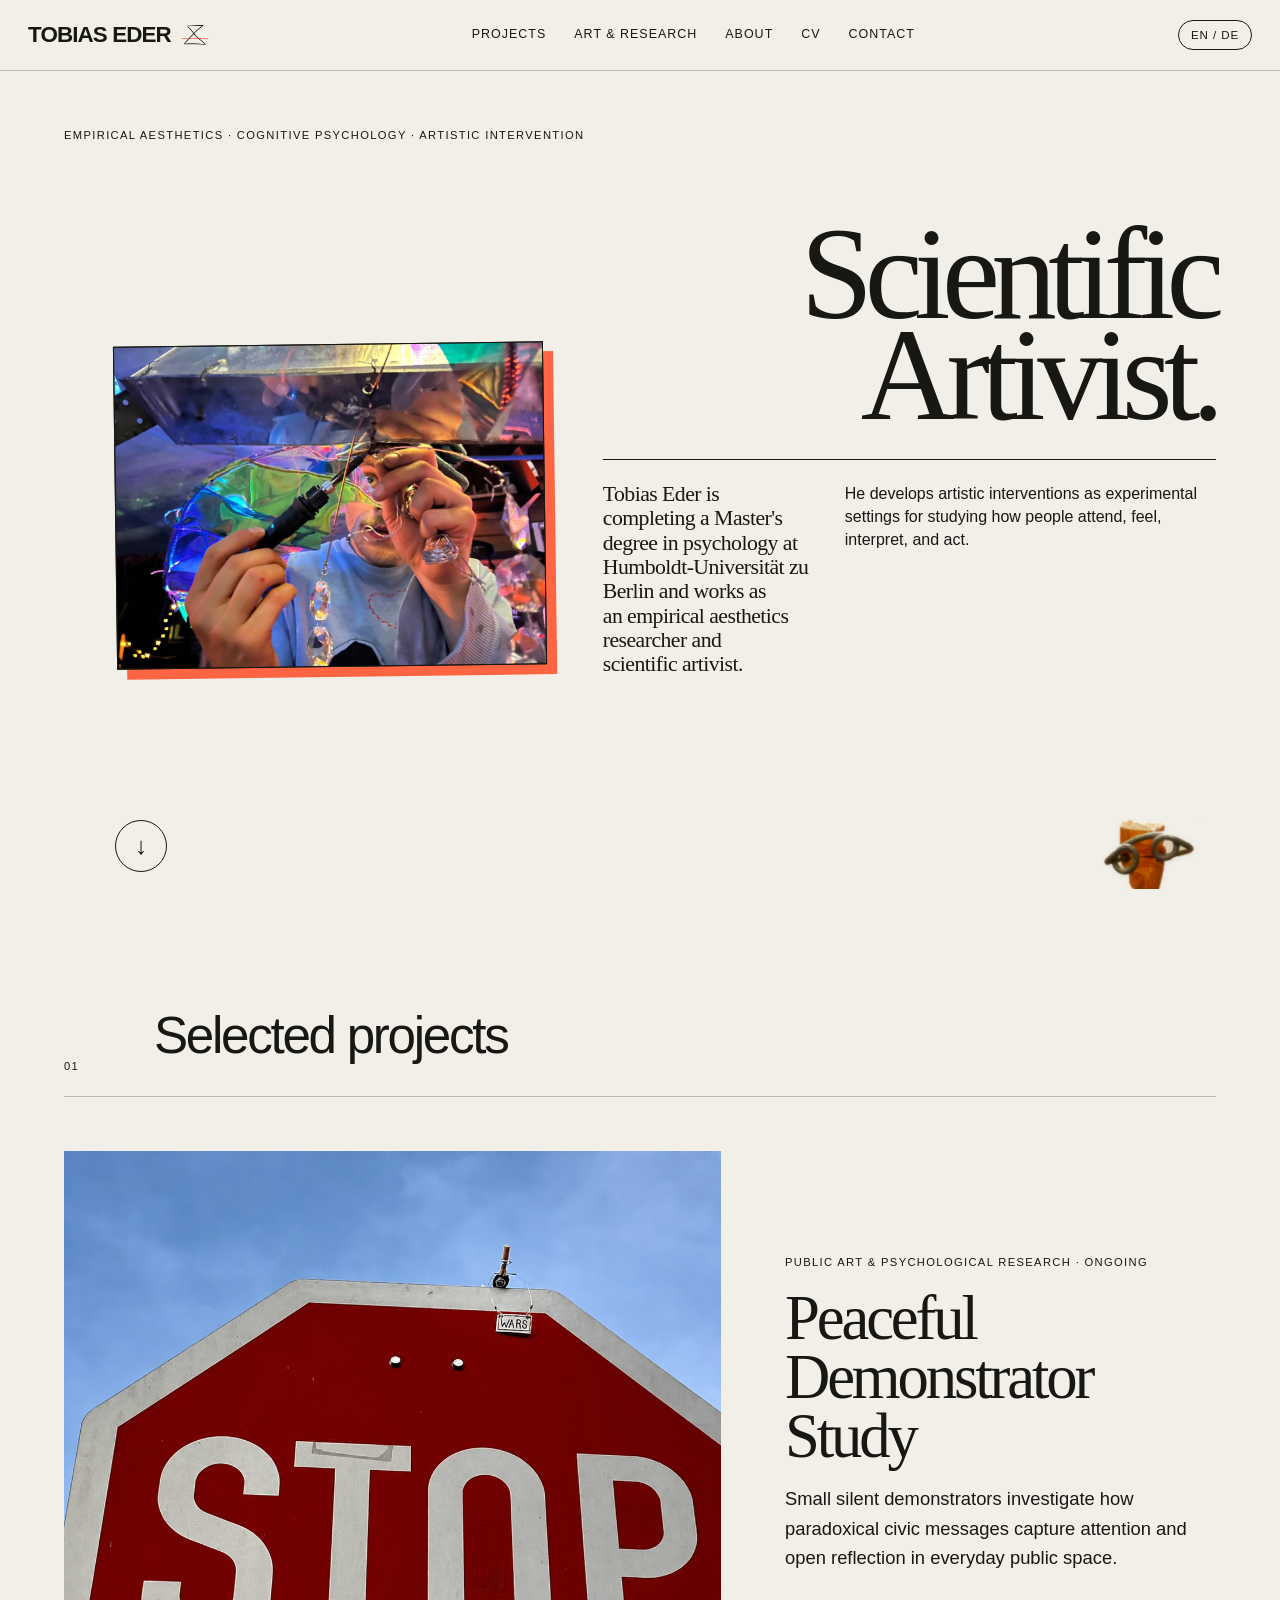
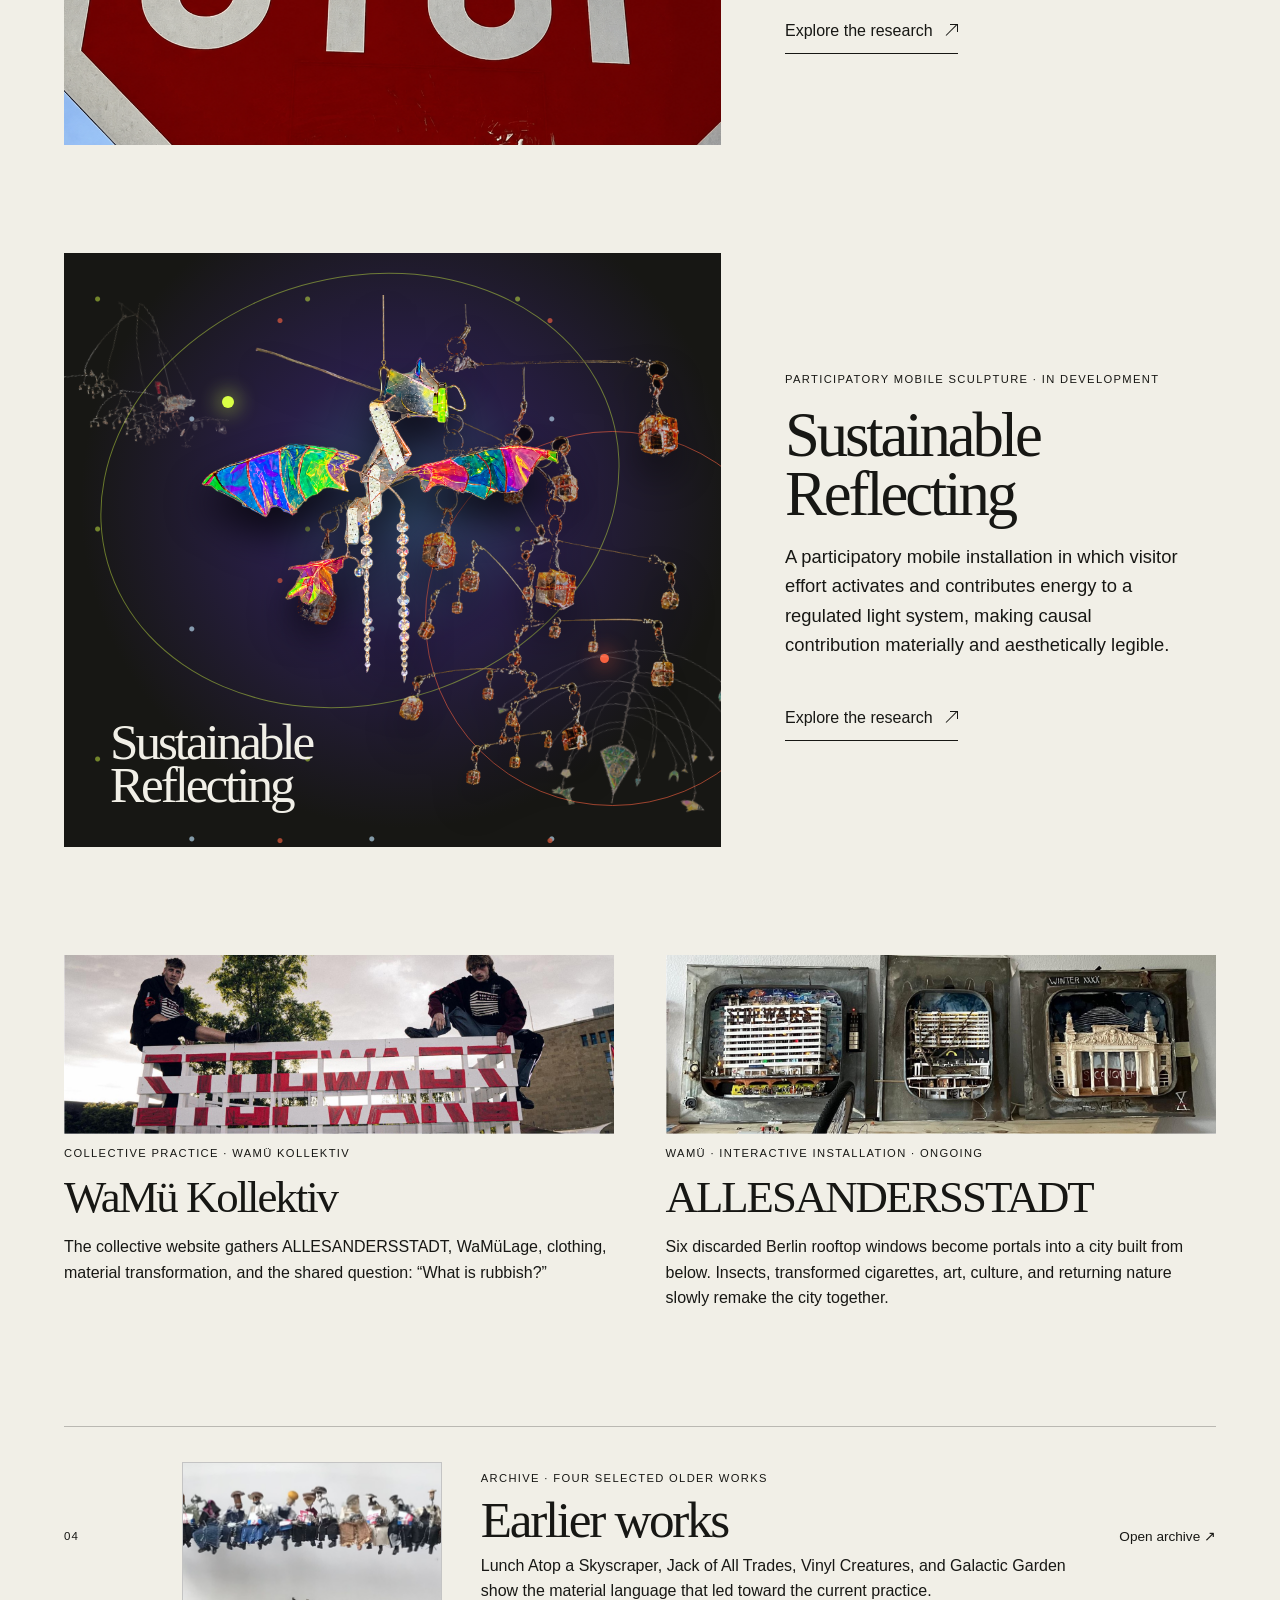
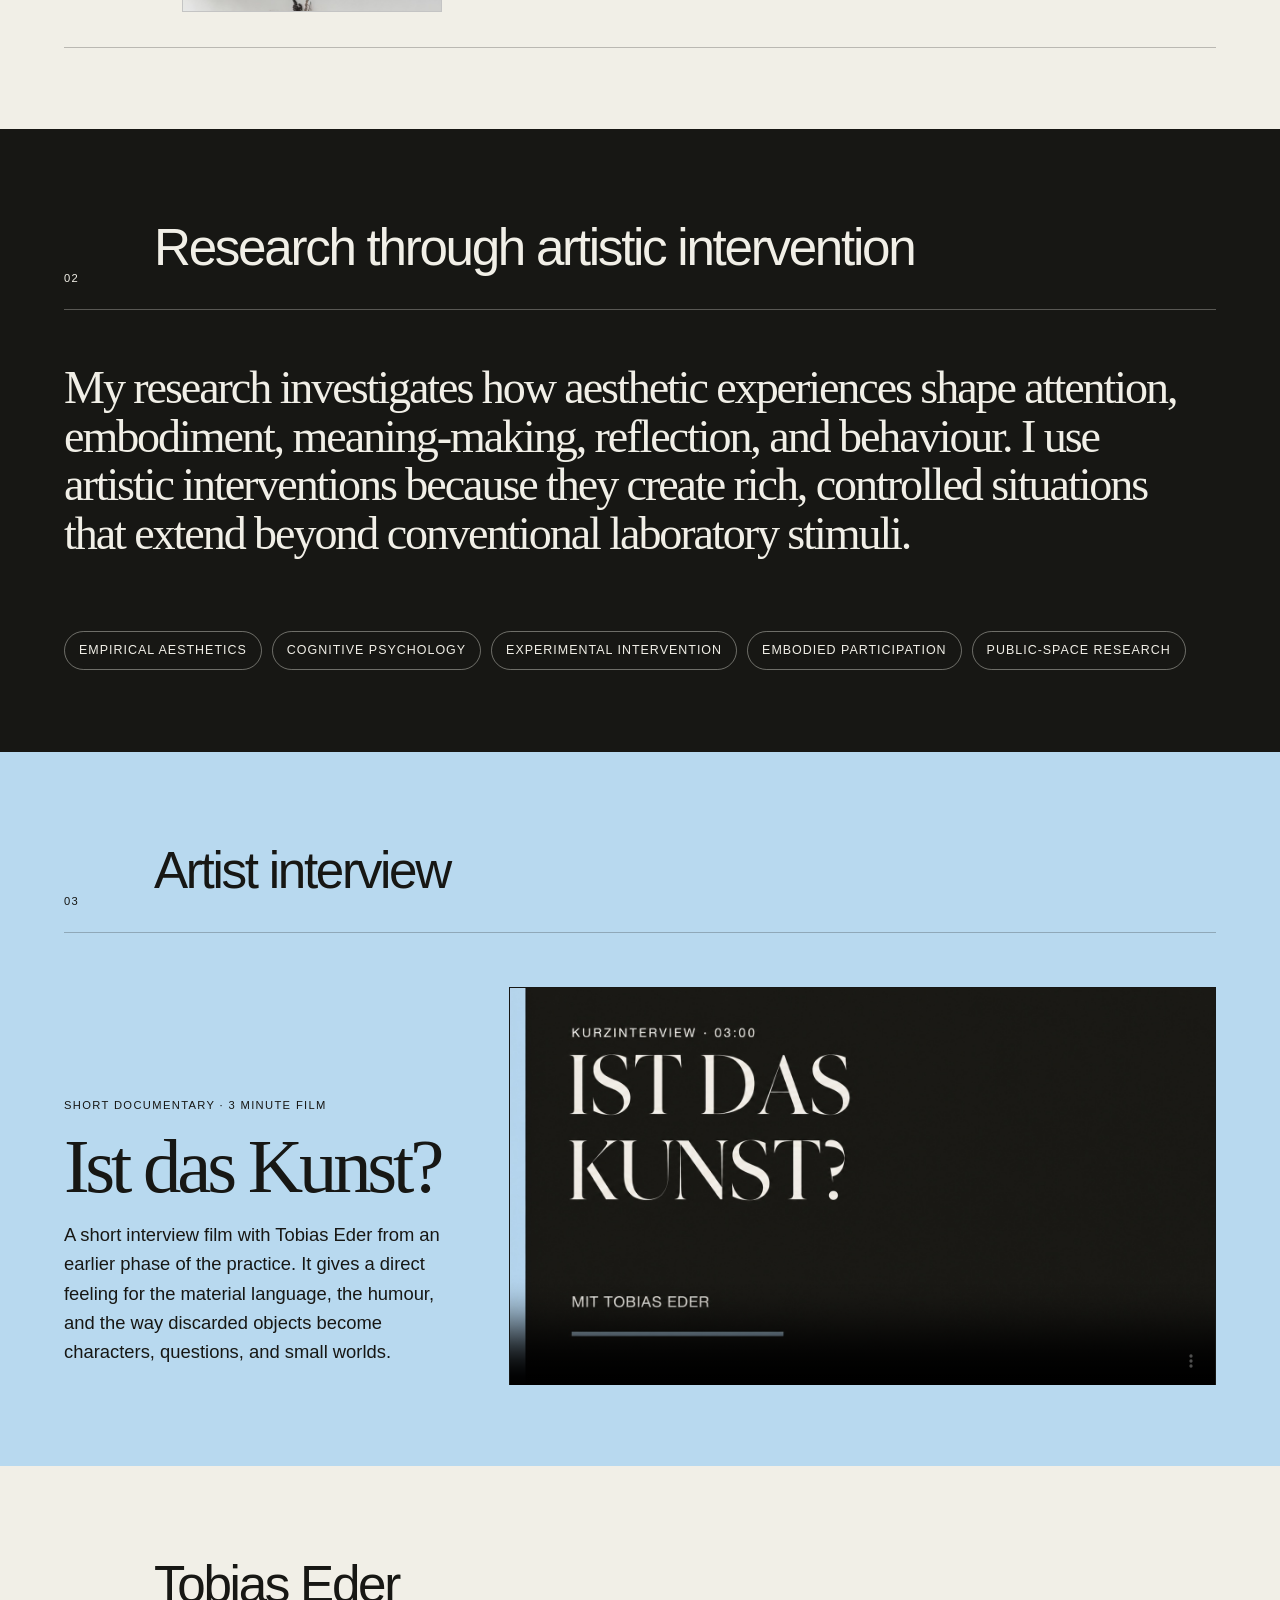
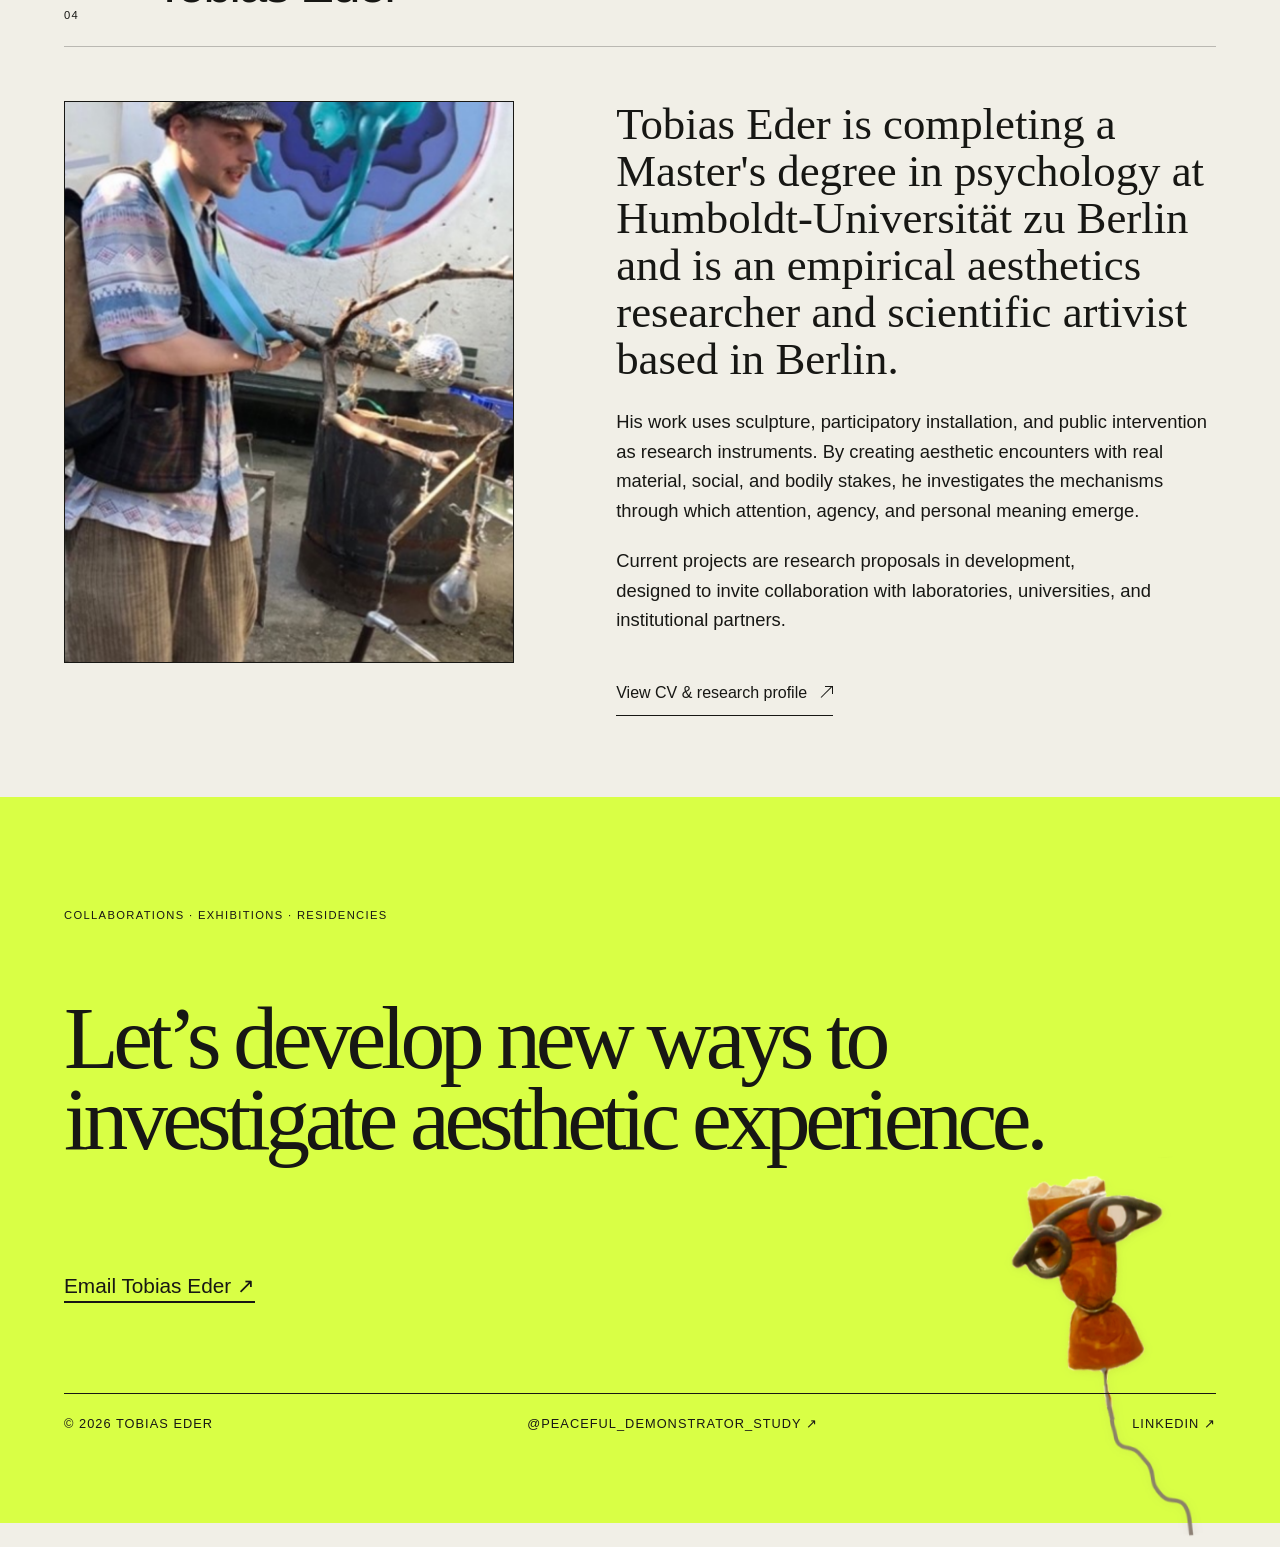
==== commit 3996a786: "Replace emoji arrows with UI arrows" ====
--- a/index.html
+++ b/index.html
@@ -54,7 +54,7 @@
           <p class="project-meta">Public art & psychological research · Ongoing</p>
           <h3><a href="https://tobiaseder.science/peacefuldemonstratorstudy/">Peaceful Demonstrator Study</a></h3>
           <p>Small silent demonstrators investigate how paradoxical civic messages capture attention and open reflection in everyday public space.</p>
-          <a class="text-link" href="https://tobiaseder.science/peacefuldemonstratorstudy/">Explore the research <span>↗</span></a>
+          <a class="text-link" href="https://tobiaseder.science/peacefuldemonstratorstudy/">Explore the research <span class="ui-arrow" aria-hidden="true"></span></a>
         </div>
       </article>
 
@@ -71,7 +71,7 @@
           <p class="project-meta">Participatory mobile sculpture · In development</p>
           <h3><a href="/sustainable-reflecting">Sustainable Reflecting</a></h3>
           <p>A participatory mobile installation in which visitor effort activates and contributes energy to a regulated light system, making causal contribution materially and aesthetically legible.</p>
-          <a class="text-link" href="/sustainable-reflecting">Explore the research <span>↗</span></a>
+          <a class="text-link" href="/sustainable-reflecting">Explore the research <span class="ui-arrow" aria-hidden="true"></span></a>
         </div>
       </article>
 
@@ -141,7 +141,7 @@
           <p class="lead">Tobias Eder is completing a Master's degree in psychology at Humboldt-Universität zu Berlin and is an empirical aesthetics researcher and scientific artivist based in Berlin.</p>
           <p>His work uses sculpture, participatory installation, and public intervention as research instruments. By creating aesthetic encounters with real material, social, and bodily stakes, he investigates the mechanisms through which attention, agency, and personal meaning emerge.</p>
           <p>Current projects are research proposals in development, designed to invite collaboration with laboratories, universities, and institutional partners.</p>
-          <a class="text-link" href="cv.html">View CV & research profile <span>↗</span></a>
+          <a class="text-link" href="cv.html">View CV & research profile <span class="ui-arrow" aria-hidden="true"></span></a>
         </div>
       </div>
     </section>
--- a/styles.css
+++ b/styles.css
@@ -138,6 +138,11 @@
 .project-copy>p:not(.project-meta)+p,.about-grid p+p,.work-card p:not(.project-meta)+p,.cv-section>p+p{margin-top:1.15em}
 .reference-pair figcaption,.work-documentation figcaption,.source-note{line-height:1.45}
 
+/* Stable, browser-drawn external-link arrow — never an emoji glyph. */
+.text-link .ui-arrow{position:relative;display:inline-block;width:.78em;height:.78em;margin-left:.55em;vertical-align:-.04em;flex:0 0 auto}
+.text-link .ui-arrow::before{content:"";position:absolute;top:0;right:0;width:.43em;height:.43em;border-top:1.5px solid currentColor;border-right:1.5px solid currentColor}
+.text-link .ui-arrow::after{content:"";position:absolute;bottom:.06em;left:.03em;width:.96em;border-top:1.5px solid currentColor;transform:rotate(-45deg);transform-origin:left center}
+
 /* Mobile fixes: keep cards inside the viewport and keep anchor targets below the sticky header. */
 @media(max-width:760px){
   #projects,#practice,#artist-interview,#about,#contact{scroll-margin-top:72px}
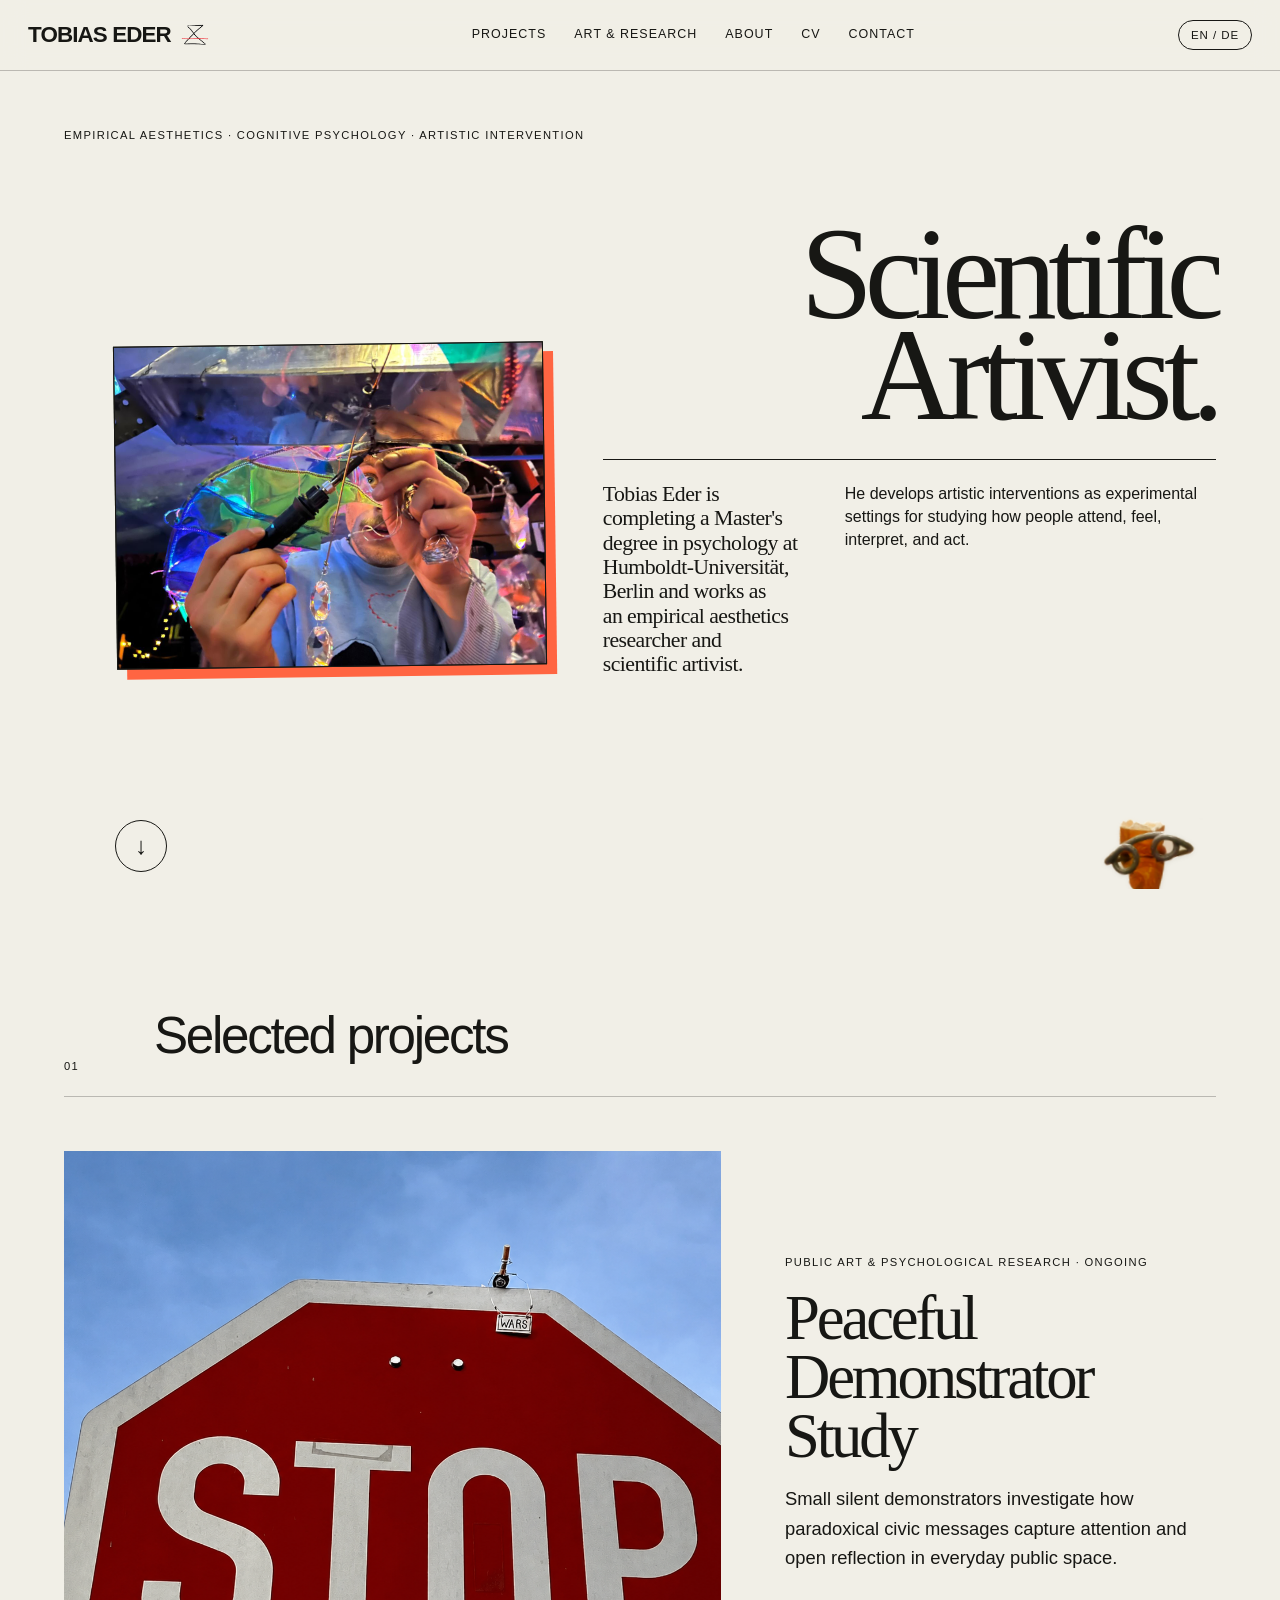
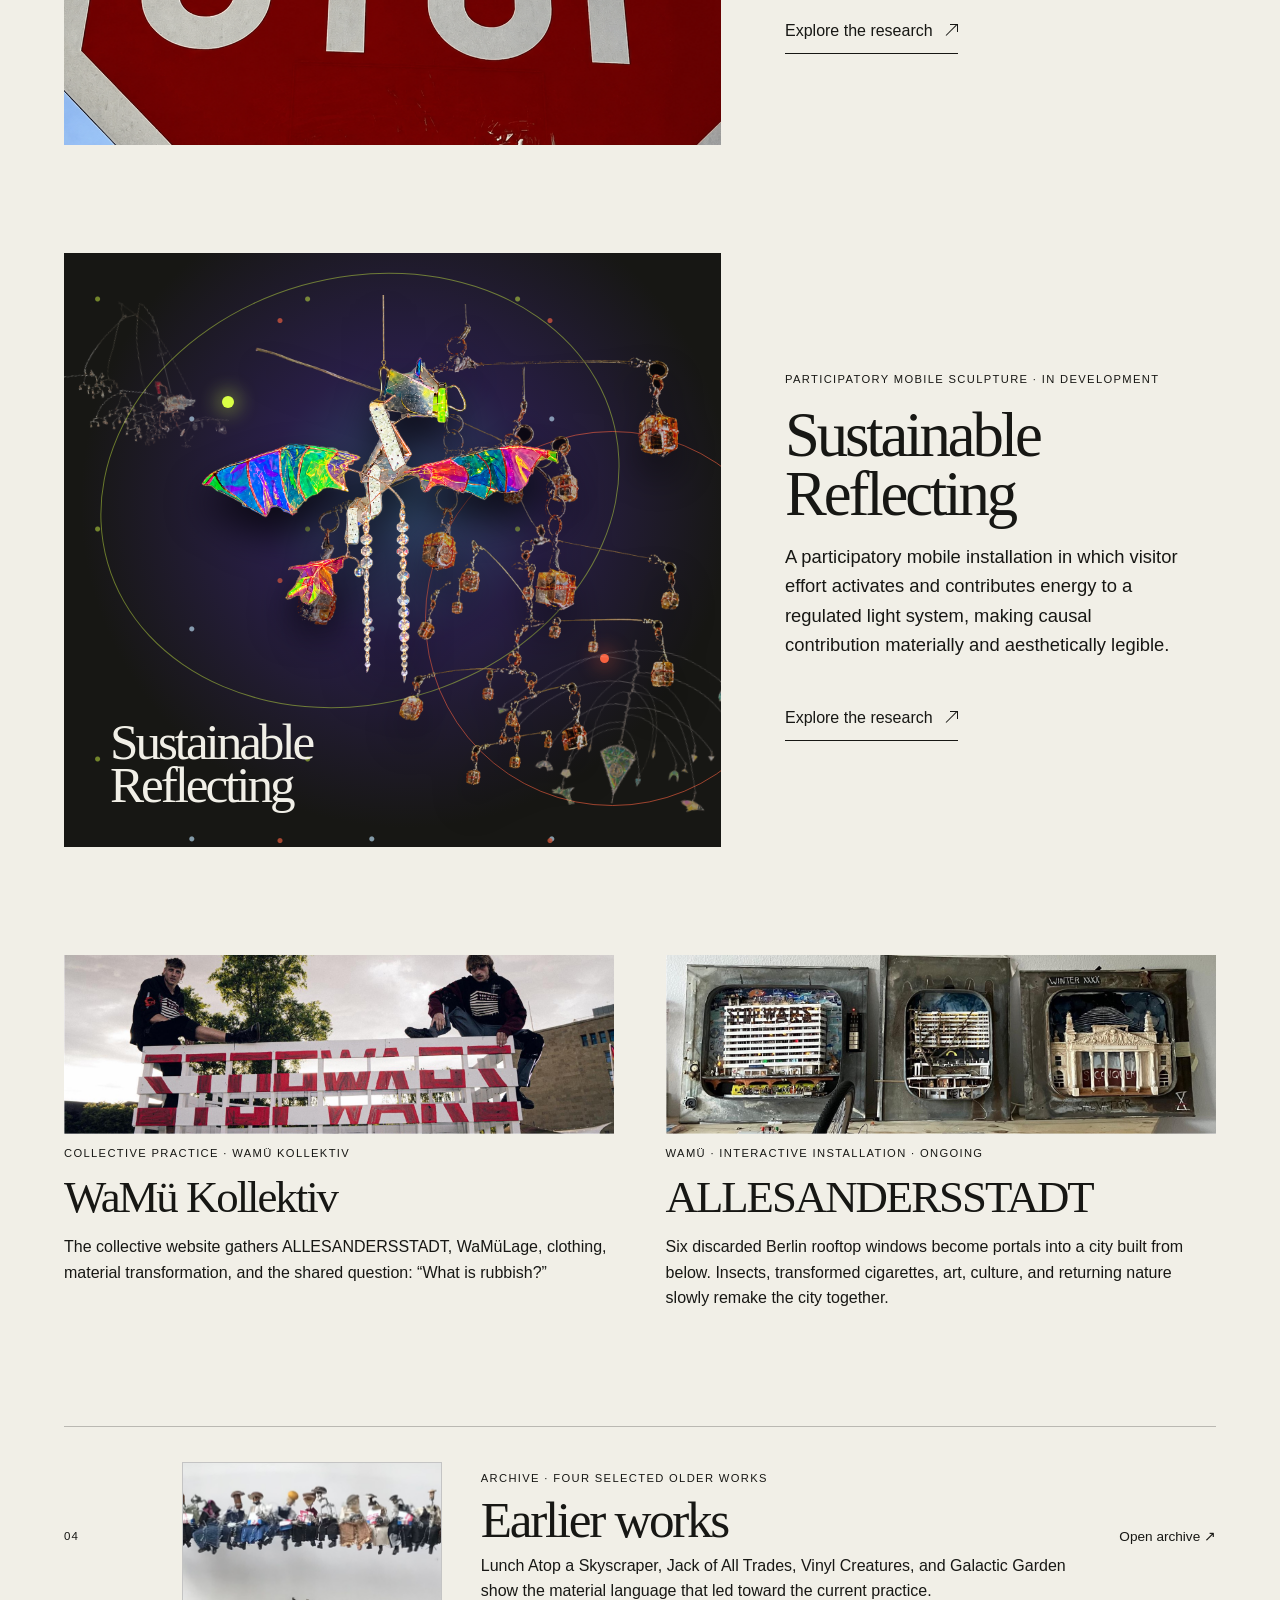
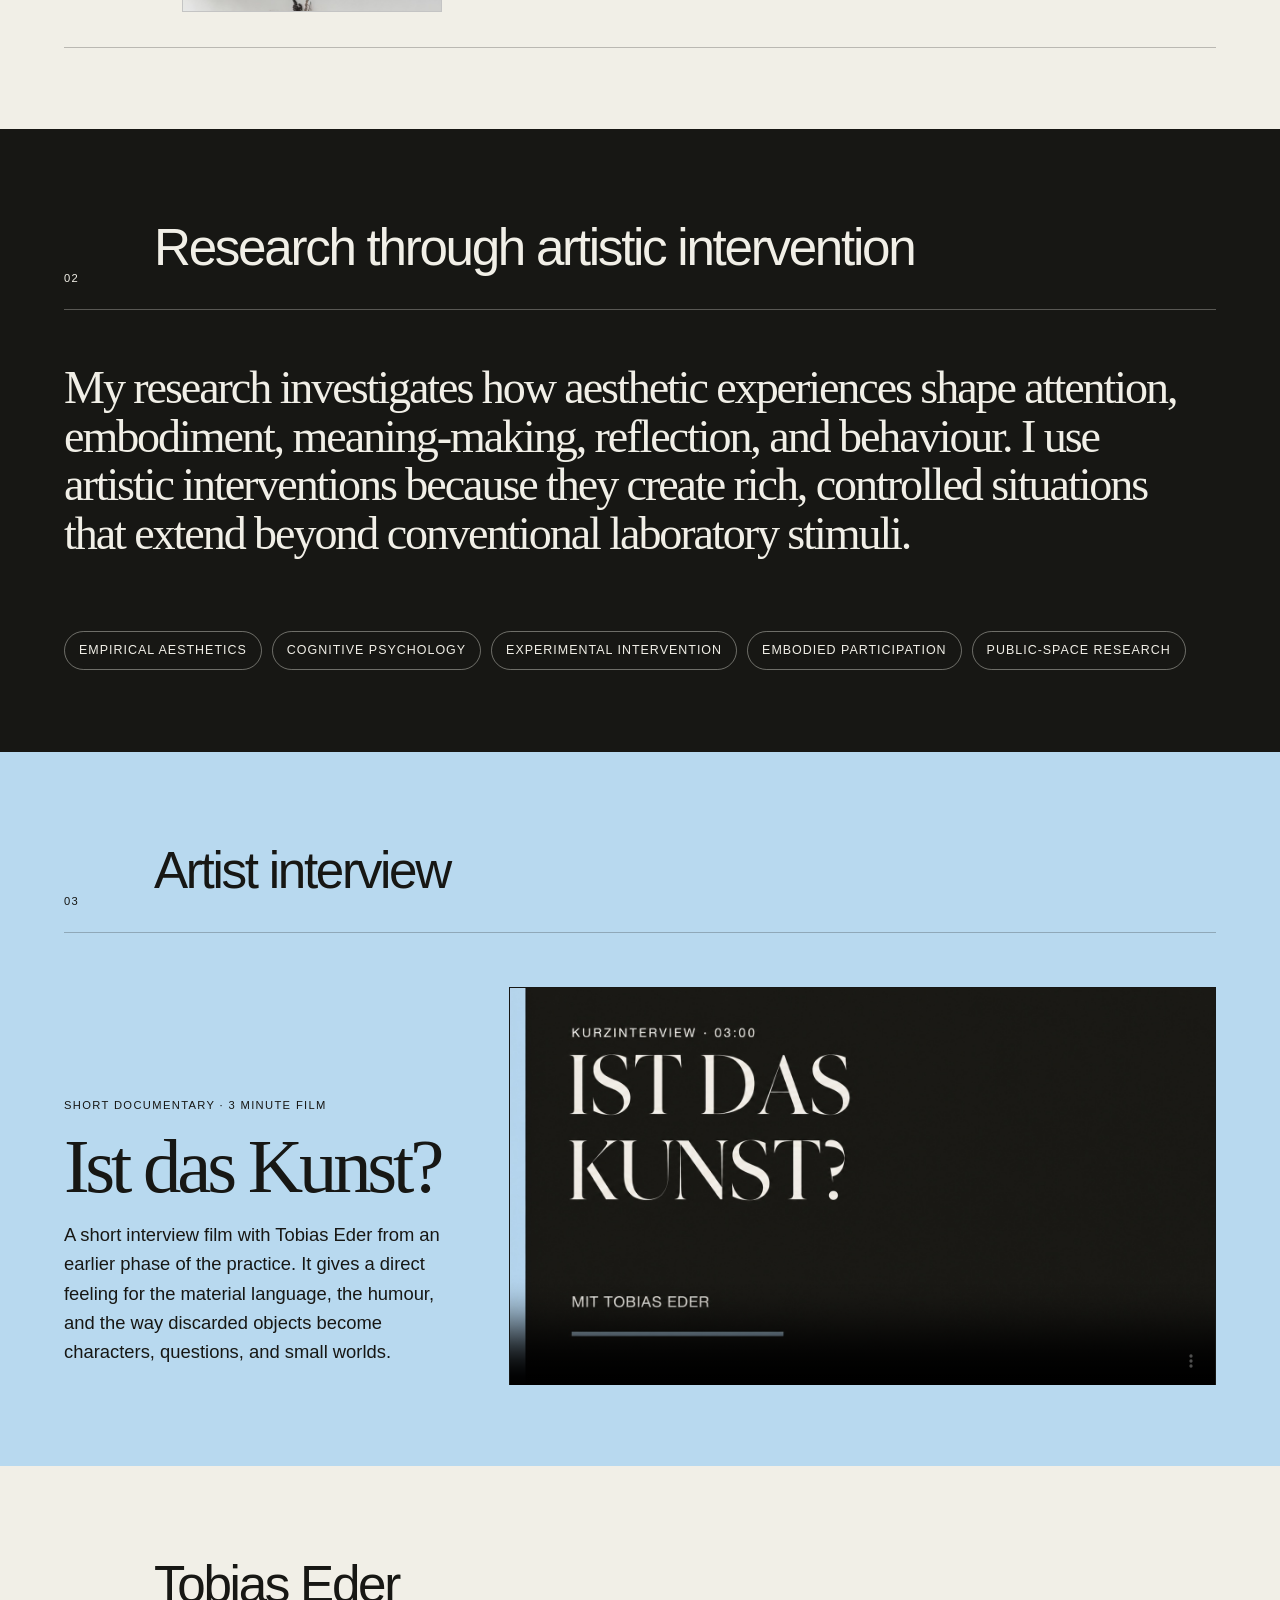
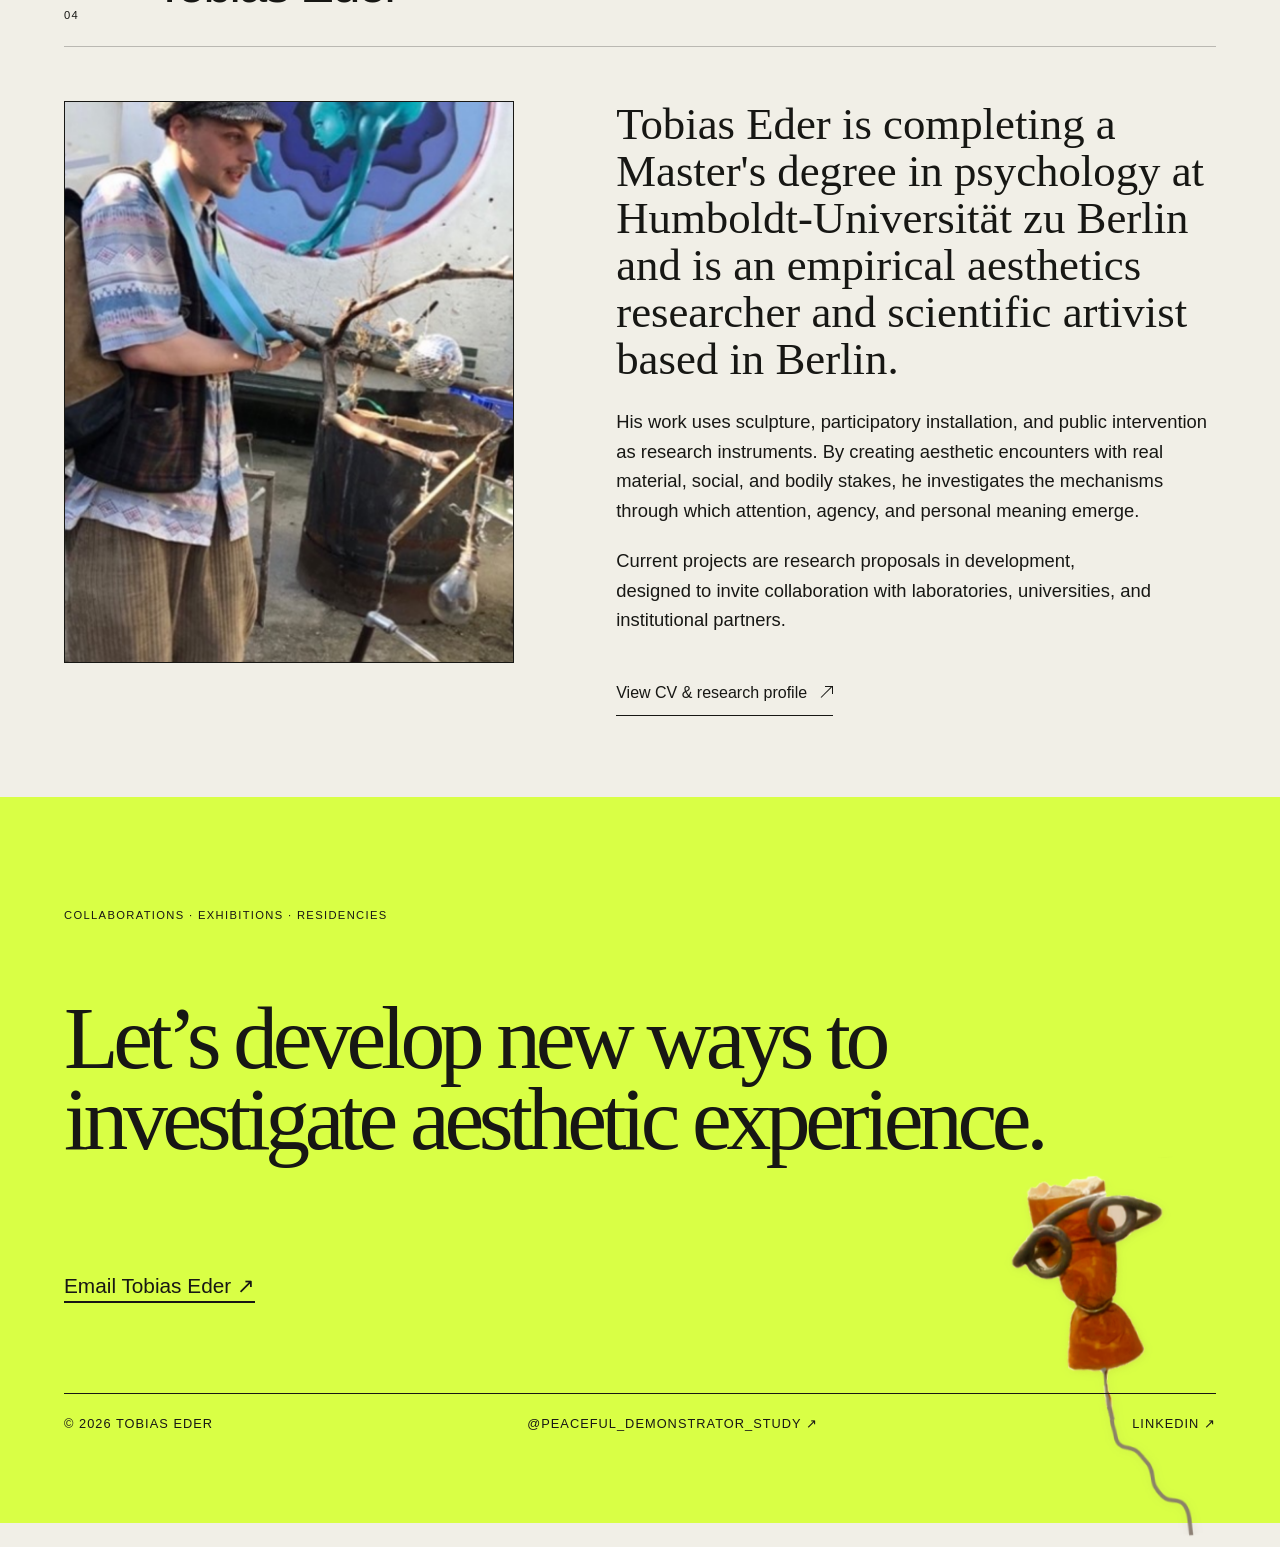
==== commit c8e013c2: "Update Tobias Eder title page introduction" ====
--- a/index.html
+++ b/index.html
@@ -31,7 +31,7 @@
         <div class="hero-title-block">
           <h1>Scientific<br>Artivist.</h1>
           <div class="hero-copy">
-            <p>Tobias Eder is completing a Master's degree in psychology at Humboldt-Universität zu Berlin and works as an empirical aesthetics researcher and scientific artivist.</p>
+            <p>Tobias Eder is completing a Master's degree in psychology at Humboldt-Universität, Berlin and works as an empirical aesthetics researcher and scientific artivist.</p>
             <p>He develops artistic interventions as experimental settings for studying how people attend, feel, interpret, and act.</p>
           </div>
         </div>
